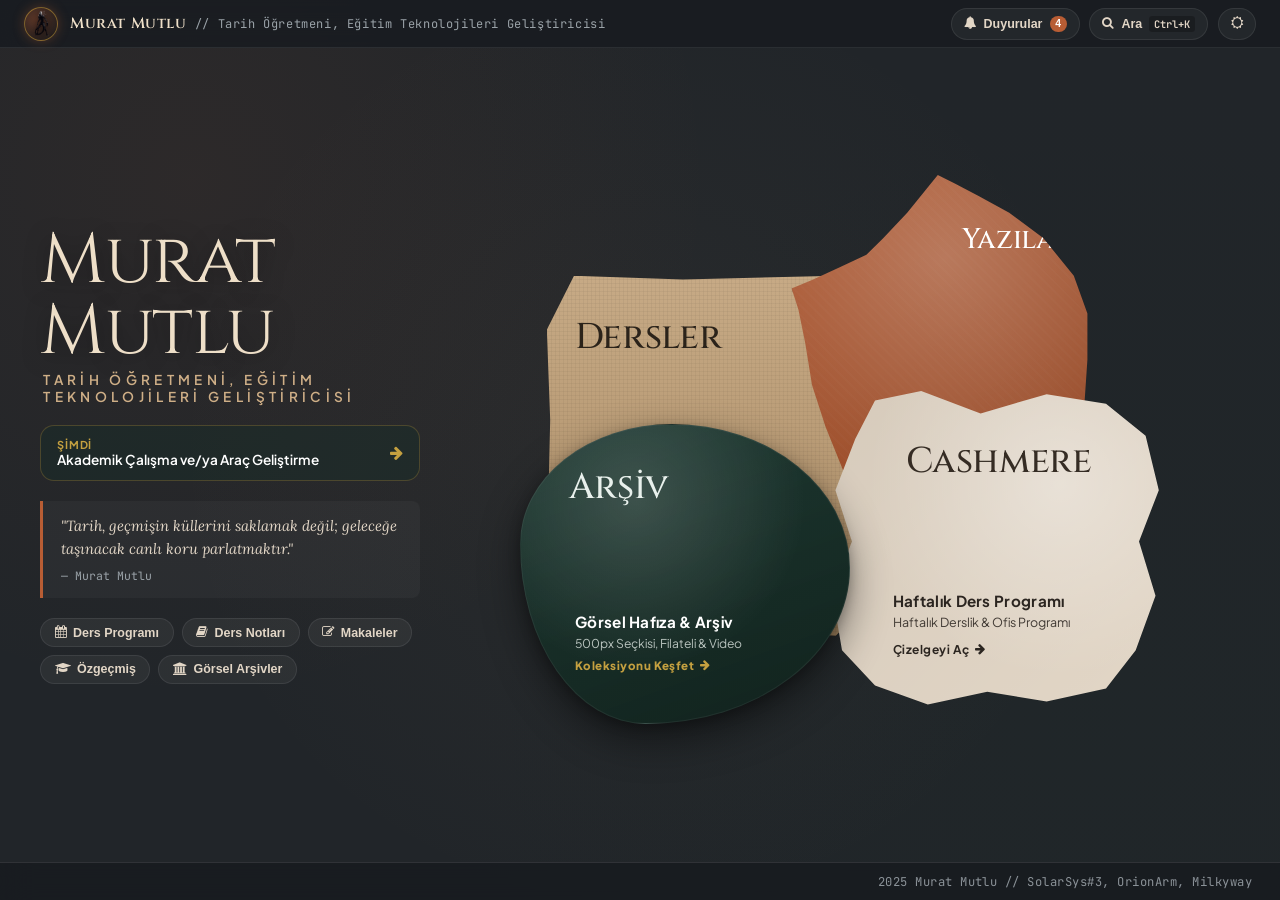
==== index.html @ 316254ba "Add files via upload" ====
<!DOCTYPE html>
<html lang="tr">
<head>
  <meta charset="UTF-8" />
  <meta name="viewport" content="width=device-width, initial-scale=1.0, maximum-scale=1.0, user-scalable=no" />
  <title>Murat Mutlu | Tarih Öğretmeni, Eğitim Teknolojileri Geliştiricisi</title>
  <meta name="description" content="Tarih Öğretmeni Murat Kırkyama'nın tek sayfa interaktif eğitim portalı. Ders notları, haftalık ders programı, makaleler, saha fotoğrafları, filateli pul koleksiyonu ve video arşivi." />
  
  <!-- Favicon -->
  <link rel="icon" href="data:image/svg+xml,<svg xmlns=%22http://www.w3.org/2000/svg%22 viewBox=%220 0 100 100%22><text y=%22.9em%22 font-size=%2290%22>🏛️</text></svg>" />

  <!-- Google Fonts: Luxury Serif & Editorial Typography -->
  <link rel="preconnect" href="https://fonts.googleapis.com" />
  <link rel="preconnect" href="https://fonts.gstatic.com" crossorigin />
  <link href="https://fonts.googleapis.com/css2?family=Cinzel:wght@400;500;600;700&family=Cormorant+Garamond:ital,wght@0,400;0,600;1,400;1,600&family=JetBrains+Mono:wght@400;500;700&family=Lora:ital,wght@0,400;0,500;1,400&family=Plus+Jakarta+Sans:wght@400;500;600;700;800&display=swap" rel="stylesheet" />

  <!-- Font Awesome 4.7 Icons -->
  <link rel="stylesheet" href="https://cdnjs.cloudflare.com/ajax/libs/font-awesome/4.7.0/css/font-awesome.min.css" />

  <!-- Stylesheets -->
  <link rel="stylesheet" href="css/millet-theme.css" />
  <link rel="stylesheet" href="css/style.css" />
  <link rel="stylesheet" href="css/components.css" />
  <link rel="stylesheet" href="galeri.css" />
</head>
<body>

  <!-- ====================================================================== -->
  <!-- 1. TOP BAR (STREAMLINED & ELEGANT)                                      -->
  <!-- ====================================================================== -->
  <header class="calm-top-bar" id="top-bar">
    <a href="#" class="calm-brand">
      <div class="calm-logo-wrap" title="Murat Kırkyama">
        <img src="images/alien-logo.png" alt="Alien Logo" class="calm-logo-img" />
      </div>
      <div class="calm-brand-name">
        <span>Murat Mutlu</span>
        <span class="calm-brand-role">// Tarih Öğretmeni, Eğitim Teknolojileri Geliştiricisi</span>
      </div>
    </a>

    <!-- Top Action Controls with Modern FontAwesome Icons -->
    <div class="calm-top-actions">
      <button class="calm-btn-icon" onclick="App.openModal('announcements-modal')" title="Güncel Duyurular">
        <i class="fa fa-bell"></i>
        <span>Duyurular</span>
        <span class="calm-badge-count" id="announcement-bell-badge">3</span>
      </button>

      <button class="calm-btn-icon open-search-trigger" onclick="App.openModal('search-modal')" title="Hızlı Arama (Ctrl+K)">
        <i class="fa fa-search"></i>
        <span>Ara</span>
        <kbd style="font-family:var(--font-mono); font-size:0.65rem; background:rgba(0,0,0,0.25); padding:1px 5px; border-radius:3px;">Ctrl+K</kbd>
      </button>

      <button class="calm-btn-icon" id="theme-toggle-btn" title="Görünüm Modunu Değiştir">
        <i class="fa fa-sun-o" id="theme-toggle-icon"></i>
      </button>
    </div>
  </header>

  <!-- ====================================================================== -->
  <!-- 2. MAIN CALM VIEWPORT (100DVH NO-SCROLL CANVAS)                         -->
  <!-- ====================================================================== -->
  <main class="calm-viewport">
    
    <!-- Left Editorial Info Panel -->
    <section class="calm-left-panel">
      <div class="calm-title-group">
        <h1 class="calm-editorial-title">Murat Mutlu</h1>
        <div class="calm-subtitle">Tarih Öğretmeni, Eğitim Teknolojileri Geliştiricisi</div>
      </div>

      <!-- Class / Office Status Indicator -->
      <div class="calm-live-widget" onclick="App.openModal('schedule-modal')" title="Ders programını aç">
        <div class="calm-live-info">
          <span class="calm-live-label">ŞİMDİ</span>
          <span class="calm-live-val" id="hero-live-status">Durum hesaplanıyor...</span>
        </div>
        <i class="fa fa-arrow-right" style="margin-left: auto; color: var(--calm-gold); font-size: 0.95rem;"></i>
      </div>

      <!-- Philosophical Quote -->
      <div class="calm-quote-card">
        "Tarih, geçmişin küllerini saklamak değil; geleceğe taşınacak canlı koru parlatmaktır."
        <span class="calm-quote-author">— Murat Mutlu</span>
      </div>

      <!-- Quick Action Pills -->
      <div class="calm-quick-pills">
        <button class="calm-pill" onclick="App.openModal('schedule-modal')"><i class="fa fa-calendar"></i> Ders Programı</button>
        <button class="calm-pill" onclick="App.openModal('notes-modal')"><i class="fa fa-book"></i> Ders Notları</button>
        <button class="calm-pill" onclick="App.openModal('articles-modal')"><i class="fa fa-pencil-square-o"></i> Makaleler</button>
        <button class="calm-pill" onclick="App.openModal('about-modal')"><i class="fa fa-graduation-cap"></i> Özgeçmiş</button>
        <button class="calm-pill" onclick="App.openModal('archives-hub-modal')"><i class="fa fa-university"></i> Görsel Arşivler</button>
      </div>
    </section>

    <!-- Right Organic Swatches Stage (Exact Replica of Reference Artwork) -->
    <section class="calm-composition-wrap">
      <div class="calm-canvas-stage">
        
        <!-- 1. SIENNA (Terracotta Torn Paper Swatch) -> Yazılar & Makaleler -->
        <div class="calm-swatch swatch-sienna" onclick="App.openModal('articles-modal')" title="Yazılar ve Makaleleri Aç">
          <div class="calm-swatch-content">
            <div class="calm-swatch-name">Yazılar</div>
            <div class="calm-swatch-meta">
              <div class="calm-swatch-title">Yazılar & Makaleler</div>
              <div class="calm-swatch-desc">Makaleler, Kitap İncelemeleri & Denemeler</div>
              <div class="calm-swatch-cta">İncele & Oku <i class="fa fa-arrow-right"></i></div>
            </div>
          </div>
        </div>

        <!-- 2. OAK (Woven Hessian Fabric Swatch) -> Ders Notları & Özetler -->
        <div class="calm-swatch swatch-oak" onclick="App.openModal('notes-modal')" title="Ders Notlarını Aç">
          <div class="calm-swatch-content">
            <div class="calm-swatch-name">Dersler</div>
            <div class="calm-swatch-meta">
              <div class="calm-swatch-title">Ders Notları & Özetler</div>
              <div class="calm-swatch-desc">9, 10, 11, 12. Sınıf & 	TYT/AYT</div>
              <div class="calm-swatch-cta">Notları İncele <i class="fa fa-arrow-right"></i></div>
            </div>
          </div>
        </div>

        <!-- 3. CASHMERE (Soft Cashmere Linen Swatch) -> Haftalık Ders Programı -->
        <div class="calm-swatch swatch-cashmere" onclick="App.openModal('schedule-modal')" title="Haftalık Ders Programını Aç">
          <div class="calm-swatch-content">
            <div class="calm-swatch-name">Cashmere</div>
            <div class="calm-swatch-meta">
              <div class="calm-swatch-title">Haftalık Ders Programı</div>
              <div class="calm-swatch-desc">Haftalık Derslik & Ofis Programı</div>
              <div class="calm-swatch-cta">Çizelgeyi Aç <i class="fa fa-arrow-right"></i></div>
            </div>
          </div>
        </div>

        <!-- 4. BUSH (Smooth Evergreen Pebble Swatch) -> Görsel Arşivler & Portfolyo -->
        <div class="calm-swatch swatch-bush" onclick="App.openModal('archives-hub-modal')" title="Görsel Hafıza ve Arşivleri Aç">
          <div class="calm-swatch-content">
            <div class="calm-swatch-name">Arşiv</div>
            <div class="calm-swatch-meta">
              <div class="calm-swatch-title">Görsel Hafıza & Arşiv</div>
              <div class="calm-swatch-desc">500px Seçkisi, Filateli & Video</div>
              <div class="calm-swatch-cta">Koleksiyonu Keşfet <i class="fa fa-arrow-right"></i></div>
            </div>
          </div>
        </div>

      </div>
    </section>
  </main>

  <!-- ====================================================================== -->
  <!-- 3. FOOTER CREDIT                                                       -->
  <!-- ====================================================================== -->
  <footer class="calm-bottom-dock">
    <div class="calm-dock-inner">
      <div class="calm-footer-credit">2025 Murat Mutlu // SolarSys#3, OrionArm, Milkyway</div>
    </div>
  </footer>

  <!-- ====================================================================== -->
  <!-- 4. MODALS (TRIGGERED ON CLICK, CLOSE ON X / BACKDROP / ESC)             -->
  <!-- ====================================================================== -->

  <!-- MODAL 1: HAFTALIK DERS PROGRAMI & OFİS -->
  <div class="calm-modal" id="schedule-modal">
    <div class="calm-modal-backdrop" onclick="App.closeActiveModal()"></div>
    <div class="calm-modal-dialog" style="max-width: 1100px;">
      <div class="calm-modal-header">
        <div class="calm-modal-title-wrap">
          <span class="calm-modal-badge"><i class="fa fa-calendar"></i> Haftalık Çizelge</span>
          <h2 class="calm-modal-title">Ders Programı & Ofis Görüşme Saatleri</h2>
        </div>
        <button class="calm-modal-close" onclick="App.closeActiveModal()" title="Kapat (ESC)">✕</button>
      </div>
      <div class="calm-modal-body">
        <div style="display:flex; justify-content:space-between; align-items:center; margin-bottom:1.25rem; flex-wrap:wrap; gap:1rem;">
          <div id="schedule-live-badge" style="font-size: 0.9rem; color: var(--calm-gold); font-weight: 600;">
            <span>Şimdi:</span> <strong>Hesaplanıyor...</strong>
          </div>
        </div>

        <div class="schedule-table-wrap">
          <table class="schedule-table">
            <thead>
              <tr>
                <th style="width: 120px;">Ders / Saat</th>
                <th>Pazartesi</th>
                <th>Salı</th>
                <th>Çarşamba</th>
                <th>Perşembe</th>
                <th>Cuma</th>
              </tr>
            </thead>
            <tbody id="schedule-table-body">
              <!-- Rendered via js/app.js -->
            </tbody>
          </table>
        </div>

        <!-- Schedule Legend & Notes -->
        <div style="display:flex; justify-content:space-between; align-items:center; margin-top:1rem; padding-top:0.75rem; border-top:1px solid rgba(255,255,255,0.06); flex-wrap:wrap; gap:0.75rem; font-size:0.78rem;">
          <div style="display:flex; align-items:center; gap:0.5rem; flex-wrap:wrap;">
            <span style="color:var(--calm-text-muted); font-weight:600;">Ders Kodları:</span>
            <span class="schedule-badge-subj subj-tar">TAR : Tarih</span>
            <span class="schedule-badge-subj subj-smedy">S.MEDY : Seçmeli Medya</span>
            <span class="schedule-badge-subj subj-sosbl">SOS BL : Sosyal Bilimler</span>
            <span class="schedule-badge-subj subj-tdt">TDÜŞ T : Türk Düşünce Tarihi</span>
            <span class="schedule-badge-subj subj-reh">REH : Rehberlik</span>
          </div>
          <div style="display:flex; align-items:center; gap:0.4rem; color:var(--calm-gold);">
            <span style="display:inline-block; width:12px; height:12px; background:#eab308; border-radius:2px;"></span>
            <span>Vurgulanan: <strong>9-E Sınıfı Dersleri</strong></span>
          </div>
        </div>
      </div>
    </div>
  </div>

  <!-- MODAL 2: DERS NOTLARI & ÖZETLER -->
  <div class="calm-modal" id="notes-modal">
    <div class="calm-modal-backdrop" onclick="App.closeActiveModal()"></div>
    <div class="calm-modal-dialog" style="max-width: 1040px;">
      <div class="calm-modal-header">
        <div class="calm-modal-title-wrap">
          <span class="calm-modal-badge"><i class="fa fa-book"></i> Dijital Derslik</span>
          <h2 class="calm-modal-title">Ders Notları, Özetler & Sınav Kaynakları</h2>
        </div>
        <button class="calm-modal-close" onclick="App.closeActiveModal()" title="Kapat (ESC)">✕</button>
      </div>
      <div class="calm-modal-body">
        <!-- Grade Filter Tabs -->
        <div class="filter-tabs-bar">
          <button class="filter-tab active" data-grade="all" onclick="App.filterNotes('all', this)">Tüm Sınıflar</button>
          <button class="filter-tab" data-grade="9" onclick="App.filterNotes('9', this)">9. Sınıf (İlk Çağ & Orta Çağ)</button>
          <button class="filter-tab" data-grade="10" onclick="App.filterNotes('10', this)">10. Sınıf (Beylikten Devlete)</button>
          <button class="filter-tab" data-grade="11" onclick="App.filterNotes('11', this)">11. Sınıf (Değişim Çağı & Diplomasi)</button>
          <button class="filter-tab" data-grade="12" onclick="App.filterNotes('12', this)">12. Sınıf (İnkılap Tarihi)</button>
          <button class="filter-tab" data-grade="yks" onclick="App.filterNotes('yks', this)">YKS / TYT / AYT Kampı</button>
        </div>

        <div class="notes-grid" id="notes-cards-grid">
          <!-- Rendered via js/app.js -->
        </div>
      </div>
    </div>
  </div>

  <!-- MODAL 3: YAZILAR & MAKALELER -->
  <div class="calm-modal" id="articles-modal">
    <div class="calm-modal-backdrop" onclick="App.closeActiveModal()"></div>
    <div class="calm-modal-dialog" style="max-width: 1080px;">
      <div class="calm-modal-header">
        <div class="calm-modal-title-wrap">
          <span class="calm-modal-badge"><i class="fa fa-pencil-square-o"></i> Akademik Yazılar</span>
          <h2 class="calm-modal-title">Makaleler, Kitap İncelemeleri & Denemeler</h2>
        </div>
        <button class="calm-modal-close" onclick="App.closeActiveModal()" title="Kapat (ESC)">✕</button>
      </div>
      <div class="calm-modal-body">
        <!-- Category Filter Tabs -->
        <div class="filter-tabs-bar">
          <button class="filter-tab active" data-category="all" onclick="App.filterArticles('all', this)">Tüm Yazılar</button>
          <button class="filter-tab" data-category="makale" onclick="App.filterArticles('makale', this)">Makaleler</button>
          <button class="filter-tab" data-category="blog" onclick="App.filterArticles('blog', this)">Blog</button>
          <button class="filter-tab" data-category="kitap" onclick="App.filterArticles('kitap', this)">Kitap İncelemeleri</button>
        </div>

        <div class="articles-grid" id="articles-grid">
          <!-- Rendered via js/app.js -->
        </div>
      </div>
    </div>
  </div>

  <!-- MODAL 4: MAKALE OKUYUCU (TAM BOY READER) -->
  <div class="calm-modal" id="article-reader-modal">
    <div class="calm-modal-backdrop" onclick="App.closeArticleReader()"></div>
    <div class="calm-modal-dialog" style="max-width: 900px;">
      <div class="calm-modal-header">
        <div class="calm-modal-title-wrap">
          <span class="calm-modal-badge" id="reader-meta-info">Kategori • Tarih</span>
          <h2 class="calm-modal-title" id="reader-title">Makale Başlığı</h2>
        </div>
        <div style="display:flex; align-items:center; gap:0.5rem;">
          <button class="btn btn-outline" id="font-decrease-btn" title="Yazıyı Küçült" style="padding:0.3rem 0.6rem; font-size:0.8rem;">A-</button>
          <button class="btn btn-outline" id="font-increase-btn" title="Yazıyı Büyüt" style="padding:0.3rem 0.6rem; font-size:0.8rem;">A+</button>
          <button class="btn btn-outline" id="reader-print-btn" title="Yazdır" style="padding:0.3rem 0.6rem; font-size:0.8rem;"><i class="fa fa-print"></i></button>
          <button class="calm-modal-close" onclick="App.closeArticleReader()" title="Kapat (ESC)">✕</button>
        </div>
      </div>
      <div class="calm-modal-body">
        <div class="reader-content" id="reader-content">
          <!-- Rendered via js/app.js -->
        </div>
      </div>
    </div>
  </div>

  <!-- MODAL 5: GÖRSEL HAFIZA & ARŞİV HUB -->
  <div class="calm-modal" id="archives-hub-modal">
    <div class="calm-modal-backdrop" onclick="App.closeActiveModal()"></div>
    <div class="calm-modal-dialog" style="max-width: 960px;">
      <div class="calm-modal-header">
        <div class="calm-modal-title-wrap">
          <span class="calm-modal-badge"><i class="fa fa-university"></i> Kültür & Hafıza Portalı</span>
          <h2 class="calm-modal-title">Görsel Hafıza, Koleksiyon ve Video Arşivleri</h2>
        </div>
        <button class="calm-modal-close" onclick="App.closeActiveModal()" title="Kapat (ESC)">✕</button>
      </div>
      <div class="calm-modal-body">
        <p style="color:var(--calm-cashmere); margin-bottom:1.5rem; font-size:0.95rem;">
          Tarih araştırmaları sırasında çekilen saha fotoğrafları, orijinal posta pulları / efemera belgeleri ve seçkin video kayıtları arşividir.
        </p>

        <div class="archive-hub-grid">
          <!-- Saha Fotoğrafları Card -->
          <div class="archive-hub-card" onclick="App.closeActiveModal(); window.GK_GaleriAc('fotografcilik')">
            <div class="archive-hub-icon"><i class="fa fa-camera"></i></div>
            <h3 class="archive-hub-title">Saha Fotoğrafları Galerisi</h3>
            <p class="archive-hub-desc">Anadolu ören yerleri, antik tiyatrolar, kervansaraylar ve tarihi anıtların yüksek çözünürlüklü saha fotoğrafları (Blogger altyapılı).</p>
            <div class="archive-hub-btn">Galeriyi Aç (21+ Eser) <i class="fa fa-arrow-right"></i></div>
          </div>

          <!-- Filateli & Pul Koleksiyonu Card -->
          <div class="archive-hub-card" onclick="App.closeActiveModal(); window.GK_GaleriAc('filateli')">
            <div class="archive-hub-icon"><i class="fa fa-envelope-open-o"></i></div>
            <h3 class="archive-hub-title">Filateli & Pul Koleksiyonu</h3>
            <p class="archive-hub-desc">Osmanlı son dönemi ve Cumhuriyet ilk yıllarına ait posta pulları, ilk gün zarfları ve efemera belgeleri arşivi.</p>
            <div class="archive-hub-btn">Koleksiyonu Aç (50+ Pul) <i class="fa fa-arrow-right"></i></div>
          </div>

          <!-- Video Arşivi Card -->
          <div class="archive-hub-card" onclick="App.closeActiveModal(); window.GK_GaleriAc('video')">
            <div class="archive-hub-icon"><i class="fa fa-film"></i></div>
            <h3 class="archive-hub-title">Seçkin Video Arşivi</h3>
            <p class="archive-hub-desc">Tarih metodolojisi, konferanslar, belgeseller ve canlı analizlerin yer aldığı YouTube & Vimeo video koleksiyonu.</p>
            <div class="archive-hub-btn">Videoları İzle <i class="fa fa-arrow-right"></i></div>
          </div>
        </div>
      </div>
    </div>
  </div>

  <!-- MODAL 6: ÖZGEÇMİŞ & KİTAP ÖNERİLERİ -->
  <div class="calm-modal" id="about-modal">
    <div class="calm-modal-backdrop" onclick="App.closeActiveModal()"></div>
    <div class="calm-modal-dialog" style="max-width: 980px;">
      <div class="calm-modal-header">
        <div class="calm-modal-title-wrap">
          <span class="calm-modal-badge"><i class="fa fa-graduation-cap"></i> Akademik Biyografi</span>
          <h2 class="calm-modal-title">Özgeçmiş, Kariyer & Tavsiye Kitaplar</h2>
        </div>
        <button class="calm-modal-close" onclick="App.closeActiveModal()" title="Kapat (ESC)">✕</button>
      </div>
      <div class="calm-modal-body">
        <div style="background: rgba(255,255,255,0.03); padding:1.25rem; border-radius:var(--radius-md); border-left:3px solid var(--calm-sienna); margin-bottom:1.5rem;">
          <h3 style="font-size:1.1rem; color:#fff; margin-bottom:0.4rem;">Murat Mutlu • Tarih Öğretmeni, Eğitim Teknolojileri Geliştiricisi</h3>
          <p style="font-size:0.88rem; color:var(--calm-cashmere); margin:0;">
            16 yılı aşkın öğretmenlik sürecinde öğrencilerine yalnızca kronolojik bilgi aktarmayı değil; kaynak analizi, eleştirel düşünme ve tarihsel empati yetisini kazandırmayı amaç edinmiştir.
          </p>
        </div>

        <div class="about-sections-wrap">
          <div>
            <h4 style="color:var(--calm-gold); font-size:1rem; margin-bottom:1rem; letter-spacing:0.03em;"><i class="fa fa-university"></i> Eğitim & Akademik Geçmiş</h4>
            <div class="timeline" id="about-timeline-education"></div>
          </div>

          <div>
            <h4 style="color:var(--calm-gold); font-size:1rem; margin-bottom:1rem; letter-spacing:0.03em;"><i class="fa fa-briefcase"></i> Mesleki Görevler & Deneyim</h4>
            <div class="timeline" id="about-timeline-career"></div>
          </div>
        </div>

        <div style="margin-top: 2rem;">
          <h4 style="color:var(--calm-gold); font-size:1rem; margin-bottom:1rem; letter-spacing:0.03em;"><i class="fa fa-book"></i> Öğrenciler İçin Başucu Kitap Önerileri</h4>
          <div style="display:grid; grid-template-columns:repeat(auto-fit, minmax(240px, 1fr)); gap:1rem;" id="about-recommended-books"></div>
        </div>
      </div>
    </div>
  </div>

  <!-- MODAL 7: GÜNCEL DUYURULAR SİSTEMİ -->
  <div class="calm-modal" id="announcements-modal">
    <div class="calm-modal-backdrop" onclick="App.closeActiveModal()"></div>
    <div class="calm-modal-dialog" style="max-width: 800px;">
      <div class="calm-modal-header">
        <div class="calm-modal-title-wrap">
          <span class="calm-modal-badge"><i class="fa fa-bell"></i> Bilgilendirme Hub'ı</span>
          <h2 class="calm-modal-title">Öğrenci & Veli Duyuruları</h2>
        </div>
        <div style="display:flex; align-items:center; gap:0.5rem;">
          <button class="btn btn-outline" id="mark-all-read-btn" style="font-size:0.75rem; padding:0.3rem 0.75rem;"><i class="fa fa-check"></i> Tümünü Okundu Say</button>
          <button class="calm-modal-close" onclick="App.closeActiveModal()" title="Kapat (ESC)">✕</button>
        </div>
      </div>
      <div class="calm-modal-body">
        <div class="filter-tabs-bar" id="announcement-filter-tabs">
          <button class="filter-tab active" data-category="all">Tümü</button>
          <button class="filter-tab" data-category="Ödev & Proje">Ödev & Proje</button>
          <button class="filter-tab" data-category="Ders Programı">Ders Programı</button>
          <button class="filter-tab" data-category="Kültür Gezisi">Kültür Gezisi</button>
          <button class="filter-tab" data-category="Ders Notu">Ders Notu</button>
        </div>

        <div style="display:flex; flex-direction:column; gap:0.75rem;" id="announcement-list-container">
          <!-- Rendered via js/announcements.js -->
        </div>
      </div>
    </div>
  </div>

  <!-- MODAL 8: EVRENSEL ARAMA (Ctrl+K) -->
  <div class="calm-modal" id="search-modal">
    <div class="calm-modal-backdrop" onclick="App.closeActiveModal()"></div>
    <div class="calm-modal-dialog search-modal-box">
      <div class="search-input-wrap">
        <span style="font-size:1.1rem; color:var(--calm-gold);"><i class="fa fa-search"></i></span>
        <input 
          type="text" 
          id="search-modal-input" 
          class="search-input" 
          placeholder="Makale, ders notu, pul, video veya konu ara..." 
          autocomplete="off"
        />
        <button class="calm-modal-close" onclick="App.closeActiveModal()" style="width:30px; height:30px; font-size:1rem;">✕</button>
      </div>
      <div class="calm-modal-body">
        <div class="search-results-list" id="search-results-list">
          <div style="text-align: center; padding: 2rem; color: var(--calm-text-muted); font-size: 0.9rem;">
            <i class="fa fa-search"></i> Aramak istediğiniz kavramı veya ders konusunu yazın...
          </div>
        </div>
      </div>
    </div>
  </div>

  <!-- MODAL 9: CLOUDFLARE R2 PDF SUNU & DERS NOTU GÖRÜNTÜLEYİCİ -->
  <div class="calm-modal" id="pdf-viewer-modal">
    <div class="calm-modal-backdrop" onclick="App.closePdfViewer()"></div>
    <div class="calm-modal-dialog pdf-viewer-dialog">
      <div class="calm-modal-header pdf-viewer-header">
        <div class="calm-modal-title-wrap">
          <span class="calm-modal-badge" id="pdf-viewer-badge"><i class="fa fa-file-pdf-o"></i>R2 • PDF Sunusu</span>
          <h2 class="calm-modal-title" id="pdf-viewer-title" style="font-size: 1.1rem;">Ders Sunusu Önizleme</h2>
        </div>
        <div class="pdf-viewer-toolbar-actions">
          <a id="pdf-viewer-ext-btn" href="#" target="_blank" rel="noopener noreferrer" class="btn btn-outline" title="Yeni Sekmede Aç">
            <i class="fa fa-external-link"></i> <span>Yeni Sekmede Aç</span>
          </a>
          <a id="pdf-viewer-download-btn" href="#" download target="_blank" class="btn btn-primary" title="Bilgisayarına İndir">
            <i class="fa fa-download"></i> <span>İndir</span>
          </a>
          <button class="calm-modal-close" onclick="App.closePdfViewer()" title="Kapat (ESC)">✕</button>
        </div>
      </div>
      <div class="pdf-viewer-container">
        <div id="pdf-loading-spinner" class="pdf-viewer-spinner">
          <i class="fa fa-spinner fa-spin fa-2x"></i>
          <span>Ders Notu Yükleniyor...</span>
        </div>
        <iframe 
          id="pdf-viewer-frame" 
          src="" 
          class="pdf-viewer-iframe"
          title="Ders Notu PDF Görüntüleyici"
          onload="document.getElementById('pdf-loading-spinner').style.display='none';"
        ></iframe>
      </div>
    </div>
  </div>

  <!-- ====================================================================== -->
  <!-- 5. SCRIPTS & APPLICATION DATA                                          -->
  <!-- ====================================================================== -->
  <script src="js/data.js"></script>
  <script src="js/announcements.js"></script>
  
  <!-- Legacy Gallery Engine Data & Engine -->
  <script src="galeri-fotografcilik-data.js"></script>
  <script src="galeri-filateli-data.js"></script>
  <script src="galeri-video-data.js"></script>
  <script src="galeri.js"></script>

  <!-- Main Controller -->
  <script src="js/app.js"></script>
</body>
</html>
---- css/millet-theme.css ----
/* ==========================================================================
   CALM COLOR PALETTE & DESIGN SYSTEM
   Featuring: Sienna (Terracotta), Oak (Hessian), Cashmere (Linen), Bush (Evergreen)
   on Charcoal Slate Canvas & Warm Light Parchment Day Mode
   ========================================================================== */

:root {
  /* --- Exact CALM Color Palette (Default Dark Slate) --- */
  --calm-bg: #212529;             /* Deep slate charcoal background */
  --calm-bg-darker: #181c1f;      /* Darkest shadow depth */
  --calm-bg-surface: #2b3035;     /* Elevated slate card */
  --calm-bg-elevated: #343a40;    /* High-contrast slate overlay */

  --calm-sienna: #b85d34;         /* Rich terracotta clay / torn paper */
  --calm-sienna-light: #cc6f44;   /* Sienna hover / highlight */
  --calm-sienna-dark: #8d401e;    /* Sienna shadow */
  --calm-sienna-glow: rgba(184, 93, 52, 0.4);

  --calm-oak: #bd9b70;            /* Warm woven hessian burlap / flax */
  --calm-oak-light: #cfaf87;      /* Oak highlight */
  --calm-oak-dark: #98764c;       /* Oak deep weave */
  --calm-oak-glow: rgba(189, 155, 112, 0.35);

  --calm-cashmere: #e2d6c6;       /* Soft linen parchment / off-white */
  --calm-cashmere-light: #efe6d9; /* Cashmere pure light */
  --calm-cashmere-dark: #c5b6a1;  /* Cashmere shadow */
  --calm-cashmere-glow: rgba(226, 214, 198, 0.35);

  --calm-bush: #182e28;           /* Deep dark evergreen forest pebble */
  --calm-bush-light: #24463d;     /* Bush highlight */
  --calm-bush-dark: #0f1f1a;      /* Bush deep shadow */
  --calm-bush-glow: rgba(24, 46, 40, 0.6);

  --calm-cream: #eedfc8;          /* Editorial title typography */
  --calm-text-muted: #9ba3a9;     /* Slate muted text */
  --calm-gold: #c4a040;           /* Historic archive gold accent */

  /* Surface and Bar Backgrounds */
  --top-bar-bg: rgba(24, 28, 32, 0.88);
  --top-bar-border: rgba(255, 255, 255, 0.08);
  --dock-bg: rgba(24, 28, 32, 0.92);
  --dock-border: rgba(255, 255, 255, 0.1);
  --modal-bg: #1f2428;
  --modal-header-bg: #191c1f;
  --card-bg: #252b30;

  /* Semantic UI Tokens */
  --bg-primary: var(--calm-bg);
  --bg-surface: var(--calm-bg-surface);
  --bg-surface-elevated: var(--calm-bg-elevated);
  --bg-dark: var(--calm-bg-darker);

  --text-primary: #f5f1eb;
  --text-secondary: #c9d1d6;
  --text-muted: var(--calm-text-muted);
  --text-inverse: #191c1f;
  --text-accent: var(--calm-sienna-light);

  --border-subtle: rgba(255, 255, 255, 0.1);
  --border-medium: rgba(207, 161, 56, 0.3);
  --border-ornate: var(--calm-gold);

  --accent-gold: var(--calm-gold);
  --accent-gold-glow: rgba(196, 160, 64, 0.4);
  --accent-terracotta: var(--calm-sienna);

  /* Elevation & Shadows */
  --shadow-subtle: 0 4px 14px rgba(0, 0, 0, 0.25);
  --shadow-card: 0 12px 32px rgba(0, 0, 0, 0.38), 0 2px 8px rgba(0, 0, 0, 0.2);
  --shadow-hover: 0 20px 48px rgba(0, 0, 0, 0.5), 0 0 24px rgba(184, 93, 52, 0.2);
  --shadow-modal: 0 28px 75px rgba(0, 0, 0, 0.75), 0 0 40px rgba(0, 0, 0, 0.4);
  --shadow-swatch: 0 16px 40px rgba(0, 0, 0, 0.45), 0 4px 12px rgba(0, 0, 0, 0.25);

  /* Radii & Shapes */
  --radius-xs: 4px;
  --radius-sm: 8px;
  --radius-md: 14px;
  --radius-lg: 22px;
  --radius-xl: 32px;
  --radius-pill: 9999px;

  /* Typography Stacks */
  --font-serif: 'Cinzel', 'Playfair Display', 'Cormorant Garamond', Georgia, serif;
  --font-serif-body: 'Lora', 'Merriweather', Georgia, serif;
  --font-sans: 'Plus Jakarta Sans', -apple-system, BlinkMacSystemFont, 'Segoe UI', Roboto, sans-serif;
  --font-mono: 'JetBrains Mono', 'Fira Code', monospace;

  /* Transitions */
  --transition-fast: 0.18s cubic-bezier(0.4, 0, 0.2, 1);
  --transition-normal: 0.3s cubic-bezier(0.4, 0, 0.2, 1);
  --transition-smooth: 0.45s cubic-bezier(0.16, 1, 0.3, 1);
}

/* ==========================================================================
   DAY / LIGHT PARCHMENT THEME (ACCESSIBLE, HIGH-CONTRAST & ELEGANT)
   ========================================================================== */
[data-theme="light-parchment"] {
  --calm-bg: #ece3d5;             /* Natural warm parchment */
  --calm-bg-darker: #dfd4c3;      /* Subtle darker shading */
  --calm-bg-surface: #f9f5ee;     /* Warm white parchment card */
  --calm-bg-elevated: #ffffff;    /* Pure crisp elevated */

  /* High-Contrast Readability Typography in Day Mode */
  --calm-cream: #26201b;          /* Bold, crisp dark charcoal for main 'Calm' title */
  --calm-cashmere: #3c332b;       /* Deep warm umber for quotes and text */
  --calm-text-muted: #695b4f;     /* Legible muted tone */
  --calm-gold: #916315;           /* Rich deep amber gold */

  /* Harmonized Top Bar & Dock in Light Mode */
  --top-bar-bg: rgba(235, 226, 213, 0.94);
  --top-bar-border: rgba(60, 51, 43, 0.12);
  --dock-bg: rgba(233, 223, 209, 0.95);
  --dock-border: rgba(60, 51, 43, 0.14);
  --modal-bg: #f7f2ea;
  --modal-header-bg: #ede4d6;
  --card-bg: #ede4d6;

  --text-primary: #211c18;
  --text-secondary: #4a3e35;
  --text-muted: #6e5f52;
  --text-inverse: #ffffff;
  --text-accent: #a04921;

  --border-subtle: rgba(50, 40, 30, 0.12);
  --border-medium: rgba(184, 93, 52, 0.35);

  --shadow-swatch: 0 16px 36px rgba(60, 48, 36, 0.22), 0 4px 10px rgba(60, 48, 36, 0.12);
  --shadow-hover: 0 20px 48px rgba(60, 48, 36, 0.3), 0 0 20px rgba(184, 93, 52, 0.25);
  --shadow-modal: 0 28px 75px rgba(40, 30, 20, 0.45), 0 0 35px rgba(0, 0, 0, 0.15);
}
---- css/style.css ----
/* ==========================================================================
   CALM SINGLE-PAGE (100DVH NO-SCROLL) VIEWPORT STYLESHEET
   Inspired by Calm Color Palette: Sienna, Oak, Cashmere, Bush on Slate Canvas
   ========================================================================== */

/* Reset & Base */
*, *::before, *::after {
  box-sizing: border-box;
  margin: 0;
  padding: 0;
}

html, body {
  width: 100%;
  height: 100%;
  height: 100dvh;
  overflow: hidden; /* Zero scroll for master single screen */
  background-color: var(--calm-bg);
  color: var(--text-primary);
  font-family: var(--font-sans);
  -webkit-font-smoothing: antialiased;
}

body {
  display: flex;
  flex-direction: column;
  background-image: 
    radial-gradient(circle at 15% 20%, rgba(184, 93, 52, 0.08) 0%, transparent 40%),
    radial-gradient(circle at 85% 80%, rgba(24, 46, 40, 0.12) 0%, transparent 50%),
    radial-gradient(circle at 50% 50%, rgba(189, 155, 112, 0.05) 0%, transparent 60%);
  background-attachment: fixed;
}

/* -------------------------------------------------------------------------- */
/* 1. TOP BAR & TICKER (PRESERVED & MINIMAL)                                  */
/* -------------------------------------------------------------------------- */
.calm-top-bar {
  display: flex;
  align-items: center;
  justify-content: space-between;
  padding: 0.5rem 1.5rem;
  background: var(--top-bar-bg);
  backdrop-filter: blur(12px);
  -webkit-backdrop-filter: blur(12px);
  border-bottom: 1px solid var(--top-bar-border);
  z-index: 100;
  height: 48px;
  flex-shrink: 0;
  transition: background var(--transition-normal), border-color var(--transition-normal);
}

.calm-brand {
  display: flex;
  align-items: center;
  gap: 0.75rem;
  text-decoration: none;
  color: var(--calm-cream);
  font-family: var(--font-serif);
}

.calm-logo-wrap {
  width: 34px;
  height: 34px;
  border-radius: 50%;
  background: radial-gradient(circle at 35% 35%, rgba(184, 93, 52, 0.45) 0%, rgba(20, 24, 28, 0.95) 100%);
  border: 1.5px solid rgba(207, 161, 56, 0.5);
  display: flex;
  align-items: center;
  justify-content: center;
  overflow: hidden;
  box-shadow: 0 0 12px rgba(184, 93, 52, 0.35);
  flex-shrink: 0;
  transition: all var(--transition-fast);
  padding: 2px;
}

.calm-brand:hover .calm-logo-wrap {
  transform: scale(1.1) rotate(4deg);
  box-shadow: 0 0 18px var(--calm-gold);
  border-color: var(--calm-gold);
}

.calm-logo-img {
  width: 100%;
  height: 100%;
  object-fit: contain;
  filter: drop-shadow(0 2px 4px rgba(0, 0, 0, 0.8));
}

.calm-monogram {
  display: none;
}

.calm-brand-name {
  font-size: 0.95rem;
  font-weight: 600;
  letter-spacing: 0.04em;
  display: flex;
  align-items: center;
  gap: 0.5rem;
}

.calm-brand-role {
  font-size: 0.75rem;
  color: var(--calm-text-muted);
  font-family: var(--font-mono);
  font-weight: 400;
}

/* Top Actions */
.calm-top-actions {
  display: flex;
  align-items: center;
  gap: 0.6rem;
  margin-left: auto;
}

.calm-btn-icon {
  background: rgba(255, 255, 255, 0.05);
  border: 1px solid rgba(255, 255, 255, 0.08);
  color: var(--calm-cashmere);
  height: 32px;
  padding: 0 0.75rem;
  border-radius: var(--radius-pill);
  display: inline-flex;
  align-items: center;
  gap: 0.45rem;
  font-size: 0.78rem;
  font-weight: 600;
  cursor: pointer;
  transition: all var(--transition-fast);
}

.calm-btn-icon:hover {
  background: rgba(255, 255, 255, 0.12);
  border-color: var(--calm-gold);
  color: #fff;
  transform: translateY(-1px);
}

.calm-badge-count {
  background: var(--calm-sienna);
  color: #fff;
  font-size: 0.65rem;
  font-weight: 800;
  padding: 0 0.35rem;
  border-radius: 10px;
  line-height: 16px;
}

/* -------------------------------------------------------------------------- */
/* 2. MAIN VIEWPORT (CALM PALETTE COMPOSITION)                                */
/* -------------------------------------------------------------------------- */
.calm-viewport {
  flex: 1;
  display: grid;
  grid-template-columns: 380px 1fr;
  gap: 2rem;
  padding: 1.5rem 2.5rem;
  align-items: center;
  position: relative;
  overflow: hidden;
  max-width: 1540px;
  margin: 0 auto;
  width: 100%;
}

/* Left Editorial Info Panel */
.calm-left-panel {
  display: flex;
  flex-direction: column;
  justify-content: center;
  gap: 1.25rem;
  z-index: 10;
}

.calm-title-group {
  display: flex;
  flex-direction: column;
  gap: 0.25rem;
}

.calm-editorial-title {
  font-family: var(--font-serif);
  font-size: clamp(3.2rem, 5.5vw, 5rem);
  font-weight: 400;
  letter-spacing: -0.02em;
  color: var(--calm-cream);
  line-height: 1;
  text-shadow: 0 4px 24px rgba(0, 0, 0, 0.4);
}

.calm-subtitle {
  font-family: var(--font-sans);
  font-size: 0.85rem;
  font-weight: 600;
  letter-spacing: 0.32em;
  text-transform: uppercase;
  color: var(--calm-oak-light);
  margin-left: 0.2rem;
}

.calm-quote-card {
  background: rgba(255, 255, 255, 0.03);
  border-left: 3px solid var(--calm-sienna);
  padding: 0.85rem 1.1rem;
  border-radius: 0 var(--radius-sm) var(--radius-sm) 0;
  font-family: var(--font-serif-body);
  font-style: italic;
  font-size: 0.92rem;
  line-height: 1.55;
  color: var(--calm-cashmere);
}

.calm-quote-author {
  font-style: normal;
  font-family: var(--font-mono);
  font-size: 0.72rem;
  color: var(--calm-text-muted);
  margin-top: 0.4rem;
  display: block;
}

/* Live Status Widget */
.calm-live-widget {
  background: rgba(24, 46, 40, 0.45);
  border: 1px solid rgba(207, 161, 56, 0.25);
  border-radius: var(--radius-md);
  padding: 0.75rem 1rem;
  display: flex;
  align-items: center;
  gap: 0.75rem;
  cursor: pointer;
  transition: all var(--transition-fast);
}

.calm-live-widget:hover {
  background: rgba(24, 46, 40, 0.75);
  border-color: var(--calm-gold);
  transform: translateY(-2px);
  box-shadow: 0 8px 20px rgba(0, 0, 0, 0.3);
}

.calm-pulse-dot {
  width: 10px;
  height: 10px;
  border-radius: 50%;
  background: #34d399;
  box-shadow: 0 0 0 0 rgba(52, 211, 153, 0.7);
  animation: calmPulse 2s infinite;
  flex-shrink: 0;
}

@keyframes calmPulse {
  0% { transform: scale(0.95); box-shadow: 0 0 0 0 rgba(52, 211, 153, 0.7); }
  70% { transform: scale(1); box-shadow: 0 0 0 8px rgba(52, 211, 153, 0); }
  100% { transform: scale(0.95); box-shadow: 0 0 0 0 rgba(52, 211, 153, 0); }
}

.calm-live-info {
  display: flex;
  flex-direction: column;
}

.calm-live-label {
  font-size: 0.68rem;
  font-weight: 700;
  text-transform: uppercase;
  letter-spacing: 0.08em;
  color: var(--calm-gold);
}

.calm-live-val {
  font-size: 0.85rem;
  font-weight: 600;
  color: #fff;
}

/* Quick Action Tags / Pills */
.calm-quick-pills {
  display: flex;
  flex-wrap: wrap;
  gap: 0.5rem;
}

.calm-pill {
  background: rgba(255, 255, 255, 0.05);
  border: 1px solid rgba(255, 255, 255, 0.08);
  color: var(--calm-cashmere);
  padding: 0.4rem 0.85rem;
  border-radius: var(--radius-pill);
  font-size: 0.78rem;
  font-weight: 600;
  cursor: pointer;
  transition: all var(--transition-fast);
  display: inline-flex;
  align-items: center;
  gap: 0.4rem;
}

.calm-pill:hover {
  background: var(--calm-sienna);
  color: #fff;
  border-color: var(--calm-sienna);
  transform: translateY(-2px);
  box-shadow: 0 6px 16px var(--calm-sienna-glow);
}

/* -------------------------------------------------------------------------- */
/* 3. ORGANIC SWATCHES COMPOSITION (EXACT REPLICA OF THE IMAGE)               */
/* -------------------------------------------------------------------------- */
.calm-composition-wrap {
  position: relative;
  width: 100%;
  height: 100%;
  max-height: 650px;
  display: flex;
  align-items: center;
  justify-content: center;
}

.calm-canvas-stage {
  position: relative;
  width: 100%;
  max-width: 680px;
  height: 100%;
  max-height: 560px;
}

/* Common Swatch Styles */
.calm-swatch {
  position: absolute;
  cursor: pointer;
  user-select: none;
  transition: transform 0.45s cubic-bezier(0.16, 1, 0.3, 1), box-shadow 0.45s cubic-bezier(0.16, 1, 0.3, 1), filter 0.3s ease;
  overflow: hidden;
  box-shadow: var(--shadow-swatch);
}

.calm-swatch:hover {
  z-index: 40 !important;
  transform: scale(1.035) translateY(-6px) !important;
  box-shadow: var(--shadow-hover);
}

.calm-swatch-content {
  position: relative;
  width: 100%;
  height: 100%;
  display: flex;
  flex-direction: column;
  justify-content: space-between;
  padding: 1.75rem;
  z-index: 2;
}

.calm-swatch-name {
  font-family: var(--font-serif);
  font-size: clamp(1.8rem, 2.8vw, 2.4rem);
  font-weight: 500;
  letter-spacing: -0.01em;
  line-height: 1;
}

.calm-swatch-meta {
  display: flex;
  flex-direction: column;
  gap: 0.3rem;
}

.calm-swatch-title {
  font-size: 0.95rem;
  font-weight: 700;
  letter-spacing: 0.02em;
}

.calm-swatch-desc {
  font-size: 0.78rem;
  opacity: 0.88;
}

.calm-swatch-cta {
  display: inline-flex;
  align-items: center;
  gap: 0.35rem;
  font-size: 0.75rem;
  font-weight: 700;
  text-transform: none;
  letter-spacing: 0.04em;
  margin-top: 0.4rem;
}

/* 1. SIENNA SWATCH (Top-Right / Authentic Terracotta Deckle-Edge Torn Paper) */
.swatch-sienna {
  top: 0%;
  right: 8%;
  width: 340px;
  height: 420px;
  background-color: var(--calm-sienna);
  color: #FFFFFF;
  z-index: 10;
  border-radius: 4px;
  /* Authentic Deckled Torn Paper Silhouette matching reference artwork */
  clip-path: polygon(
    43% 0%, 
    48% 2%, 55% 5%, 64% 9%, 74% 15%, 83% 24%, 87% 33%, 
    87% 44%, 86% 56%, 84% 68%, 82% 80%, 78% 90%, 73% 96%, 
    66% 100%, 56% 99%, 46% 96%, 36% 90%, 26% 82%, 16% 72%, 
    10% 60%, 6% 50%, 4% 40%, 2% 32%, 0% 27%, 
    6% 25%, 14% 22%, 22% 19%, 27% 15%, 34% 9%, 39% 4%
  );
  background-image: 
    radial-gradient(circle at 45% 20%, rgba(255, 255, 255, 0.22) 0%, transparent 60%),
    linear-gradient(145deg, rgba(0, 0, 0, 0.06) 0%, rgba(0, 0, 0, 0.22) 100%),
    repeating-linear-gradient(45deg, rgba(255, 255, 255, 0.02) 0px, rgba(255, 255, 255, 0.02) 2px, transparent 2px, transparent 7px);
}

.swatch-sienna .calm-swatch-content {
  padding: 2.2rem 2.2rem 3rem 4.5rem;
  display: flex;
  flex-direction: column;
  justify-content: space-between;
  box-sizing: border-box;
}

.swatch-sienna .calm-swatch-name {
  color: #ffffff;
  font-family: var(--font-serif);
  font-size: clamp(1.6rem, 2.2vw, 2.1rem);
  font-weight: 500;
  text-align: right;
  padding-right: 1.5rem;
  padding-top: 1rem;
}

.swatch-sienna .calm-swatch-meta {
  padding-left: 0.5rem;
  padding-bottom: 0.4rem;
  max-width: 100%;
}

.swatch-sienna .calm-swatch-title {
  font-size: 0.95rem;
  font-weight: 700;
  line-height: 1.25;
  color: #ffffff;
}

.swatch-sienna .calm-swatch-desc {
  font-size: 0.78rem;
  color: rgba(255, 255, 255, 0.92);
  line-height: 1.35;
}

.swatch-sienna .calm-swatch-cta {
  color: #ffffff;
  font-size: 0.74rem;
  font-weight: 800;
}

/* 2. OAK SWATCH (Left Underlying / Woven Burlap Hessian) - PRESERVED */
.swatch-oak {
  top: 18%;
  left: 6%;
  width: 340px;
  height: 360px;
  background: var(--calm-oak);
  color: #231f1a;
  z-index: 5;
  border-radius: 6px;
  /* Ragged Woven Fabric Edge */
  clip-path: polygon(
    8% 0%, 40% 1%, 85% 0%, 100% 20%,
    98% 60%, 100% 85%, 85% 100%,
    45% 98%, 10% 100%, 0% 80%,
    1% 40%, 0% 15%
  );
  background-image: 
    repeating-linear-gradient(0deg, rgba(0, 0, 0, 0.04) 0px, rgba(0, 0, 0, 0.04) 1px, transparent 1px, transparent 4px),
    repeating-linear-gradient(90deg, rgba(0, 0, 0, 0.04) 0px, rgba(0, 0, 0, 0.04) 1px, transparent 1px, transparent 4px),
    linear-gradient(180deg, rgba(255, 255, 255, 0.15) 0%, rgba(0, 0, 0, 0.1) 100%);
}

.swatch-oak .calm-swatch-name {
  color: #2b231a;
  margin-top: 1rem;
}

/* 3. CASHMERE SWATCH (Middle Right / Soft Undulating Woven Linen Scrap) */
.swatch-cashmere {
  top: 38%;
  right: 4%;
  width: 330px;
  height: 320px;
  background: var(--calm-cashmere);
  color: #2b2520;
  z-index: 15;
  border-radius: 8px;
  /* Distinct Soft Organic Undulating Linen Textile Edge */
  clip-path: polygon(
    14% 4%, 28% 1%, 46% 8%, 66% 2%, 84% 5%, 96% 15%, 
    100% 32%, 94% 48%, 99% 65%, 93% 82%, 84% 94%, 66% 98%, 
    48% 95%, 30% 99%, 14% 93%, 4% 82%, 1% 64%, 
    7% 48%, 2% 32%, 8% 16%
  );
  background-image: 
    radial-gradient(circle at 70% 30%, rgba(255, 255, 255, 0.35) 0%, transparent 60%),
    linear-gradient(135deg, rgba(0, 0, 0, 0.05) 0%, transparent 100%);
}

.swatch-cashmere .calm-swatch-content {
  padding: 2rem 2.2rem 2.8rem 2.8rem;
  display: flex;
  flex-direction: column;
  justify-content: space-between;
  box-sizing: border-box;
}

.swatch-cashmere .calm-swatch-name {
  color: #352c24;
  text-align: center;
  margin-top: 1.5rem;
}

.swatch-cashmere .calm-swatch-meta {
  padding-left: 1.2rem;
  padding-bottom: 0.4rem;
}

/* 4. BUSH SWATCH (Bottom Left Foreground / Smooth Organic Pebble) - PRESERVED */
.swatch-bush {
  bottom: 2%;
  left: 2%;
  width: 330px;
  height: 300px;
  background: var(--calm-bush);
  color: #e8f0ec;
  z-index: 25;
  /* Organic Smooth Tactile Pebble Shape */
  border-radius: 46% 54% 62% 38% / 40% 48% 52% 60%;
  background-image: 
    radial-gradient(circle at 35% 25%, rgba(255, 255, 255, 0.15) 0%, transparent 55%),
    linear-gradient(160deg, rgba(37, 70, 61, 0.5) 0%, rgba(15, 31, 26, 0.8) 100%);
  border: 1px solid rgba(255, 255, 255, 0.06);
}

.swatch-bush .calm-swatch-content {
  padding: 2rem 2.2rem 2.8rem 2.6rem;
  display: flex;
  flex-direction: column;
  justify-content: space-between;
  box-sizing: border-box;
}

.swatch-bush .calm-swatch-name {
  color: #e8f0ec;
  margin-top: 0.8rem;
  margin-left: 0.4rem;
}

.swatch-bush .calm-swatch-meta {
  padding-left: 0.8rem;
  padding-bottom: 0.3rem;
  gap: 0.25rem;
}

.swatch-bush .calm-swatch-title {
  font-size: 0.95rem;
  font-weight: 700;
  color: #ffffff;
}

.swatch-bush .calm-swatch-desc {
  font-size: 0.76rem;
  color: rgba(232, 240, 236, 0.88);
}

.swatch-bush .calm-swatch-cta {
  font-size: 0.72rem;
  font-weight: 800;
  color: var(--calm-gold);
  margin-top: 0.2rem;
}

/* -------------------------------------------------------------------------- */
/* 4. FOOTER & CREDITS                                                        */
/* -------------------------------------------------------------------------- */
.calm-bottom-dock {
  display: flex;
  align-items: center;
  justify-content: flex-end;
  padding: 0.4rem 1.75rem;
  background: var(--dock-bg);
  backdrop-filter: blur(16px);
  -webkit-backdrop-filter: blur(16px);
  border-top: 1px solid var(--dock-border);
  z-index: 100;
  height: 38px;
  flex-shrink: 0;
  transition: background var(--transition-normal), border-color var(--transition-normal);
}

.calm-dock-inner {
  display: flex;
  align-items: center;
  justify-content: flex-end;
  max-width: 1400px;
  width: 100%;
}

.calm-footer-credit {
  font-family: var(--font-mono, monospace);
  font-size: 0.76rem;
  color: var(--calm-text-muted);
  letter-spacing: 0.04em;
  opacity: 0.88;
  white-space: nowrap;
  user-select: none;
}

[data-theme="light-parchment"] .calm-footer-credit {
  color: #5c4e43;
  font-weight: 500;
}

/* -------------------------------------------------------------------------- */
/* 5. RESPONSIVE ADAPTATIONS (MOBILE & TABLET SINGLE-SCREEN)                  */
/* -------------------------------------------------------------------------- */
@media (max-width: 1120px) {
  .calm-viewport {
    grid-template-columns: 1fr;
    grid-template-rows: auto 1fr;
    gap: 1rem;
    padding: 1rem 1.5rem;
  }

  .calm-left-panel {
    text-align: center;
    align-items: center;
    gap: 0.75rem;
  }

  .calm-editorial-title {
    font-size: 2.6rem;
  }

  .calm-quote-card {
    display: none; /* Hide for compact viewport on smaller devices */
  }

  .calm-composition-wrap {
    max-height: 480px;
  }

  .calm-canvas-stage {
    max-width: 520px;
    max-height: 440px;
  }

  .swatch-sienna { width: 250px; height: 290px; right: 8%; }
  .swatch-oak { width: 260px; height: 280px; left: 4%; }
  .swatch-cashmere { width: 250px; height: 240px; right: 2%; }
  .swatch-bush { width: 250px; height: 230px; left: 2%; }
}

@media (max-width: 768px) {
  .calm-top-bar {
    padding: 0.4rem 0.8rem;
  }

  .calm-ticker-wrap {
    display: none; /* Mobile space saver */
  }

  .calm-viewport {
    padding: 0.75rem 1rem;
    display: flex;
    flex-direction: column;
    justify-content: space-around;
  }

  .calm-editorial-title {
    font-size: 2.2rem;
  }

  .calm-subtitle {
    font-size: 0.7rem;
    letter-spacing: 0.2em;
  }

  .calm-quick-pills {
    display: none;
  }

  .calm-composition-wrap {
    width: 100%;
    height: 60vh;
    max-height: none;
  }

  .calm-canvas-stage {
    width: 100%;
    height: 100%;
  }

  .swatch-sienna { width: 190px; height: 230px; right: 2%; top: 0; }
  .swatch-oak { width: 180px; height: 200px; left: 2%; top: 12%; }
  .swatch-cashmere { width: 180px; height: 180px; right: 2%; bottom: 15%; top: auto; }
  .swatch-bush { width: 180px; height: 170px; left: 2%; bottom: 2%; }

  .swatch-sienna .calm-swatch-name {
    padding-top: 1.6rem;
    padding-right: 1.2rem;
    font-size: 1.25rem;
  }

  .swatch-sienna .calm-swatch-meta {
    max-width: 88%;
    padding-left: 0.2rem;
    padding-bottom: 0.4rem;
  }

  .calm-swatch-name {
    font-size: 1.35rem;
  }

  .calm-swatch-title {
    font-size: 0.75rem;
  }

  .calm-swatch-desc {
    display: none;
  }

  .calm-swatch-content {
    padding: 0.85rem;
  }
}

/* ==========================================================================
   LIGHT PARCHMENT DAY MODE ENHANCEMENTS FOR HOMEPAGE
   ========================================================================== */
[data-theme="light-parchment"] .calm-brand {
  color: #26201b;
}

[data-theme="light-parchment"] .calm-btn-icon {
  background: rgba(50, 40, 30, 0.06);
  border-color: rgba(50, 40, 30, 0.14);
  color: #2b241e;
}

[data-theme="light-parchment"] .calm-btn-icon:hover {
  background: var(--calm-sienna);
  border-color: var(--calm-sienna);
  color: #ffffff;
}

[data-theme="light-parchment"] .calm-editorial-title {
  color: #211a14;
  text-shadow: none;
}

[data-theme="light-parchment"] .calm-subtitle {
  color: #8a481f;
  font-weight: 700;
}

[data-theme="light-parchment"] .calm-quote-card {
  background: rgba(45, 35, 25, 0.05);
  border-left-color: var(--calm-sienna);
  color: #262019;
}

[data-theme="light-parchment"] .calm-quote-author {
  color: #635649;
}

[data-theme="light-parchment"] .calm-live-widget {
  background: rgba(24, 46, 40, 0.1);
  border-color: rgba(24, 46, 40, 0.25);
}

[data-theme="light-parchment"] .calm-live-widget:hover {
  background: rgba(24, 46, 40, 0.2);
  border-color: var(--calm-sienna);
}

[data-theme="light-parchment"] .calm-live-val {
  color: #1a2723;
  font-weight: 700;
}

[data-theme="light-parchment"] .calm-live-label {
  color: #824f15;
  font-weight: 800;
}

[data-theme="light-parchment"] .calm-pill {
  background: rgba(50, 40, 30, 0.06);
  border-color: rgba(50, 40, 30, 0.14);
  color: #2b241e;
}

[data-theme="light-parchment"] .calm-pill:hover {
  background: var(--calm-sienna);
  color: #ffffff;
  border-color: var(--calm-sienna);
}

[data-theme="light-parchment"] .calm-dock-btn {
  color: #2d251e;
  background: rgba(50, 40, 30, 0.04);
  border-color: rgba(50, 40, 30, 0.08);
}

[data-theme="light-parchment"] .calm-dock-btn:hover {
  background: var(--calm-sienna);
  color: #ffffff;
  border-color: var(--calm-sienna);
}

[data-theme="light-parchment"] .calm-dock-btn.is-highlight {
  background: var(--calm-sienna);
  color: #ffffff;
}
---- css/components.css ----
/* ==========================================================================
   CALM MODAL & COMPONENT DESIGN SYSTEM
   High-precision modal overlays, timetables, article readers, note filters, 
   gallery hub, universal search, and announcement system
   ========================================================================== */

/* -------------------------------------------------------------------------- */
/* 1. UNIVERSAL CALM MODAL ARCHITECTURE                                       */
/* -------------------------------------------------------------------------- */
.calm-modal {
  position: fixed;
  inset: 0;
  z-index: 10000;
  display: flex;
  align-items: center;
  justify-content: center;
  padding: 1.5rem;
  opacity: 0;
  visibility: hidden;
  pointer-events: none;
  transition: opacity 0.3s cubic-bezier(0.16, 1, 0.3, 1), visibility 0.3s cubic-bezier(0.16, 1, 0.3, 1);
}

.calm-modal.active {
  opacity: 1;
  visibility: visible;
  pointer-events: auto;
}

/* Backdrop with Cinematic Blur */
.calm-modal-backdrop {
  position: absolute;
  inset: 0;
  background: rgba(14, 18, 22, 0.82);
  backdrop-filter: blur(16px);
  -webkit-backdrop-filter: blur(16px);
  cursor: pointer;
}

/* Modal Dialog Window */
.calm-modal-dialog {
  position: relative;
  width: 100%;
  max-width: 1080px;
  max-height: 88vh;
  max-height: 88dvh;
  background: #1f2428;
  border: 1px solid rgba(255, 255, 255, 0.1);
  border-radius: var(--radius-lg);
  box-shadow: var(--shadow-modal);
  display: flex;
  flex-direction: column;
  overflow: hidden;
  z-index: 2;
  transform: scale(0.95) translateY(18px);
  transition: transform 0.35s cubic-bezier(0.16, 1, 0.3, 1);
}

.calm-modal.active .calm-modal-dialog {
  transform: scale(1) translateY(0);
}

/* Modal Header */
.calm-modal-header {
  padding: 1.25rem 1.75rem;
  background: #191c1f;
  border-bottom: 1px solid rgba(255, 255, 255, 0.08);
  display: flex;
  align-items: center;
  justify-content: space-between;
  gap: 1rem;
  flex-shrink: 0;
}

.calm-modal-title-wrap {
  display: flex;
  flex-direction: column;
  gap: 0.2rem;
}

.calm-modal-badge {
  font-family: var(--font-mono);
  font-size: 0.75rem;
  font-weight: 700;
  letter-spacing: 0.05em;
  text-transform: none;
  color: var(--calm-gold);
}

.calm-modal-title {
  font-family: var(--font-serif);
  font-size: 1.35rem;
  font-weight: 600;
  color: var(--calm-cream);
  margin: 0;
}

/* Prominent & Elegant Close Button (✕) */
.calm-modal-close {
  width: 38px;
  height: 38px;
  border-radius: 50%;
  background: rgba(255, 255, 255, 0.06);
  border: 1px solid rgba(255, 255, 255, 0.12);
  color: var(--calm-cashmere);
  font-size: 1.25rem;
  display: flex;
  align-items: center;
  justify-content: center;
  cursor: pointer;
  transition: all var(--transition-fast);
  flex-shrink: 0;
}

.calm-modal-close:hover {
  background: var(--calm-sienna);
  color: #fff;
  border-color: var(--calm-sienna);
  transform: rotate(90deg) scale(1.08);
}

/* Modal Scrollable Body */
.calm-modal-body {
  padding: 1.75rem;
  overflow-y: auto;
  flex: 1;
  color: var(--text-primary);
  line-height: 1.6;
}

/* Custom Scrollbar */
.calm-modal-body::-webkit-scrollbar {
  width: 6px;
}
.calm-modal-body::-webkit-scrollbar-track {
  background: rgba(0, 0, 0, 0.1);
}
.calm-modal-body::-webkit-scrollbar-thumb {
  background: rgba(255, 255, 255, 0.2);
  border-radius: 4px;
}
.calm-modal-body::-webkit-scrollbar-thumb:hover {
  background: var(--calm-oak);
}

/* -------------------------------------------------------------------------- */
/* 2. DERS PROGRAMI MODALI (SCHEDULE TIMETABLE)                                */
/* -------------------------------------------------------------------------- */
.schedule-table-wrap {
  overflow-x: auto;
  border-radius: var(--radius-sm);
  border: 1px solid rgba(255, 255, 255, 0.08);
}

.schedule-table {
  width: 100%;
  border-collapse: collapse;
  text-align: left;
  font-size: 0.88rem;
}

.schedule-table th {
  background: #181c1f;
  color: var(--calm-gold);
  font-family: var(--font-serif);
  font-weight: 600;
  padding: 0.85rem 1rem;
  border-bottom: 2px solid rgba(207, 161, 56, 0.3);
  font-size: 0.82rem;
  letter-spacing: 0.05em;
  text-transform: uppercase;
}

.schedule-table td {
  padding: 0.85rem 1rem;
  border-bottom: 1px solid rgba(255, 255, 255, 0.06);
  vertical-align: middle;
}

.schedule-table .time-col {
  font-family: var(--font-mono);
  font-size: 0.78rem;
  color: var(--calm-text-muted);
  white-space: nowrap;
  background: rgba(0, 0, 0, 0.15);
  font-weight: 600;
  vertical-align: middle;
  padding: 0.65rem 0.85rem;
}

.schedule-table .time-col .period-num {
  display: inline-block;
  color: var(--calm-gold);
  font-weight: 700;
  margin-right: 0.35rem;
}

.schedule-cell-inner {
  display: flex;
  flex-direction: column;
  gap: 0.2rem;
}

.schedule-cell-header {
  display: flex;
  align-items: center;
  justify-content: space-between;
  gap: 0.4rem;
}

.schedule-cell-class {
  font-weight: 700;
  font-size: 0.92rem;
  color: #fff;
}

.schedule-badge-subj {
  font-family: var(--font-mono);
  font-size: 0.65rem;
  font-weight: 700;
  padding: 1px 6px;
  border-radius: 4px;
  text-transform: uppercase;
  background: rgba(255, 255, 255, 0.1);
  color: var(--calm-gold);
}

.subj-tar {
  background: rgba(184, 93, 52, 0.25);
  color: #fca5a5;
  border: 1px solid rgba(184, 93, 52, 0.4);
}

.subj-smedy {
  background: rgba(43, 62, 53, 0.4);
  color: #86efac;
  border: 1px solid rgba(74, 105, 90, 0.5);
}

.subj-sosbl {
  background: rgba(207, 161, 56, 0.25);
  color: #fde047;
  border: 1px solid rgba(207, 161, 56, 0.5);
}

.subj-tdu-t,
.subj-tdt {
  background: rgba(168, 85, 247, 0.2);
  color: #d8b4fe;
  border: 1px solid rgba(168, 85, 247, 0.4);
}

.subj-reh {
  background: rgba(59, 130, 246, 0.25);
  color: #93c5fd;
  border: 1px solid rgba(59, 130, 246, 0.4);
}

.schedule-cell-topic {
  font-size: 0.76rem;
  color: var(--calm-cashmere);
}

.schedule-cell-room {
  font-size: 0.68rem;
  color: var(--calm-oak-light);
  font-family: var(--font-mono);
}

.is-highlight-class {
  background: rgba(234, 179, 8, 0.15) !important;
  border-left: 3px solid #eab308 !important;
  box-shadow: inset 0 0 12px rgba(234, 179, 8, 0.08);
}

.is-highlight-class .schedule-cell-class {
  color: #fef08a;
}

.is-office-hour {
  background: rgba(59, 130, 246, 0.15) !important;
  border-left: 3px solid #3b82f6 !important;
}

.is-day-col {
  background: rgba(255, 255, 255, 0.025);
}

.schedule-lunch-row td {
  padding: 0.75rem 1rem;
}

.schedule-lunch-cell {
  text-align: center;
  font-weight: 700;
  background: rgba(255, 255, 255, 0.02);
  color: var(--calm-gold);
  font-family: var(--font-serif);
  letter-spacing: 0.03em;
}

.schedule-empty-cell {
  text-align: center;
  color: rgba(255, 255, 255, 0.15);
  font-size: 0.85rem;
}

/* -------------------------------------------------------------------------- */
/* 3. DERS NOTLARI MODALI (LECTURE NOTES & FILTERS)                           */
/* -------------------------------------------------------------------------- */
.filter-tabs-bar {
  display: flex;
  gap: 0.5rem;
  margin-bottom: 1.5rem;
  overflow-x: auto;
  padding-bottom: 0.25rem;
}

.filter-tab {
  background: rgba(255, 255, 255, 0.05);
  border: 1px solid rgba(255, 255, 255, 0.08);
  color: var(--calm-cashmere);
  padding: 0.45rem 1rem;
  border-radius: var(--radius-pill);
  font-size: 0.82rem;
  font-weight: 600;
  cursor: pointer;
  transition: all var(--transition-fast);
  white-space: nowrap;
}

.filter-tab:hover {
  background: rgba(255, 255, 255, 0.12);
  color: #fff;
}

.filter-tab.active {
  background: var(--calm-oak);
  color: #231f1a;
  border-color: var(--calm-oak);
  font-weight: 700;
}

.notes-grid {
  display: grid;
  grid-template-columns: repeat(auto-fill, minmax(280px, 1fr));
  gap: 1.25rem;
}

.note-card {
  background: #252b30;
  border: 1px solid rgba(255, 255, 255, 0.07);
  border-radius: var(--radius-md);
  padding: 1.25rem;
  display: flex;
  flex-direction: column;
  gap: 0.75rem;
  transition: transform var(--transition-fast), border-color var(--transition-fast);
}

.note-card:hover {
  transform: translateY(-3px);
  border-color: var(--calm-oak);
}

.note-card-grade-badge {
  align-self: flex-start;
  font-size: 0.7rem;
  font-weight: 800;
  padding: 0.15rem 0.55rem;
  border-radius: var(--radius-pill);
  background: rgba(189, 155, 112, 0.2);
  color: var(--calm-oak-light);
  border: 1px solid rgba(189, 155, 112, 0.35);
}

.note-card-title {
  font-size: 1.05rem;
  color: #fff;
  font-weight: 600;
  line-height: 1.35;
}

.note-card-desc {
  font-size: 0.82rem;
  color: var(--text-secondary);
  line-height: 1.5;
}

.note-card-topics-list {
  display: flex;
  flex-wrap: wrap;
  gap: 0.35rem;
}

.note-topic-tag {
  font-size: 0.7rem;
  color: var(--calm-text-muted);
  background: rgba(0, 0, 0, 0.2);
  padding: 0.15rem 0.45rem;
  border-radius: 4px;
}

.note-card-footer-meta {
  font-size: 0.75rem;
  color: var(--calm-text-muted);
  display: flex;
  justify-content: space-between;
  align-items: center;
  margin-top: auto;
  padding-top: 0.5rem;
  border-top: 1px solid rgba(255, 255, 255, 0.06);
}

.note-card-actions {
  display: flex;
  gap: 0.5rem;
  margin-top: 0.35rem;
}

.note-card-actions .btn {
  flex: 1;
  text-align: center;
  justify-content: center;
}

/* -------------------------------------------------------------------------- */
/* 4. YAZILAR & MAKALELER MODALI & READER                                     */
/* -------------------------------------------------------------------------- */
.articles-grid {
  display: grid;
  grid-template-columns: repeat(auto-fill, minmax(300px, 1fr));
  gap: 1.5rem;
}

.article-card {
  background: #252b30;
  border: 1px solid rgba(255, 255, 255, 0.08);
  border-radius: var(--radius-md);
  overflow: hidden;
  display: flex;
  flex-direction: column;
  cursor: pointer;
  transition: all var(--transition-fast);
}

.article-card:hover {
  transform: translateY(-4px);
  border-color: var(--calm-sienna);
  box-shadow: 0 8px 24px rgba(0, 0, 0, 0.3);
}

.article-card-thumb-wrap {
  position: relative;
  width: 100%;
  height: 160px;
  overflow: hidden;
  background: #191c1f;
}

.article-card-thumb {
  width: 100%;
  height: 100%;
  object-fit: cover;
  transition: transform 0.4s ease;
}

.article-card:hover .article-card-thumb {
  transform: scale(1.06);
}

.article-category-badge {
  position: absolute;
  top: 0.75rem;
  left: 0.75rem;
  background: var(--calm-sienna);
  color: #fff;
  font-size: 0.75rem;
  font-weight: 600;
  padding: 0.2rem 0.6rem;
  border-radius: var(--radius-pill);
  text-transform: none;
}

.article-card-body {
  padding: 1.25rem;
  display: flex;
  flex-direction: column;
  gap: 0.6rem;
  flex: 1;
}

.article-meta {
  display: flex;
  align-items: center;
  gap: 0.75rem;
  font-size: 0.75rem;
  color: var(--calm-text-muted);
}

.article-title {
  font-size: 1.1rem;
  color: #fff;
  font-family: var(--font-serif);
  line-height: 1.35;
}

.article-excerpt {
  font-size: 0.82rem;
  color: var(--text-secondary);
  line-height: 1.5;
  display: -webkit-box;
  -webkit-line-clamp: 3;
  -webkit-box-orient: vertical;
  overflow: hidden;
}

/* Article Reader View Inside Modal */
.reader-toolbar {
  display: flex;
  align-items: center;
  justify-content: space-between;
  padding-bottom: 1rem;
  margin-bottom: 1.5rem;
  border-bottom: 1px solid rgba(255, 255, 255, 0.08);
}

.reader-content {
  font-family: var(--font-serif-body);
  font-size: 1.15rem;
  line-height: 1.85;
  color: #ede5da;
  max-width: 780px;
  margin: 0 auto;
}

.reader-content p {
  margin-bottom: 1.4rem;
}

.reader-content .article-lead {
  font-size: 1.25rem;
  line-height: 1.75;
  color: var(--calm-cashmere);
  font-weight: 500;
  margin-bottom: 1.8rem;
  padding-bottom: 1rem;
  border-bottom: 1px dashed rgba(255, 255, 255, 0.12);
}

.reader-content h3 {
  font-family: var(--font-serif);
  color: var(--calm-gold);
  font-size: 1.35rem;
  margin: 2.2rem 0 1rem 0;
  border-left: 3px solid var(--calm-gold);
  padding-left: 0.75rem;
  line-height: 1.4;
}

.reader-content .section-roman {
  font-family: var(--font-serif);
  font-size: 1.15rem;
  font-weight: 700;
  color: var(--calm-gold);
  margin: 2.2rem 0 0.8rem 0;
  letter-spacing: 0.05em;
  display: block;
}

.reader-content blockquote {
  border-left: 3px solid var(--calm-sienna-light);
  padding: 0.85rem 1.25rem;
  margin: 1.5rem 0;
  font-style: italic;
  background: rgba(197, 85, 54, 0.08);
  border-radius: 0 8px 8px 0;
  color: #f1ede7;
}

.reader-content .article-figure {
  margin: 2rem auto;
  display: flex;
  flex-direction: column;
  align-items: center;
  text-align: center;
  background: rgba(0, 0, 0, 0.25);
  padding: 0.75rem;
  border-radius: var(--radius-md);
  border: 1px solid rgba(255, 255, 255, 0.08);
  box-shadow: 0 8px 24px rgba(0, 0, 0, 0.35);
  max-width: 100%;
}

.reader-content .article-body-img {
  max-width: 100%;
  max-height: 480px;
  object-fit: cover;
  border-radius: 6px;
  display: block;
}

.reader-content figcaption {
  font-size: 0.85rem;
  color: var(--calm-gold);
  font-style: italic;
  margin-top: 0.65rem;
  display: flex;
  align-items: center;
  gap: 0.4rem;
}

.reader-content .poem-block {
  background: rgba(0, 0, 0, 0.22);
  border-left: 3px solid var(--calm-gold);
  padding: 1.25rem 1.75rem;
  margin: 2rem 0;
  border-radius: 0 8px 8px 0;
  font-style: italic;
  line-height: 1.85;
}

.reader-content .poem-title {
  font-size: 1.05rem;
  color: var(--calm-gold);
  margin-bottom: 0.9rem;
  font-style: normal;
  font-family: var(--font-serif);
}

.reader-content .article-divider {
  text-align: center;
  color: var(--calm-gold);
  font-size: 0.9rem;
  margin: 2rem 0;
  opacity: 0.55;
}

.reader-content ul, .reader-content ol {
  padding-left: 1.8rem;
  margin-bottom: 1.5rem;
}

.reader-content li {
  margin-bottom: 0.5rem;
  line-height: 1.65;
}

.reader-content .article-footnotes {
  margin-top: 2.5rem;
  padding-top: 1.5rem;
  border-top: 1px solid rgba(255, 255, 255, 0.12);
  font-size: 0.85rem;
  color: var(--calm-text-muted);
  line-height: 1.65;
}

.reader-content .article-footnotes a {
  color: var(--calm-gold);
  text-decoration: underline;
  word-break: break-all;
}

/* Light theme overrides for article reader */
[data-theme="light"] .reader-content {
  color: #2c2825;
}

[data-theme="light"] .reader-content .article-lead {
  color: #5c341e;
  border-bottom-color: rgba(0, 0, 0, 0.12);
}

[data-theme="light"] .reader-content h3 {
  color: #8e3d23;
  border-left-color: #8e3d23;
}

[data-theme="light"] .reader-content .section-roman {
  color: #8e3d23;
}

[data-theme="light"] .reader-content blockquote {
  background: rgba(164, 76, 44, 0.08);
  color: #3b2b20;
}

[data-theme="light"] .reader-content .article-figure {
  background: #f8f6f0;
  border-color: rgba(0, 0, 0, 0.1);
  box-shadow: 0 4px 16px rgba(0, 0, 0, 0.08);
}

[data-theme="light"] .reader-content figcaption {
  color: #8e3d23;
}

[data-theme="light"] .reader-content .poem-block {
  background: #f5f2ea;
  border-left-color: #8e3d23;
  color: #2c2825;
}

[data-theme="light"] .reader-content .poem-title {
  color: #8e3d23;
}

[data-theme="light"] .reader-content .article-footnotes {
  border-top-color: rgba(0, 0, 0, 0.12);
  color: #665c54;
}

[data-theme="light"] .reader-content .article-footnotes a {
  color: #8e3d23;
}

/* -------------------------------------------------------------------------- */
/* 5. GÖRSEL HAFIZA & ARŞİV HUB MODALI (FOTOĞRAF, FİLATELİ, VİDEO)             */
/* -------------------------------------------------------------------------- */
.archive-hub-grid {
  display: grid;
  grid-template-columns: repeat(auto-fit, minmax(280px, 1fr));
  gap: 1.5rem;
}

.archive-hub-card {
  background: #252b30;
  border: 1px solid rgba(255, 255, 255, 0.08);
  border-radius: var(--radius-lg);
  padding: 1.75rem;
  display: flex;
  flex-direction: column;
  gap: 1rem;
  cursor: pointer;
  transition: all var(--transition-fast);
  position: relative;
  overflow: hidden;
}

.archive-hub-card::before {
  content: '';
  position: absolute;
  top: 0;
  left: 0;
  width: 4px;
  height: 100%;
  background: var(--calm-gold);
}

.archive-hub-card:hover {
  transform: translateY(-4px);
  border-color: var(--calm-gold);
  box-shadow: 0 12px 32px rgba(0, 0, 0, 0.4);
}

.archive-hub-icon {
  font-size: 2.2rem;
}

.archive-hub-title {
  font-family: var(--font-serif);
  font-size: 1.25rem;
  color: #fff;
  margin: 0;
}

.archive-hub-desc {
  font-size: 0.85rem;
  color: var(--text-secondary);
  line-height: 1.5;
}

.archive-hub-btn {
  margin-top: auto;
  align-self: flex-start;
  background: rgba(196, 160, 64, 0.15);
  color: var(--calm-gold);
  border: 1px solid var(--calm-gold);
  padding: 0.45rem 1rem;
  border-radius: var(--radius-pill);
  font-size: 0.8rem;
  font-weight: 700;
}

/* -------------------------------------------------------------------------- */
/* 6. ÖZGEÇMİŞ & KİTAP ÖNERİLERİ MODALI                                       */
/* -------------------------------------------------------------------------- */
.about-sections-wrap {
  display: grid;
  grid-template-columns: 1fr 1fr;
  gap: 2rem;
}

@media (max-width: 768px) {
  .about-sections-wrap {
    grid-template-columns: 1fr;
  }
}

.timeline {
  position: relative;
  padding-left: 1.5rem;
  border-left: 2px solid rgba(255, 255, 255, 0.1);
  display: flex;
  flex-direction: column;
  gap: 1.5rem;
}

.timeline-item {
  position: relative;
}

.timeline-marker {
  position: absolute;
  left: -1.95rem;
  top: 0.2rem;
  width: 10px;
  height: 10px;
  border-radius: 50%;
  background: var(--calm-gold);
  box-shadow: 0 0 8px var(--calm-gold);
}

.timeline-year {
  font-family: var(--font-mono);
  font-size: 0.75rem;
  font-weight: 700;
  color: var(--calm-gold);
}

.timeline-title {
  font-size: 0.95rem;
  color: #fff;
  font-weight: 600;
}

.timeline-desc {
  font-size: 0.8rem;
  color: var(--calm-text-muted);
}

/* -------------------------------------------------------------------------- */
/* 7. EVRENSEL ARAMA MODALI (Ctrl+K)                                          */
/* -------------------------------------------------------------------------- */
.search-modal-box {
  max-width: 680px;
}

.search-input-wrap {
  display: flex;
  align-items: center;
  gap: 0.75rem;
  padding: 0.85rem 1.25rem;
  background: #191c1f;
  border-bottom: 1px solid rgba(255, 255, 255, 0.08);
}

.search-input {
  width: 100%;
  background: transparent;
  border: none;
  color: #fff;
  font-size: 1.1rem;
  outline: none;
}

.search-results-list {
  display: flex;
  flex-direction: column;
  gap: 0.5rem;
  max-height: 420px;
  overflow-y: auto;
}

.search-result-item {
  display: flex;
  align-items: center;
  justify-content: space-between;
  padding: 0.75rem 1rem;
  background: rgba(255, 255, 255, 0.03);
  border: 1px solid rgba(255, 255, 255, 0.05);
  border-radius: var(--radius-sm);
  cursor: pointer;
  transition: all var(--transition-fast);
}

.search-result-item:hover {
  background: rgba(255, 255, 255, 0.08);
  border-color: var(--calm-gold);
}

.search-result-type {
  font-size: 0.68rem;
  font-weight: 800;
  text-transform: uppercase;
  color: var(--calm-gold);
}

.search-result-title {
  font-size: 0.95rem;
  color: #fff;
  font-weight: 600;
}

/* Common Buttons */
.btn {
  display: inline-flex;
  align-items: center;
  justify-content: center;
  gap: 0.4rem;
  padding: 0.55rem 1.1rem;
  border-radius: var(--radius-pill);
  font-size: 0.85rem;
  font-weight: 600;
  cursor: pointer;
  transition: all var(--transition-fast);
  border: none;
}

.btn-primary {
  background: var(--calm-sienna);
  color: #fff;
}

.btn-primary:hover {
  background: var(--calm-sienna-light);
  transform: translateY(-1px);
}

.btn-outline {
  background: transparent;
  border: 1px solid rgba(255, 255, 255, 0.2);
  color: var(--calm-cashmere);
}

.btn-outline:hover {
  background: rgba(255, 255, 255, 0.08);
  color: #fff;
  border-color: var(--calm-gold);
}

/* ==========================================================================
   LIGHT PARCHMENT THEME OVERRIDES FOR MODALS & COMPONENTS
   ========================================================================== */
[data-theme="light-parchment"] .calm-modal-backdrop {
  background: rgba(45, 38, 30, 0.65);
}

[data-theme="light-parchment"] .calm-modal-dialog {
  background: #f7f2ea;
  border-color: rgba(60, 50, 40, 0.12);
  color: #211c18;
}

[data-theme="light-parchment"] .calm-modal-header {
  background: #ede3d4;
  border-bottom-color: rgba(60, 50, 40, 0.1);
}

[data-theme="light-parchment"] .calm-modal-title {
  color: #211c18;
}

[data-theme="light-parchment"] .calm-modal-close {
  background: rgba(60, 50, 40, 0.06);
  border-color: rgba(60, 50, 40, 0.15);
  color: #3b3127;
}

[data-theme="light-parchment"] .calm-modal-close:hover {
  background: var(--calm-sienna);
  border-color: var(--calm-sienna);
  color: #ffffff;
}

[data-theme="light-parchment"] .schedule-table th {
  background: #e4d8c5;
  color: #704719;
  border-bottom-color: rgba(60, 50, 40, 0.12);
}

[data-theme="light-parchment"] .schedule-table td {
  border-bottom-color: rgba(60, 50, 40, 0.08);
  border-right-color: rgba(60, 50, 40, 0.06);
}

[data-theme="light-parchment"] .schedule-table .time-col {
  background: #e6dac8;
  color: #5c4e43;
}

[data-theme="light-parchment"] .schedule-table .time-col .period-num {
  color: #92581a;
}

[data-theme="light-parchment"] .schedule-table tr:hover td {
  background: rgba(184, 93, 52, 0.05);
}

[data-theme="light-parchment"] .schedule-cell-class {
  color: #1f1915;
}

[data-theme="light-parchment"] .schedule-cell-topic {
  color: #4a3e35;
}

[data-theme="light-parchment"] .schedule-cell-room {
  color: #70543c;
}

[data-theme="light-parchment"] .schedule-lunch-cell {
  background: rgba(60, 50, 40, 0.04);
  color: #8c571c;
}

[data-theme="light-parchment"] .is-highlight-class {
  background: rgba(234, 179, 8, 0.2) !important;
  border-left: 3px solid #b45309 !important;
}

[data-theme="light-parchment"] .is-highlight-class .schedule-cell-class {
  color: #854d0e;
}

[data-theme="light-parchment"] .is-day-col {
  background: rgba(60, 50, 40, 0.03);
}

[data-theme="light-parchment"] .schedule-empty-cell {
  color: #b0a496;
}

[data-theme="light-parchment"] .subj-tar {
  background: rgba(184, 93, 52, 0.15);
  color: #9c3f18;
  border-color: rgba(184, 93, 52, 0.35);
}

[data-theme="light-parchment"] .subj-smedy {
  background: rgba(43, 90, 60, 0.15);
  color: #1b6338;
  border-color: rgba(43, 90, 60, 0.35);
}

[data-theme="light-parchment"] .subj-sosbl {
  background: rgba(207, 161, 56, 0.2);
  color: #8c571c;
  border-color: rgba(207, 161, 56, 0.4);
}

[data-theme="light-parchment"] .subj-tdu-t,
[data-theme="light-parchment"] .subj-tdt {
  background: rgba(147, 51, 234, 0.12);
  color: #7e22ce;
  border-color: rgba(147, 51, 234, 0.3);
}

[data-theme="light-parchment"] .subj-reh {
  background: rgba(37, 99, 235, 0.12);
  color: #1d4ed8;
  border-color: rgba(37, 99, 235, 0.3);
}

[data-theme="light-parchment"] .schedule-cell-time {
  color: #7a501a;
  background: #ece0d0;
}

[data-theme="light-parchment"] .schedule-info-bar {
  background: #ede3d4;
  border-top-color: rgba(60, 50, 40, 0.1);
  color: #4a3e35;
}

[data-theme="light-parchment"] .note-card,
[data-theme="light-parchment"] .article-card,
[data-theme="light-parchment"] .archive-hub-card,
[data-theme="light-parchment"] .announcement-item,
[data-theme="light-parchment"] .bio-section,
[data-theme="light-parchment"] .search-result-item {
  background: #ede4d6;
  border-color: rgba(60, 50, 40, 0.1);
  color: #211c18;
}

[data-theme="light-parchment"] .note-card:hover,
[data-theme="light-parchment"] .article-card:hover,
[data-theme="light-parchment"] .archive-hub-card:hover,
[data-theme="light-parchment"] .announcement-item:hover,
[data-theme="light-parchment"] .search-result-item:hover {
  background: #e6dac8;
  border-color: var(--calm-sienna);
}

[data-theme="light-parchment"] .note-card-title,
[data-theme="light-parchment"] .article-title,
[data-theme="light-parchment"] .archive-hub-title,
[data-theme="light-parchment"] .announcement-item-title,
[data-theme="light-parchment"] .search-result-title {
  color: #1f1915;
}

[data-theme="light-parchment"] .note-card-desc,
[data-theme="light-parchment"] .article-excerpt,
[data-theme="light-parchment"] .archive-hub-desc,
[data-theme="light-parchment"] .announcement-item-desc {
  color: #4a3e35;
}

[data-theme="light-parchment"] .filter-pill,
[data-theme="light-parchment"] .btn-outline {
  background: rgba(60, 50, 40, 0.05);
  border-color: rgba(60, 50, 40, 0.15);
  color: #2d251e;
}

[data-theme="light-parchment"] .filter-pill:hover,
[data-theme="light-parchment"] .filter-pill.active,
[data-theme="light-parchment"] .btn-outline:hover {
  background: var(--calm-sienna);
  color: #ffffff;
  border-color: var(--calm-sienna);
}

[data-theme="light-parchment"] .search-input {
  background: #ede4d6;
  border-color: rgba(60, 50, 40, 0.18);
  color: #1f1915;
}

[data-theme="light-parchment"] .reader-content {
  color: #211c18;
}

[data-theme="light-parchment"] .note-card-footer-meta {
  border-top-color: rgba(60, 50, 40, 0.1);
  color: #5c4e43;
}

/* -------------------------------------------------------------------------- */
/* CLOUDFLARE R2 PDF VIEWER MODAL                                             */
/* -------------------------------------------------------------------------- */
.pdf-viewer-dialog {
  max-width: 1160px;
  width: 95vw;
  height: 88vh;
  display: flex;
  flex-direction: column;
  padding: 0;
  overflow: hidden;
  border-radius: var(--radius-lg);
  box-shadow: 0 25px 60px -15px rgba(0, 0, 0, 0.7);
  background: #1c2125;
}

.pdf-viewer-header {
  padding: 0.85rem 1.25rem;
  border-bottom: 1px solid rgba(255, 255, 255, 0.08);
  flex-shrink: 0;
  display: flex;
  justify-content: space-between;
  align-items: center;
  gap: 1rem;
}

.pdf-viewer-toolbar-actions {
  display: flex;
  align-items: center;
  gap: 0.5rem;
  flex-wrap: wrap;
}

.pdf-viewer-toolbar-actions .btn {
  padding: 0.4rem 0.85rem;
  font-size: 0.8rem;
  font-weight: 600;
  display: inline-flex;
  align-items: center;
  gap: 0.4rem;
}

.pdf-viewer-container {
  flex: 1;
  position: relative;
  overflow: hidden;
  background: #14171a;
  display: flex;
  flex-direction: column;
}

.pdf-viewer-spinner {
  position: absolute;
  inset: 0;
  display: flex;
  align-items: center;
  justify-content: center;
  background: rgba(18, 20, 24, 0.9);
  z-index: 10;
  color: var(--calm-gold);
  font-size: 0.95rem;
  gap: 0.75rem;
  font-weight: 500;
}

.pdf-viewer-iframe {
  width: 100%;
  height: 100%;
  border: none;
  flex: 1;
  background: #ffffff;
}

/* Light Theme Overrides for PDF Viewer */
[data-theme="light-parchment"] .pdf-viewer-dialog {
  background: #f7f1e6;
  border-color: rgba(60, 50, 40, 0.15);
}

[data-theme="light-parchment"] .pdf-viewer-header {
  border-bottom-color: rgba(60, 50, 40, 0.1);
  background: #ede3d4;
}

[data-theme="light-parchment"] .pdf-viewer-spinner {
  background: rgba(247, 241, 230, 0.92);
  color: #8c571c;
}

@media (max-width: 680px) {
  .pdf-viewer-dialog {
    width: 98vw;
    height: 94vh;
  }
  .pdf-viewer-toolbar-actions span {
    display: none;
  }
  .pdf-viewer-toolbar-actions .btn {
    padding: 0.35rem 0.55rem;
  }
}
---- galeri.css ----
/* ================================================================
   galeri.css  —  Kirkyama Modal Galeri Kütüphanesi
   Çakışma koruması: tüm sınıflar "gk-" öneki taşır.
================================================================ */

/* ────────────────────────────────────────────────────────────────
   DEĞİŞKENLER
──────────────────────────────────────────────────────────────── */
:root {
  --gk-bg      : #111009;
  --gk-gold    : #c4a040;
  --gk-gold-lt : #e2c060;
  --gk-parchment: #ddd0b4;
  --gk-border  : rgba(255,255,255,0.08);
  --gk-ease    : cubic-bezier(0.38, 0, 0.18, 1);
}

/* ────────────────────────────────────────────────────────────────
   1. TETIKLEYICI BUTONLAR
   galeri.js tarafından .gallery-header içine enjekte edilir.
──────────────────────────────────────────────────────────────── */
.gk-ac-btn {
  display: inline-flex;
  align-items: center;
  gap: 7px;
  font-family: 'JetBrains Mono', monospace;
  font-size: clamp(9px, 1.8vw, 11px);
  letter-spacing: 0.12em;
  text-transform: uppercase;
  padding: 8px 14px;
  border: 1px solid var(--gk-gold);
  color: var(--gk-gold);
  background: transparent;
  cursor: pointer;
  border-radius: 2px;
  white-space: nowrap;
  transition: background 0.2s ease, color 0.2s ease;
  flex-shrink: 0;
}

.gk-ac-btn:hover {
  background: var(--gk-gold);
  color: var(--gk-bg);
}

/* ────────────────────────────────────────────────────────────────
   1b. [data-galeri-ac] — GALERİ KARTI
   Her zaman görünür, masaüstü ve mobil için eşit güçlü.
   HTML'e tek satır dokunmaya gerek yok.
──────────────────────────────────────────────────────────────── */

/* ── Nabız animasyonu — sol köşedeki canlı nokta için ── */
@keyframes gkNabiz {
  0%, 100% { box-shadow: 0 0 0 0   rgba(196,160,64,0.7); opacity: 1; }
  60%       { box-shadow: 0 0 0 5px rgba(196,160,64,0);   opacity: 0.6; }
}

/* ── Süpürme parlaması — hover'da kartı soldan sağa tarar ── */
@keyframes gkSuperme {
  0%   { left: -60%; }
  100% { left: 110%; }
}

/* ── KART YAPISI ── */
[data-galeri-ac] {
  position: relative;
  cursor: pointer;
  display: block;

  /* Kenarlık çerçevesi — her zaman görünür */
  border: 1px solid rgba(196,160,64,0.35);
  border-bottom: 2px solid rgba(196,160,64,0.6);
  border-radius: 2px;

  /* İç boşluk: üst içerik + alt şerit için yer */
  padding: clamp(10px,1.8vh,14px) clamp(10px,2vw,14px);
  padding-bottom: clamp(32px,5vh,38px);   /* alt şerit için boşluk */

  /* Çok hafif altın zemin */
  background: rgba(196,160,64,0.04);

  /* Geçişler */
  transition:
    border-color  0.28s ease,
    background    0.28s ease,
    transform     0.28s ease,
    box-shadow    0.28s ease;

  /* Taşmayı gizle (süpürme için) */
  overflow: hidden;
}

/* ── HOVER ── */
[data-galeri-ac]:hover {
  border-color: var(--gk-gold);
  background: rgba(196,160,64,0.08);
  transform: translateY(-2px);
  box-shadow:
    0 6px 20px rgba(0,0,0,0.35),
    0 0 0 1px rgba(196,160,64,0.25);
}

/* ── KLAVYE ODAĞI ── */
[data-galeri-ac]:focus-visible {
  outline: none;
  border-color: var(--gk-gold);
  box-shadow: 0 0 0 3px rgba(196,160,64,0.3);
}

/* ── HOVER SÜPÜRME PARLAMASI ── */
[data-galeri-ac]::before {
  content: '';
  position: absolute;
  top: 0;
  left: -60%;
  width: 45%;
  height: 100%;
  background: linear-gradient(
    90deg,
    transparent,
    rgba(196,160,64,0.07),
    transparent
  );
  pointer-events: none;
  /* Başlangıçta durur, hover'da tetiklenir */
  animation: none;
}

[data-galeri-ac]:hover::before {
  animation: gkSuperme 0.65s ease forwards;
}

/* ── ALT ŞERİT — her zaman görünür, "GALERİ" ibaresi ── */
[data-galeri-ac]::after {
  content: '';          /* İçerik JS tarafından .gk-alt-serit ile eklenir */
  position: absolute;
  bottom: 0;
  left: 0;
  right: 0;
  height: clamp(26px,4vh,32px);

  /* Altın gradyan taban */
  background: linear-gradient(
    135deg,
    rgba(196,160,64,0.18) 0%,
    rgba(196,160,64,0.08) 100%
  );
  border-top: 1px solid rgba(196,160,64,0.3);

  /* Metin */
  font-family: 'JetBrains Mono', monospace;
  font-size: clamp(7.5px, 1.4vw, 9px);
  letter-spacing: 0.22em;
  text-transform: uppercase;
  color: var(--gk-gold);
  opacity: 0.85;

  /* İçeriği ortala */
  display: flex;
  align-items: center;
  justify-content: space-between;
  padding: 0 clamp(8px,1.5vw,12px);

  pointer-events: none;
  transition: background 0.28s ease, opacity 0.28s ease;
}

[data-galeri-ac]:hover::after {
  background: linear-gradient(
    135deg,
    rgba(196,160,64,0.28) 0%,
    rgba(196,160,64,0.14) 100%
  );
  opacity: 1;
}

/* Filateli şeridi */
[data-galeri-ac="filateli"]::after {
  content: '📮  FİLATELİ & PUL ARŞİVİ  //  GALERİYİ AÇ  →';
}

/* Fotoğrafçılık şeridi */
[data-galeri-ac="fotografcilik"]::after {
  content: '📷  FOTOĞRAF ARŞİVİ  //  GALERİYİ AÇ  →';
}

/* Video şeridi */
[data-galeri-ac="video"]::after {
  content: '▶  VİDEO ARŞİVİ  //  VİDEOLARI İZLE  →';
}

/* Tanımsız galeri id'leri için genel fallback */
[data-galeri-ac]:not([data-galeri-ac="filateli"]):not([data-galeri-ac="fotografcilik"]):not([data-galeri-ac="video"])::after {
  content: '◉  GALERİYİ AÇ  →';
}

/* ── CANLILI NOKTA — sol üst köşe ── */
/* Pseudo element doldu, JS küçük bir span enjekte eder */
/* Ama ::before kullandık — alternatif olarak box-shadow ile yapıyoruz */
[data-galeri-ac] {
  /* Sol üstte küçük altın köşe aksanı */
  box-shadow:
    inset 3px 3px 0 rgba(196,160,64,0.35),
    inset -3px -3px 0 rgba(196,160,64,0.08);
}

[data-galeri-ac]:hover {
  box-shadow:
    0 6px 20px rgba(0,0,0,0.35),
    0 0 0 1px rgba(196,160,64,0.25),
    inset 3px 3px 0 rgba(196,160,64,0.5);
}

/* ── NABIIZ NOKTASI (galeri.js tarafından enjekte edilen .gk-nabiz-nokta) ── */
.gk-nabiz-nokta {
  position: absolute;
  top:   8px;
  right: 8px;
  width:  8px;
  height: 8px;
  border-radius: 50%;
  background: var(--gk-gold);
  animation: gkNabiz 2.4s ease-in-out infinite;
  pointer-events: none;
  z-index: 2;
}

/* Halkalar animasyonu */
.gk-nabiz-nokta::before,
.gk-nabiz-nokta::after {
  content: '';
  position: absolute;
  inset: -4px;
  border-radius: 50%;
  border: 1px solid var(--gk-gold);
  animation: gkHalka 2.4s ease-out infinite;
  opacity: 0;
}

.gk-nabiz-nokta::after {
  animation-delay: 0.8s;
}

@keyframes gkHalka {
  0%   { transform: scale(0.5); opacity: 0.8; }
  100% { transform: scale(2.2); opacity: 0;   }
}

/* ────────────────────────────────────────────────────────────────
   2. MODAL ARKA PLAN KAPLAĞI
──────────────────────────────────────────────────────────────── */
.gk-modal {
  position: fixed;
  inset: 0;
  z-index: 8000;
  display: flex;
  flex-direction: column;
  opacity: 0;
  visibility: hidden;
  transition: opacity 0.32s var(--gk-ease), visibility 0s linear 0.32s;
}

.gk-modal.gk-acik {
  opacity: 1;
  visibility: visible;
  transition: opacity 0.32s var(--gk-ease), visibility 0s linear 0s;
}

/* Blurlu cam arkaplan */
.gk-modal-perde {
  position: absolute;
  inset: 0;
  background: rgba(10, 10, 8, 0.9);
  backdrop-filter: blur(10px);
  -webkit-backdrop-filter: blur(10px);
}

/* ────────────────────────────────────────────────────────────────
   3. MODAL PENCERE KÜTLESİ
──────────────────────────────────────────────────────────────── */
.gk-modal-pencere {
  position: relative;
  z-index: 1;
  display: flex;
  flex-direction: column;
  width: 100%;
  height: 100%;
  box-shadow: inset 0 0 0 1px rgba(196,160,64,0.1);
  transform: translateY(6px) scale(0.994);
  transition: transform 0.35s var(--gk-ease);
}

.gk-modal.gk-acik .gk-modal-pencere {
  transform: translateY(0) scale(1);
}

/* ────────────────────────────────────────────────────────────────
   4. MODAL BAŞLIK ÇUBUĞU
──────────────────────────────────────────────────────────────── */
.gk-modal-header {
  flex: 0 0 auto;
  display: flex;
  align-items: center;
  justify-content: space-between;
  flex-wrap: wrap;
  gap: 10px;
  padding: clamp(14px, 2.5vw, 22px) clamp(16px, 4vw, 44px);
  background: rgba(0, 0, 0, 0.7);
  border-bottom: 1px solid rgba(196,160,64,0.18);
  position: sticky;
  top: 0;
  z-index: 10;
}

.gk-modal-header-bilgi {
  display: flex;
  flex-direction: column;
  gap: 4px;
}

.gk-modal-baslik {
  font-family: 'Cinzel', serif;
  font-weight: 700;
  font-size: clamp(14px, 3.5vw, 21px);
  color: var(--gk-gold-lt);
  letter-spacing: 0.1em;
  line-height: 1.2;
}

.gk-modal-altbaslik {
  font-family: 'JetBrains Mono', monospace;
  font-size: clamp(7.5px, 1.5vw, 9.5px);
  color: rgba(255,255,255,0.3);
  letter-spacing: 0.2em;
  text-transform: uppercase;
}

.gk-modal-sayac-badge {
  font-family: 'JetBrains Mono', monospace;
  font-size: clamp(7px, 1.3vw, 8.5px);
  color: var(--gk-gold);
  opacity: 0.6;
  letter-spacing: 0.14em;
}

/* Kapat butonu */
.gk-modal-kapat {
  font-family: 'JetBrains Mono', monospace;
  font-size: clamp(9px, 1.8vw, 11px);
  letter-spacing: 0.1em;
  padding: 9px 16px;
  border: 1px solid var(--gk-gold);
  color: var(--gk-gold-lt);
  background: rgba(196,160,64,0.15);
  box-shadow: 0 0 0 1px rgba(196,160,64,0.3), inset 0 1px 0 rgba(255,255,255,0.06);
  cursor: pointer;
  border-radius: 2px;
  text-transform: uppercase;
  white-space: nowrap;
  transition: background 0.2s, color 0.2s;
  flex-shrink: 0;
}

.gk-modal-kapat:hover {
  background: var(--gk-gold);
  color: var(--gk-bg);
}

/* ────────────────────────────────────────────────────────────────
   5. MODAL GÖVDE — kaydırılabilir ızgara alanı
──────────────────────────────────────────────────────────────── */
.gk-modal-govde {
  flex: 1;
  overflow-y: auto;
  overflow-x: hidden;
  background-color: var(--gk-bg);
  background-image:
    repeating-linear-gradient(90deg,
      transparent, transparent 46px,
      rgba(255,255,255,0.012) 46px,
      rgba(255,255,255,0.012) 47px),
    repeating-linear-gradient(0deg,
      transparent, transparent 46px,
      rgba(255,255,255,0.012) 46px,
      rgba(255,255,255,0.012) 47px);
  scrollbar-width: thin;
  scrollbar-color: rgba(196,160,64,0.25) transparent;
}

/* ────────────────────────────────────────────────────────────────
   6. KÜÇÜK RESİM IZGARASI
──────────────────────────────────────────────────────────────── */
.gk-izgara {
  display: grid;
  grid-template-columns: repeat(auto-fill, minmax(clamp(130px, 18vw, 210px), 1fr));
  gap: clamp(10px, 2vw, 18px);
  padding: clamp(20px, 4vw, 44px);
}

.gk-kart {
  position: relative;
  aspect-ratio: 1 / 1;
  overflow: hidden;
  border: 1px solid var(--gk-border);
  border-radius: 2px;
  cursor: pointer;
  background: rgba(255,255,255,0.025);
  transition:
    border-color 0.26s ease,
    transform 0.28s var(--gk-ease),
    box-shadow 0.26s ease;
}

.gk-kart:hover {
  border-color: var(--gk-gold);
  transform: translateY(-4px);
  box-shadow: 0 8px 28px rgba(0,0,0,0.55), 0 0 0 1px rgba(196,160,64,0.4);
}

.gk-kart:focus-visible {
  outline: 2px solid var(--gk-gold);
  outline-offset: 2px;
}

.gk-kart-img {
  width: 100%;
  height: 100%;
  object-fit: cover;
  opacity: 0.68;
  transition: opacity 0.3s ease, transform 0.5s var(--gk-ease);
  display: block;
}

.gk-kart:hover .gk-kart-img {
  opacity: 1;
  transform: scale(1.06);
}

/* Sıra numarası rozeti */
.gk-kart::after {
  content: attr(data-sira);
  position: absolute;
  bottom: 5px;
  right: 7px;
  font-family: 'JetBrains Mono', monospace;
  font-size: 7.5px;
  color: rgba(255,255,255,0.45);
  letter-spacing: 0.08em;
  opacity: 0;
  transition: opacity 0.2s;
  pointer-events: none;
  text-shadow: 0 1px 3px rgba(0,0,0,0.9);
}
.gk-kart:hover::after { opacity: 1; }

/* ────────────────────────────────────────────────────────────────
   6b. İLERLEME ÇUBUĞU (progress bar) — başlık altında
──────────────────────────────────────────────────────────────── */
.gk-ilerleme-satin {
  display: flex;
  align-items: center;
  gap: 10px;
  margin-top: 5px;
}

.gk-ilerleme-bar {
  flex: 1;
  height: 2px;
  background: rgba(255,255,255,0.08);
  border-radius: 2px;
  overflow: hidden;
  max-width: 200px;
}

.gk-ilerleme-dolu {
  height: 100%;
  width: 0%;
  background: linear-gradient(90deg, var(--gk-gold), var(--gk-gold-lt));
  border-radius: 2px;
  transition: width 0.45s var(--gk-ease);
}

/* ────────────────────────────────────────────────────────────────
   6c. KART GİRİŞ ANİMASYONU
       .gk-kart-giris sınıfı galeri.js tarafından eklenir.
       animation-delay JS tarafından satır içi atanır.
──────────────────────────────────────────────────────────────── */
@keyframes gkKartGiris {
  from {
    opacity: 0;
    transform: translateY(10px) scale(0.97);
  }
  to {
    opacity: 1;
    transform: translateY(0) scale(1);
  }
}

.gk-kart-giris {
  animation: gkKartGiris 0.32s var(--gk-ease) both;
}

/* ────────────────────────────────────────────────────────────────
   6d. "DAHA FAZLA YÜKLE" BUTONU ALANI
──────────────────────────────────────────────────────────────── */
.gk-daha-fazla-alan {
  display: flex;
  justify-content: center;
  padding: clamp(20px, 4vw, 40px) clamp(20px, 4vw, 44px);
  padding-top: 0;
}

.gk-daha-fazla-btn {
  display: inline-flex;
  align-items: center;
  gap: 10px;
  font-family: 'JetBrains Mono', monospace;
  font-size: clamp(9px, 1.8vw, 11px);
  letter-spacing: 0.18em;
  text-transform: uppercase;
  padding: 13px 28px;
  border: 1px solid rgba(196,160,64,0.7);
  color: var(--gk-gold-lt);
  background: rgba(196,160,64,0.12);
  box-shadow: 0 0 0 1px rgba(196,160,64,0.2), 0 4px 14px rgba(0,0,0,0.4);
  cursor: pointer;
  border-radius: 2px;
  transition: background 0.22s ease, border-color 0.22s ease,
              color 0.22s ease, transform 0.22s ease;
  position: relative;
  overflow: hidden;
}

/* Altın parlaması — hover animasyonu */
.gk-daha-fazla-btn::before {
  content: '';
  position: absolute;
  top: 0; left: -100%;
  width: 60%; height: 100%;
  background: linear-gradient(90deg,
    transparent, rgba(196,160,64,0.1), transparent);
  transition: left 0.4s ease;
}

.gk-daha-fazla-btn:hover {
  background: rgba(196,160,64,0.1);
  border-color: var(--gk-gold);
  transform: translateY(-2px);
}

.gk-daha-fazla-btn:hover::before {
  left: 130%;
}

.gk-daha-fazla-btn:disabled {
  opacity: 0.45;
  cursor: wait;
  transform: none;
}

.gk-df-sayac {
  font-size: clamp(7.5px, 1.5vw, 9px);
  opacity: 0.55;
  letter-spacing: 0.1em;
}

/* ────────────────────────────────────────────────────────────────
   7. BOŞ DURUM (resim eklenmemiş)
──────────────────────────────────────────────────────────────── */
.gk-bos {
  grid-column: 1 / -1;
  display: flex;
  flex-direction: column;
  align-items: center;
  justify-content: center;
  padding: 80px 24px;
  gap: 14px;
  opacity: 0.38;
  text-align: center;
}

.gk-bos-kod {
  font-family: 'JetBrains Mono', monospace;
  font-size: 10px;
  letter-spacing: 0.22em;
  color: var(--gk-gold);
  text-transform: uppercase;
}

.gk-bos-metin {
  font-family: 'Cinzel', serif;
  font-size: clamp(13px, 2.5vw, 16px);
  color: var(--gk-parchment);
  line-height: 1.7;
}

/* ────────────────────────────────────────────────────────────────
   8. LİGHTBOX — büyük resim katmanı (z-index modal'ın üstünde)
──────────────────────────────────────────────────────────────── */
.gk-lightbox {
  position: fixed;
  inset: 0;
  z-index: 9000;
  display: flex;
  justify-content: center;
  align-items: center;
  background: rgba(6, 6, 5, 0.97);
  backdrop-filter: blur(18px);
  -webkit-backdrop-filter: blur(18px);
  opacity: 0;
  visibility: hidden;
  transition: opacity 0.26s ease, visibility 0s linear 0.26s;
}

.gk-lightbox.gk-acik {
  opacity: 1;
  visibility: visible;
  transition: opacity 0.26s ease, visibility 0s linear 0s;
}

/* Üst çubuk */
.gk-lb-topbar {
  position: absolute;
  top: 0; left: 0; right: 0;
  display: flex;
  justify-content: space-between;
  align-items: center;
  padding: clamp(12px, 2.5vw, 22px) clamp(14px, 4vw, 38px);
  background: linear-gradient(to bottom, rgba(0,0,0,0.75), transparent);
  pointer-events: none;
}

.gk-lb-sayac {
  font-family: 'JetBrains Mono', monospace;
  font-size: clamp(9px, 1.8vw, 11px);
  letter-spacing: 0.18em;
  color: var(--gk-gold);
  opacity: 0.75;
  pointer-events: auto;
}

.gk-lb-kapat {
  background: transparent;
  border: 1px solid rgba(196,160,64,0.5);
  color: var(--gk-gold-lt);
  width: clamp(36px, 5.5vw, 46px);
  height: clamp(36px, 5.5vw, 46px);
  font-size: clamp(20px, 3.5vw, 28px);
  display: flex;
  align-items: center;
  justify-content: center;
  cursor: pointer;
  border-radius: 2px;
  pointer-events: auto;
  transition: background 0.2s, transform 0.2s;
  line-height: 1;
}

.gk-lb-kapat:hover {
  background: rgba(196,160,64,0.18);
  transform: scale(1.08);
}

/* Büyük resim */
.gk-lb-resim {
  max-width: min(90vw, 1300px);
  max-height: min(84vh, 950px);
  object-fit: contain;
  border: 1.5px solid rgba(196,160,64,0.32);
  box-shadow: 0 0 80px rgba(0,0,0,0.85);
  border-radius: 2px;
  display: block;
  transition: opacity 0.22s ease, transform 0.22s ease;
}

.gk-lb-resim.gk-gecis {
  opacity: 0;
  transform: scale(0.97);
}

/* Önceki / Sonraki oklar */
.gk-lb-ok {
  position: absolute;
  top: 50%;
  transform: translateY(-50%);
  background: rgba(0,0,0,0.48);
  border: 1px solid rgba(196,160,64,0.3);
  color: var(--gk-gold-lt);
  font-size: clamp(22px, 4.5vw, 34px);
  width: clamp(40px, 6.5vw, 54px);
  height: clamp(40px, 6.5vw, 54px);
  display: flex;
  align-items: center;
  justify-content: center;
  cursor: pointer;
  border-radius: 2px;
  transition: background 0.2s, border-color 0.2s;
  user-select: none;
  -webkit-user-select: none;
  line-height: 1;
}

.gk-lb-ok:hover { background: rgba(196,160,64,0.18); border-color: var(--gk-gold); }
.gk-lb-ok.gk-sol { left:  clamp(8px, 2vw, 22px); }
.gk-lb-ok.gk-sag { right: clamp(8px, 2vw, 22px); }

/* Alt ipucu */
.gk-lb-altbar {
  position: absolute;
  bottom: 0; left: 0; right: 0;
  display: flex;
  justify-content: center;
  gap: 28px;
  padding: clamp(10px, 2vw, 18px) 24px;
  background: linear-gradient(to top, rgba(0,0,0,0.65), transparent);
  font-family: 'JetBrains Mono', monospace;
  font-size: clamp(7px, 1.4vw, 8.5px);
  color: rgba(255,255,255,0.2);
  letter-spacing: 0.12em;
  text-transform: uppercase;
  pointer-events: none;
}

/* ────────────────────────────────────────────────────────────────
   9. VİDEO GALERİSİ STİLLERİ
──────────────────────────────────────────────────────────────── */

/* Video ızgara: 2 sütun sabit, büyük ekranda daha geniş */
.gk-video-izgara {
  grid-template-columns: repeat(2, 1fr) !important;
  gap: clamp(14px, 2.5vw, 24px) !important;
}

/* Video kart: fotoğraf kartından farklı oran (16:9) */
.gk-video-kart {
  aspect-ratio: 16 / 9 !important;
  background-color: #0d0d0b;
  background-size: cover;
  background-position: center;
  display: flex;
  flex-direction: column;
  justify-content: flex-end;
  /* Gradyan overlay — başlık okunabilirliği */
  position: relative;
}

/* Thumbnail üstüne karartma — her zaman görünür */
.gk-video-kart::before {
  content: '';
  position: absolute;
  inset: 0;
  background: linear-gradient(
    to bottom,
    rgba(0,0,0,0.08) 0%,
    rgba(0,0,0,0.25) 50%,
    rgba(0,0,0,0.82) 100%
  );
  z-index: 0;
  transition: background 0.3s ease;
}

.gk-video-kart:hover::before {
  background: linear-gradient(
    to bottom,
    rgba(0,0,0,0.1)  0%,
    rgba(0,0,0,0.3)  40%,
    rgba(0,0,0,0.88) 100%
  );
}

/* Platform rozeti — sağ üst köşe */
.gk-video-rozet {
  position: absolute;
  top: 10px;
  right: 10px;
  z-index: 3;
  font-family: 'JetBrains Mono', monospace;
  font-size: 8px;
  font-weight: 500;
  letter-spacing: 0.14em;
  padding: 3px 7px;
  background: rgba(0,0,0,0.65);
  border: 1px solid rgba(196,160,64,0.4);
  color: var(--gk-gold);
  border-radius: 2px;
  text-transform: uppercase;
}

/* Büyük oynat ikonu — merkez, hover'da belirir */
.gk-video-oynat {
  position: absolute;
  inset: 0;
  display: flex;
  align-items: center;
  justify-content: center;
  z-index: 2;
  font-size: clamp(36px, 6vw, 54px);
  color: rgba(255,255,255,0.85);
  opacity: 0;
  transform: scale(0.85);
  transition: opacity 0.28s ease, transform 0.28s ease;
  pointer-events: none;
  text-shadow: 0 0 30px rgba(0,0,0,0.9);
}

/* Mobil: oynat ikonu her zaman görünür */
@media (hover: none) {
  .gk-video-oynat {
    opacity: 1;
    transform: scale(1);
    font-size: clamp(28px, 8vw, 42px);
    color: rgba(255,255,255,0.7);
  }
}

.gk-video-kart:hover .gk-video-oynat {
  opacity: 1;
  transform: scale(1);
}

/* Başlık şeridi — alt */
.gk-video-serit {
  position: relative;
  z-index: 3;
  padding: clamp(8px,1.5vw,12px) clamp(10px,2vw,16px);
  display: flex;
  flex-direction: column;
  gap: 3px;
}

/* Video başlığı — Cinzel, altın */
.gk-video-baslik {
  font-family: 'Cinzel', serif;
  font-weight: 600;
  font-size: clamp(10px, 1.8vw, 14px);
  color: var(--gk-parchment);
  line-height: 1.3;
  letter-spacing: 0.04em;
  display: -webkit-box;
  -webkit-line-clamp: 2;
  -webkit-box-orient: vertical;
  overflow: hidden;
  transition: color 0.22s ease;
}

.gk-video-kart:hover .gk-video-baslik {
  color: var(--gk-gold-lt);
}

/* Süre (isteğe bağlı) */
.gk-video-sure {
  font-family: 'JetBrains Mono', monospace;
  font-size: clamp(7px, 1.2vw, 8.5px);
  color: rgba(255,255,255,0.45);
  letter-spacing: 0.12em;
}

/* ── LİGHTBOX VİDEO MODU ── */

/* İframe sarmalayıcı */
.gk-lb-video-sarap {
  display: none;                /* JS tarafından flex'e çevrilir */
  width:  min(90vw, 1200px);
  height: min(80vh, 675px);    /* 16:9 maksimum */
  position: relative;
  background: #000;
  border: 1.5px solid rgba(196,160,64,0.3);
  box-shadow: 0 0 80px rgba(0,0,0,0.9);
  border-radius: 2px;
}

/* 16:9 oranı korumak için aspect-ratio */
@supports (aspect-ratio: 16/9) {
  .gk-lb-video-sarap {
    width: min(90vw, 1200px);
    height: auto;
    aspect-ratio: 16 / 9;
    max-height: 80vh;
  }
}

/* iframe tam alanı doldursun */
.gk-lb-iframe {
  position: absolute;
  inset: 0;
  width: 100%;
  height: 100%;
  border: none;
  background: #000;
}

/* Lightbox üst çubuğunda video başlığı */
.gk-lb-video-baslik {
  font-family: 'Cinzel', serif;
  font-size: clamp(11px, 2.2vw, 15px);
  font-weight: 600;
  color: var(--gk-gold-lt);
  letter-spacing: 0.06em;
  max-width: 70vw;
  overflow: hidden;
  text-overflow: ellipsis;
  white-space: nowrap;
  opacity: 0.9;
}

/* ────────────────────────────────────────────────────────────────
   10. MOBİL
──────────────────────────────────────────────────────────────── */
@media (max-width: 480px) {
  .gk-izgara {
    grid-template-columns: repeat(auto-fill, minmax(120px, 1fr));
    gap: 8px;
    padding: 14px;
  }
  /* Mobilde video ızgara 1 sütun */
  .gk-video-izgara {
    grid-template-columns: 1fr !important;
  }
  .gk-lb-ok { width: 44px; height: 44px; font-size: 24px; }
  .gk-lb-altbar { display: none; }
}
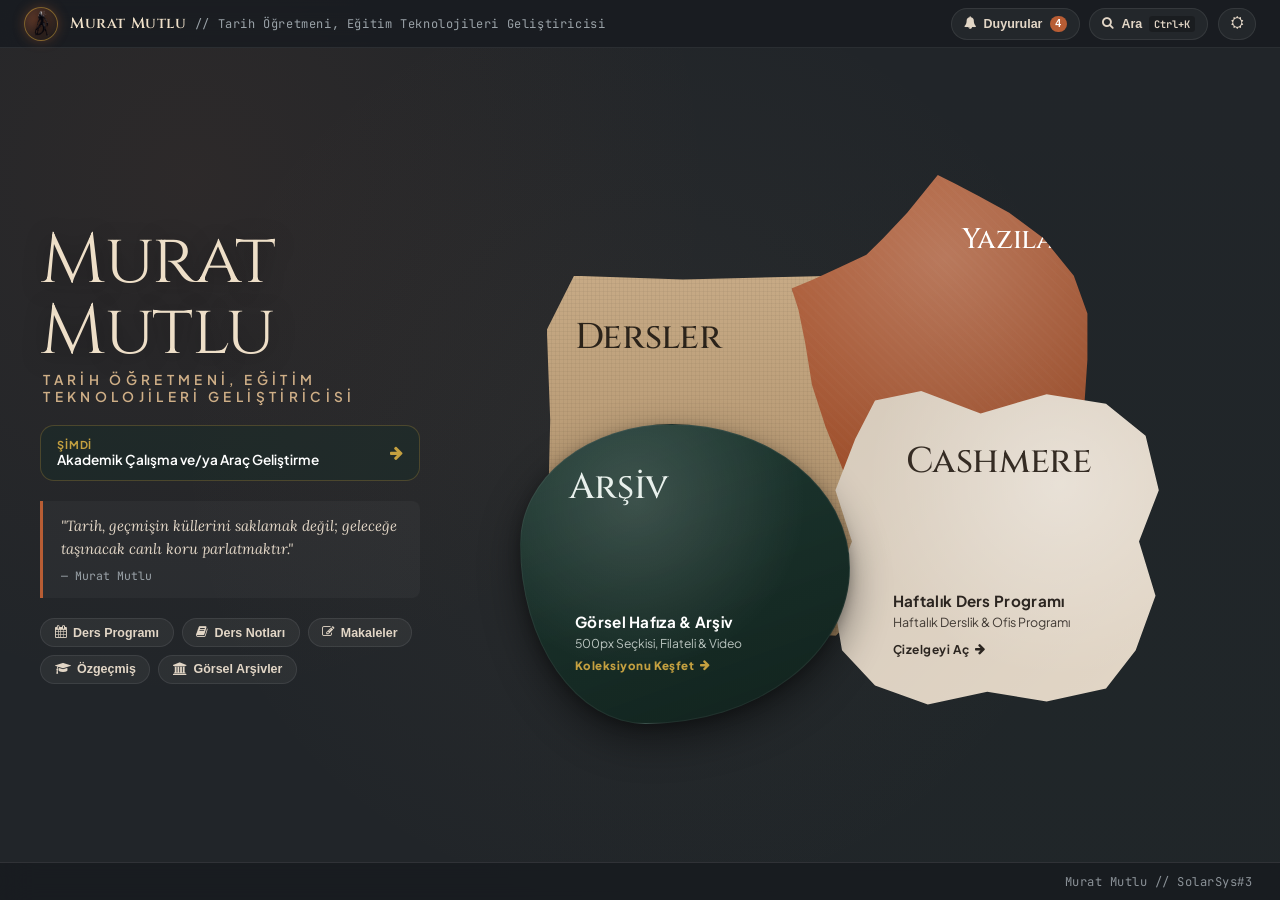
==== commit 393455fd: "Add files via upload" ====
--- a/index.html
+++ b/index.html
@@ -157,7 +157,7 @@
   <!-- ====================================================================== -->
   <footer class="calm-bottom-dock">
     <div class="calm-dock-inner">
-      <div class="calm-footer-credit">2025 Murat Mutlu // SolarSys#3, OrionArm, Milkyway</div>
+      <div class="calm-footer-credit">Murat Mutlu // SolarSys#3</div>
     </div>
   </footer>
 
@@ -232,14 +232,22 @@
         <button class="calm-modal-close" onclick="App.closeActiveModal()" title="Kapat (ESC)">✕</button>
       </div>
       <div class="calm-modal-body">
-        <!-- Grade Filter Tabs -->
-        <div class="filter-tabs-bar">
-          <button class="filter-tab active" data-grade="all" onclick="App.filterNotes('all', this)">Tüm Sınıflar</button>
-          <button class="filter-tab" data-grade="9" onclick="App.filterNotes('9', this)">9. Sınıf (İlk Çağ & Orta Çağ)</button>
-          <button class="filter-tab" data-grade="10" onclick="App.filterNotes('10', this)">10. Sınıf (Beylikten Devlete)</button>
-          <button class="filter-tab" data-grade="11" onclick="App.filterNotes('11', this)">11. Sınıf (Değişim Çağı & Diplomasi)</button>
-          <button class="filter-tab" data-grade="12" onclick="App.filterNotes('12', this)">12. Sınıf (İnkılap Tarihi)</button>
-          <button class="filter-tab" data-grade="yks" onclick="App.filterNotes('yks', this)">YKS / TYT / AYT Kampı</button>
+        <!-- Grade Filter Tabs with Mobile Scroll Navigation -->
+        <div class="filter-tabs-container">
+          <button class="filter-scroll-btn filter-scroll-prev" onclick="App.scrollTabs('notes-filter-tabs', -160)" title="Sola Kaydır" aria-label="Sola Kaydır">
+            <i class="fa fa-chevron-left"></i>
+          </button>
+          <div class="filter-tabs-bar" id="notes-filter-tabs">
+            <button class="filter-tab active" data-grade="all" onclick="App.filterNotes('all', this)">Tüm Sınıflar</button>
+            <button class="filter-tab" data-grade="9" onclick="App.filterNotes('9', this)">9. Sınıf (İlk Çağ & Orta Çağ)</button>
+            <button class="filter-tab" data-grade="10" onclick="App.filterNotes('10', this)">10. Sınıf (Beylikten Devlete)</button>
+            <button class="filter-tab" data-grade="11" onclick="App.filterNotes('11', this)">11. Sınıf (Değişim Çağı & Diplomasi)</button>
+            <button class="filter-tab" data-grade="12" onclick="App.filterNotes('12', this)">12. Sınıf (İnkılap Tarihi)</button>
+            <button class="filter-tab" data-grade="yks" onclick="App.filterNotes('yks', this)">YKS / TYT / AYT Kampı</button>
+          </div>
+          <button class="filter-scroll-btn filter-scroll-next" onclick="App.scrollTabs('notes-filter-tabs', 160)" title="Sağa Kaydır" aria-label="Sağa Kaydır">
+            <i class="fa fa-chevron-right"></i>
+          </button>
         </div>
 
         <div class="notes-grid" id="notes-cards-grid">
@@ -261,12 +269,20 @@
         <button class="calm-modal-close" onclick="App.closeActiveModal()" title="Kapat (ESC)">✕</button>
       </div>
       <div class="calm-modal-body">
-        <!-- Category Filter Tabs -->
-        <div class="filter-tabs-bar">
-          <button class="filter-tab active" data-category="all" onclick="App.filterArticles('all', this)">Tüm Yazılar</button>
-          <button class="filter-tab" data-category="makale" onclick="App.filterArticles('makale', this)">Makaleler</button>
-          <button class="filter-tab" data-category="blog" onclick="App.filterArticles('blog', this)">Blog</button>
-          <button class="filter-tab" data-category="kitap" onclick="App.filterArticles('kitap', this)">Kitap İncelemeleri</button>
+        <!-- Category Filter Tabs with Mobile Scroll Navigation -->
+        <div class="filter-tabs-container">
+          <button class="filter-scroll-btn filter-scroll-prev" onclick="App.scrollTabs('articles-filter-tabs', -160)" title="Sola Kaydır" aria-label="Sola Kaydır">
+            <i class="fa fa-chevron-left"></i>
+          </button>
+          <div class="filter-tabs-bar" id="articles-filter-tabs">
+            <button class="filter-tab active" data-category="all" onclick="App.filterArticles('all', this)">Tüm Yazılar</button>
+            <button class="filter-tab" data-category="makale" onclick="App.filterArticles('makale', this)">Makaleler</button>
+            <button class="filter-tab" data-category="kitap" onclick="App.filterArticles('kitap', this)">Kitap İncelemeleri</button>
+            <button class="filter-tab" data-category="deneme" onclick="App.filterArticles('deneme', this)">Tarih Denemeleri</button>
+          </div>
+          <button class="filter-scroll-btn filter-scroll-next" onclick="App.scrollTabs('articles-filter-tabs', 160)" title="Sağa Kaydır" aria-label="Sağa Kaydır">
+            <i class="fa fa-chevron-right"></i>
+          </button>
         </div>
 
         <div class="articles-grid" id="articles-grid">
--- a/css/style.css
+++ b/css/style.css
@@ -644,10 +644,6 @@
     font-size: 2.6rem;
   }
 
-  .calm-quote-card {
-    display: none; /* Hide for compact viewport on smaller devices */
-  }
-
   .calm-composition-wrap {
     max-height: 480px;
   }
@@ -664,68 +660,201 @@
 }
 
 @media (max-width: 768px) {
+  html, body {
+    height: auto;
+    min-height: 100dvh;
+    overflow-y: auto; /* Enable natural smooth scrolling on mobile devices */
+    overflow-x: hidden;
+  }
+
+  /* 1. Header Fixes */
   .calm-top-bar {
-    padding: 0.4rem 0.8rem;
+    padding: 0.45rem 0.85rem;
+    height: 48px;
+    position: sticky;
+    top: 0;
+    z-index: 100;
   }
 
   .calm-ticker-wrap {
-    display: none; /* Mobile space saver */
-  }
-
+    display: none; /* Space saver */
+  }
+
+  .calm-brand {
+    gap: 0.5rem;
+  }
+
+  .calm-logo-wrap {
+    width: 32px;
+    height: 32px;
+  }
+
+  .calm-brand-name {
+    font-size: 0.9rem;
+  }
+
+  .calm-brand-role {
+    display: none !important; /* Hide long subtitle in top header on mobile */
+  }
+
+  .calm-top-actions {
+    gap: 0.45rem;
+  }
+
+  .calm-btn-icon {
+    padding: 0 0.55rem;
+    height: 32px;
+    font-size: 0.8rem;
+    gap: 0.35rem;
+  }
+
+  /* Hide textual button labels on mobile so Bell, Search and Theme Toggle fit cleanly side-by-side */
+  .calm-btn-icon span:not(.calm-badge-count) {
+    display: none !important;
+  }
+
+  .calm-btn-icon kbd {
+    display: none !important;
+  }
+
+  .calm-badge-count {
+    padding: 1px 5px;
+    font-size: 0.65rem;
+    margin-left: 2px;
+  }
+
+  /* 2. Main Viewport & Left Panel */
   .calm-viewport {
-    padding: 0.75rem 1rem;
+    height: auto;
+    min-height: calc(100dvh - 48px - 38px);
+    overflow: visible;
+    padding: 1.25rem 1rem 2rem 1rem;
     display: flex;
     flex-direction: column;
-    justify-content: space-around;
+    gap: 1.75rem;
+    justify-content: flex-start;
+  }
+
+  .calm-left-panel {
+    text-align: center;
+    align-items: center;
+    gap: 1rem;
+    max-width: 500px;
+    margin: 0 auto;
+    width: 100%;
   }
 
   .calm-editorial-title {
     font-size: 2.2rem;
+    letter-spacing: 0.05em;
   }
 
   .calm-subtitle {
-    font-size: 0.7rem;
-    letter-spacing: 0.2em;
-  }
-
+    font-size: 0.72rem;
+    letter-spacing: 0.18em;
+    line-height: 1.5;
+  }
+
+  .calm-live-widget {
+    width: 100%;
+    max-width: 380px;
+    padding: 0.65rem 1rem;
+  }
+
+  /* SHOW Quote Card on Mobile */
+  .calm-quote-card {
+    display: block !important;
+    font-size: 0.88rem;
+    line-height: 1.6;
+    padding: 0.85rem 1.1rem;
+    max-width: 400px;
+    margin: 0.25rem auto 0 auto;
+    border-left-width: 3px;
+    background: rgba(184, 93, 52, 0.08);
+  }
+
+  .calm-quote-author {
+    font-size: 0.72rem;
+    margin-top: 0.35rem;
+  }
+
+  /* SHOW Quick Action Pills on Mobile */
   .calm-quick-pills {
-    display: none;
-  }
-
+    display: flex !important;
+    flex-wrap: wrap;
+    justify-content: center;
+    gap: 0.45rem;
+    max-width: 420px;
+    margin: 0.25rem auto 0 auto;
+  }
+
+  .calm-pill {
+    padding: 0.4rem 0.8rem;
+    font-size: 0.76rem;
+  }
+
+  /* 3. Swatches Organic Stage */
   .calm-composition-wrap {
     width: 100%;
-    height: 60vh;
+    height: 480px;
     max-height: none;
+    display: flex;
+    justify-content: center;
+    align-items: center;
+    margin-top: 0.5rem;
   }
 
   .calm-canvas-stage {
     width: 100%;
-    height: 100%;
-  }
-
-  .swatch-sienna { width: 190px; height: 230px; right: 2%; top: 0; }
-  .swatch-oak { width: 180px; height: 200px; left: 2%; top: 12%; }
-  .swatch-cashmere { width: 180px; height: 180px; right: 2%; bottom: 15%; top: auto; }
-  .swatch-bush { width: 180px; height: 170px; left: 2%; bottom: 2%; }
+    max-width: 360px;
+    height: 460px;
+    position: relative;
+  }
+
+  .swatch-sienna { 
+    width: 180px; 
+    height: 220px; 
+    right: 2%; 
+    top: 0; 
+  }
+  .swatch-oak { 
+    width: 175px; 
+    height: 190px; 
+    left: 2%; 
+    top: 10%; 
+  }
+  .swatch-cashmere { 
+    width: 175px; 
+    height: 180px; 
+    right: 2%; 
+    bottom: 8%; 
+    top: auto; 
+  }
+  .swatch-bush { 
+    width: 170px; 
+    height: 165px; 
+    left: 2%; 
+    bottom: 0; 
+  }
 
   .swatch-sienna .calm-swatch-name {
-    padding-top: 1.6rem;
-    padding-right: 1.2rem;
-    font-size: 1.25rem;
+    padding-top: 1.4rem;
+    padding-right: 1rem;
+    font-size: 1.15rem;
   }
 
   .swatch-sienna .calm-swatch-meta {
-    max-width: 88%;
+    max-width: 90%;
     padding-left: 0.2rem;
-    padding-bottom: 0.4rem;
+    padding-bottom: 0.35rem;
   }
 
   .calm-swatch-name {
-    font-size: 1.35rem;
+    font-size: 1.2rem;
   }
 
   .calm-swatch-title {
-    font-size: 0.75rem;
+    font-size: 0.72rem;
   }
 
   .calm-swatch-desc {
@@ -733,7 +862,25 @@
   }
 
   .calm-swatch-content {
-    padding: 0.85rem;
+    padding: 0.75rem;
+  }
+
+  /* 4. Footer Dock */
+  .calm-bottom-dock {
+    height: auto;
+    min-height: 38px;
+    padding: 0.6rem 1rem;
+    justify-content: center;
+  }
+
+  .calm-dock-inner {
+    justify-content: center;
+  }
+
+  .calm-footer-credit {
+    font-size: 0.72rem;
+    text-align: center;
+    white-space: normal;
   }
 }
 
--- a/css/components.css
+++ b/css/components.css
@@ -308,6 +308,64 @@
 /* -------------------------------------------------------------------------- */
 /* 3. DERS NOTLARI MODALI (LECTURE NOTES & FILTERS)                           */
 /* -------------------------------------------------------------------------- */
+.filter-tabs-container {
+  display: flex;
+  align-items: center;
+  gap: 0.45rem;
+  width: 100%;
+  margin-bottom: 1.25rem;
+  position: relative;
+}
+
+.filter-tabs-container .filter-tabs-bar {
+  flex: 1;
+  display: flex;
+  gap: 0.5rem;
+  margin-bottom: 0;
+  overflow-x: auto;
+  scroll-behavior: smooth;
+  -webkit-overflow-scrolling: touch;
+  scrollbar-width: none;
+  padding: 0.2rem 0;
+}
+
+.filter-tabs-container .filter-tabs-bar::-webkit-scrollbar {
+  display: none;
+}
+
+.filter-scroll-btn {
+  width: 32px;
+  height: 32px;
+  border-radius: 50%;
+  background: rgba(255, 255, 255, 0.08);
+  border: 1px solid rgba(255, 255, 255, 0.15);
+  color: var(--calm-gold);
+  display: flex;
+  align-items: center;
+  justify-content: center;
+  flex-shrink: 0;
+  cursor: pointer;
+  transition: all 0.2s ease;
+  font-size: 0.8rem;
+}
+
+.filter-scroll-btn:hover {
+  background: var(--calm-gold);
+  color: #121417;
+  transform: scale(1.08);
+}
+
+[data-theme="light-parchment"] .filter-scroll-btn {
+  background: rgba(60, 50, 40, 0.08);
+  border-color: rgba(60, 50, 40, 0.2);
+  color: #8c571c;
+}
+
+[data-theme="light-parchment"] .filter-scroll-btn:hover {
+  background: #8c571c;
+  color: #ffffff;
+}
+
 .filter-tabs-bar {
   display: flex;
   gap: 0.5rem;
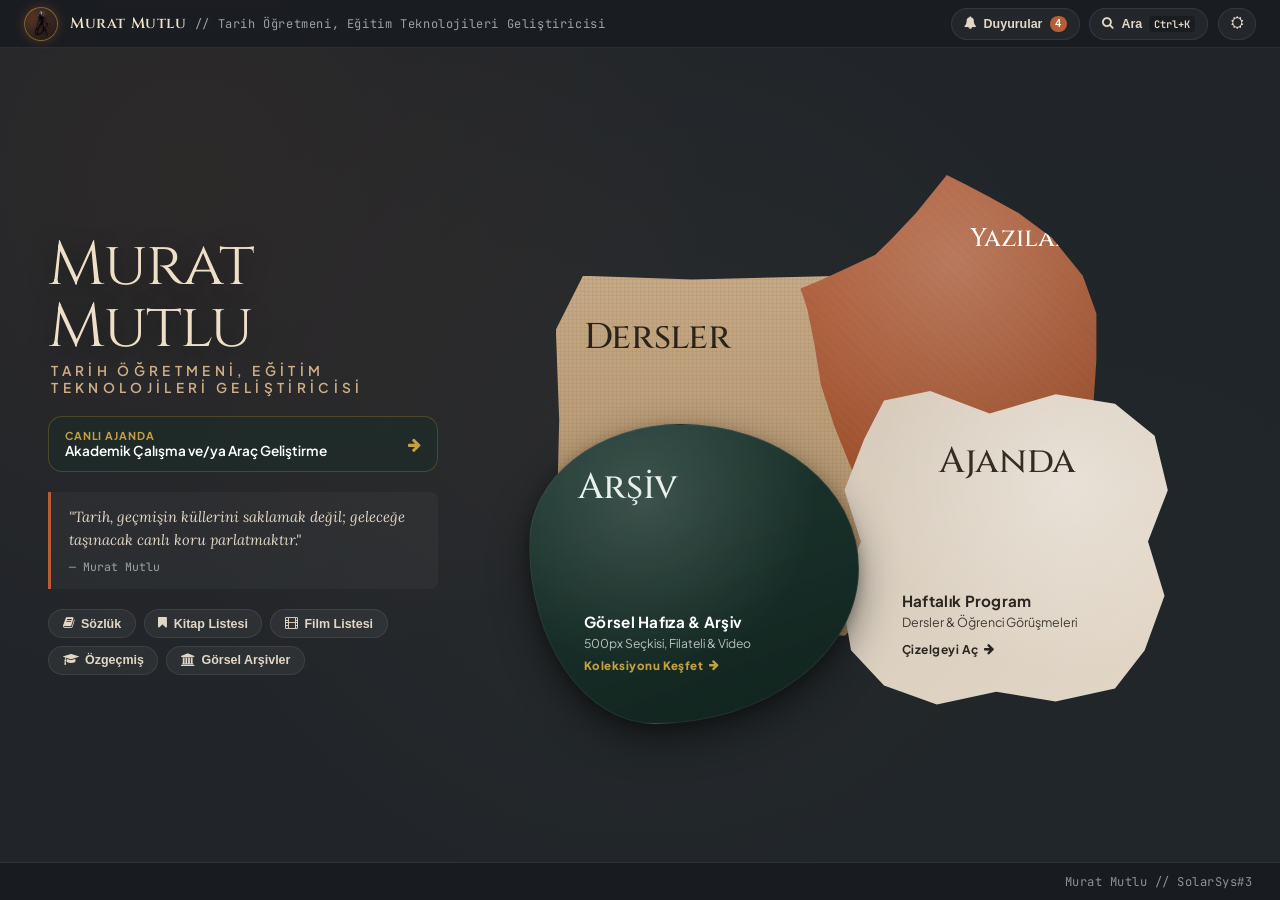
==== commit bd7732e5: "Add files via upload" ====
--- a/index.html
+++ b/index.html
@@ -4,7 +4,8 @@
   <meta charset="UTF-8" />
   <meta name="viewport" content="width=device-width, initial-scale=1.0, maximum-scale=1.0, user-scalable=no" />
   <title>Murat Mutlu | Tarih Öğretmeni, Eğitim Teknolojileri Geliştiricisi</title>
-  <meta name="description" content="Tarih Öğretmeni Murat Kırkyama'nın tek sayfa interaktif eğitim portalı. Ders notları, haftalık ders programı, makaleler, saha fotoğrafları, filateli pul koleksiyonu ve video arşivi." />
+  <meta name="description" content="Ders notları, haftalık ders programı, makaleler, fotoğraflar, kartpostal ile pul koleksiyonu ve video arşivi." />
+  <meta name="referrer" content="no-referrer" />
   
   <!-- Favicon -->
   <link rel="icon" href="data:image/svg+xml,<svg xmlns=%22http://www.w3.org/2000/svg%22 viewBox=%220 0 100 100%22><text y=%22.9em%22 font-size=%2290%22>🏛️</text></svg>" />
@@ -30,7 +31,7 @@
   <!-- ====================================================================== -->
   <header class="calm-top-bar" id="top-bar">
     <a href="#" class="calm-brand">
-      <div class="calm-logo-wrap" title="Murat Kırkyama">
+      <div class="calm-logo-wrap" title="Murat Mutlu">
         <img src="images/alien-logo.png" alt="Alien Logo" class="calm-logo-img" />
       </div>
       <div class="calm-brand-name">
@@ -60,7 +61,7 @@
   </header>
 
   <!-- ====================================================================== -->
-  <!-- 2. MAIN CALM VIEWPORT (100DVH NO-SCROLL CANVAS)                         -->
+  <!-- 2. MAIN CALM VIEWPORT (EDITORIAL CANVAS)                                -->
   <!-- ====================================================================== -->
   <main class="calm-viewport">
     
@@ -71,10 +72,10 @@
         <div class="calm-subtitle">Tarih Öğretmeni, Eğitim Teknolojileri Geliştiricisi</div>
       </div>
 
-      <!-- Class / Office Status Indicator -->
+      <!-- Class / Office Status Indicator (CANLI AJANDA) -->
       <div class="calm-live-widget" onclick="App.openModal('schedule-modal')" title="Ders programını aç">
         <div class="calm-live-info">
-          <span class="calm-live-label">ŞİMDİ</span>
+          <span class="calm-live-label">CANLI AJANDA</span>
           <span class="calm-live-val" id="hero-live-status">Durum hesaplanıyor...</span>
         </div>
         <i class="fa fa-arrow-right" style="margin-left: auto; color: var(--calm-gold); font-size: 0.95rem;"></i>
@@ -88,15 +89,15 @@
 
       <!-- Quick Action Pills -->
       <div class="calm-quick-pills">
-        <button class="calm-pill" onclick="App.openModal('schedule-modal')"><i class="fa fa-calendar"></i> Ders Programı</button>
-        <button class="calm-pill" onclick="App.openModal('notes-modal')"><i class="fa fa-book"></i> Ders Notları</button>
-        <button class="calm-pill" onclick="App.openModal('articles-modal')"><i class="fa fa-pencil-square-o"></i> Makaleler</button>
+        <button class="calm-pill" onclick="App.openModal('sozluk-modal')"><i class="fa fa-book"></i> Sözlük</button>
+        <button class="calm-pill" onclick="App.openModal('booklist-modal')"><i class="fa fa-bookmark"></i> Kitap Listesi</button>
+        <button class="calm-pill" onclick="App.openModal('filmler-modal')"><i class="fa fa-film"></i> Film Listesi</button>
         <button class="calm-pill" onclick="App.openModal('about-modal')"><i class="fa fa-graduation-cap"></i> Özgeçmiş</button>
         <button class="calm-pill" onclick="App.openModal('archives-hub-modal')"><i class="fa fa-university"></i> Görsel Arşivler</button>
       </div>
     </section>
 
-    <!-- Right Organic Swatches Stage (Exact Replica of Reference Artwork) -->
+    <!-- Right Organic Swatches Stage -->
     <section class="calm-composition-wrap">
       <div class="calm-canvas-stage">
         
@@ -118,7 +119,7 @@
             <div class="calm-swatch-name">Dersler</div>
             <div class="calm-swatch-meta">
               <div class="calm-swatch-title">Ders Notları & Özetler</div>
-              <div class="calm-swatch-desc">9, 10, 11, 12. Sınıf & 	TYT/AYT</div>
+              <div class="calm-swatch-desc">9, 10, 11, 12. Sınıf & TYT/AYT</div>
               <div class="calm-swatch-cta">Notları İncele <i class="fa fa-arrow-right"></i></div>
             </div>
           </div>
@@ -127,10 +128,10 @@
         <!-- 3. CASHMERE (Soft Cashmere Linen Swatch) -> Haftalık Ders Programı -->
         <div class="calm-swatch swatch-cashmere" onclick="App.openModal('schedule-modal')" title="Haftalık Ders Programını Aç">
           <div class="calm-swatch-content">
-            <div class="calm-swatch-name">Cashmere</div>
+            <div class="calm-swatch-name">Ajanda</div>
             <div class="calm-swatch-meta">
-              <div class="calm-swatch-title">Haftalık Ders Programı</div>
-              <div class="calm-swatch-desc">Haftalık Derslik & Ofis Programı</div>
+              <div class="calm-swatch-title">Haftalık Program</div>
+              <div class="calm-swatch-desc">Dersler & Öğrenci Görüşmeleri</div>
               <div class="calm-swatch-cta">Çizelgeyi Aç <i class="fa fa-arrow-right"></i></div>
             </div>
           </div>
@@ -150,6 +151,7 @@
 
       </div>
     </section>
+
   </main>
 
   <!-- ====================================================================== -->
@@ -179,7 +181,7 @@
       <div class="calm-modal-body">
         <div style="display:flex; justify-content:space-between; align-items:center; margin-bottom:1.25rem; flex-wrap:wrap; gap:1rem;">
           <div id="schedule-live-badge" style="font-size: 0.9rem; color: var(--calm-gold); font-weight: 600;">
-            <span>Şimdi:</span> <strong>Hesaplanıyor...</strong>
+            <span>Canlı Ajanda:</span> <strong>Hesaplanıyor...</strong>
           </div>
         </div>
 
@@ -400,6 +402,147 @@
     </div>
   </div>
 
+  <!-- MODAL 6.4: TARİH KAVRAMLARI & TERİMLER SÖZLÜĞÜ -->
+  <div class="calm-modal" id="sozluk-modal">
+    <div class="calm-modal-backdrop" onclick="App.closeActiveModal()"></div>
+    <div class="calm-modal-dialog" style="max-width: 1040px;">
+      <div class="calm-modal-header">
+        <div class="calm-modal-title-wrap">
+          <span class="calm-modal-badge"><i class="fa fa-book"></i> Tarih Terimleri Leksikonu</span>
+          <h2 class="calm-modal-title">Tarih Kavramları & Terimler Sözlüğü</h2>
+        </div>
+        <button class="calm-modal-close" onclick="App.closeActiveModal()" title="Kapat (ESC)">✕</button>
+      </div>
+      <div class="calm-modal-body">
+        <!-- Live Search Bar & Count -->
+        <div class="sozluk-search-wrap">
+          <div class="sozluk-search-input-box">
+            <i class="fa fa-search sozluk-search-icon"></i>
+            <input 
+              type="text" 
+              id="sozluk-search-input" 
+              class="sozluk-search-input" 
+              placeholder="Terim veya kavram ara... (Örn: İkta, Tımar, Ahilik, Paleografi, Reaya)"
+              autocomplete="off"
+              oninput="App.filterDictionary(this.value)"
+            />
+            <button class="sozluk-search-clear" id="sozluk-clear-btn" onclick="App.clearDictionarySearch()" title="Temizle" style="display: none;">✕</button>
+          </div>
+          <div class="sozluk-count-badge" id="sozluk-count-badge">
+            <i class="fa fa-list-ul"></i> <span>180+ Terim</span>
+          </div>
+        </div>
+
+        <!-- Alphabet Quick Bar -->
+        <div class="sozluk-alphabet-wrap">
+          <button class="filter-scroll-btn filter-scroll-prev" onclick="App.scrollTabs('sozluk-alphabet-bar', -160)" title="Sola Kaydır" aria-label="Sola Kaydır">
+            <i class="fa fa-chevron-left"></i>
+          </button>
+          <div class="sozluk-alphabet-bar" id="sozluk-alphabet-bar">
+            <!-- Rendered by JS -->
+          </div>
+          <button class="filter-scroll-btn filter-scroll-next" onclick="App.scrollTabs('sozluk-alphabet-bar', 160)" title="Sağa Kaydır" aria-label="Sağa Kaydır">
+            <i class="fa fa-chevron-right"></i>
+          </button>
+        </div>
+
+        <!-- Dictionary Cards Grid Container -->
+        <div class="sozluk-grid" id="sozluk-container"></div>
+
+        <!-- Footnote / Guidance -->
+        <div class="booklist-guidance-note" style="margin-top: 1.5rem;">
+          <i class="fa fa-info-circle" style="color: var(--calm-gold); font-size: 1.1rem; flex-shrink: 0; margin-top: 0.15rem;"></i>
+          <span>Bu sözlük; 9, 10, 11 ve 12. sınıf tarih dersleri, kazanım testleri ve YKS (TYT/AYT) sınavlarında karşılaşılan temel kavram ve terimlerin pekiştirilmesi amacıyla derlenmiştir.</span>
+        </div>
+      </div>
+    </div>
+  </div>
+
+  <!-- MODAL 6.5: KADEMELERE GÖRE KİTAP OKUMA LİSTESİ -->
+  <div class="calm-modal" id="booklist-modal">
+    <div class="calm-modal-backdrop" onclick="App.closeActiveModal()"></div>
+    <div class="calm-modal-dialog" style="max-width: 1040px;">
+      <div class="calm-modal-header">
+        <div class="calm-modal-title-wrap">
+          <span class="calm-modal-badge"><i class="fa fa-bookmark"></i> Okuma Rehberi</span>
+          <h2 class="calm-modal-title">Kademe Bazlı Kitap Okuma Listesi</h2>
+        </div>
+        <button class="calm-modal-close" onclick="App.closeActiveModal()" title="Kapat (ESC)">✕</button>
+      </div>
+      <div class="calm-modal-body">
+        <!-- Grade Filter Tabs with Mobile Scroll Navigation -->
+        <div class="filter-tabs-container">
+          <button class="filter-scroll-btn filter-scroll-prev" onclick="App.scrollTabs('booklist-filter-tabs', -160)" title="Sola Kaydır" aria-label="Sola Kaydır">
+            <i class="fa fa-chevron-left"></i>
+          </button>
+          <div class="filter-tabs-bar" id="booklist-filter-tabs">
+            <button class="filter-tab active" data-grade="all" onclick="App.filterBookList('all', this)">Tüm Kademeler</button>
+            <button class="filter-tab" data-grade="9" onclick="App.filterBookList('9', this)">9. Sınıf</button>
+            <button class="filter-tab" data-grade="10" onclick="App.filterBookList('10', this)">10. Sınıf</button>
+            <button class="filter-tab" data-grade="11" onclick="App.filterBookList('11', this)">11. Sınıf</button>
+            <button class="filter-tab" data-grade="12" onclick="App.filterBookList('12', this)">12. Sınıf</button>
+          </div>
+          <button class="filter-scroll-btn filter-scroll-next" onclick="App.scrollTabs('booklist-filter-tabs', 160)" title="Sağa Kaydır" aria-label="Sağa Kaydır">
+            <i class="fa fa-chevron-right"></i>
+          </button>
+        </div>
+
+        <!-- Book List Container rendered via JS -->
+        <div id="booklist-container" style="display: flex; flex-direction: column; gap: 1.5rem;"></div>
+
+        <!-- Footnote / Guidance -->
+        <div class="booklist-guidance-note">
+          <i class="fa fa-info-circle" style="color: var(--calm-gold); font-size: 1.1rem; flex-shrink: 0; margin-top: 0.15rem;"></i>
+          <span>Bu okuma listesi, öğrencilerimizin tarih derslerindeki kazanımlarını edebi ve akademik nitelikli eserlerle zenginleştirmeleri amacıyla kademe bazında hazırlanmıştır. Listeye yeni eserler dönem içinde eklenecektir.</span>
+        </div>
+      </div>
+    </div>
+  </div>
+
+  <!-- MODAL 6.6: KATEGORİLERE GÖRE FİLM LİSTESİ -->
+  <div class="calm-modal" id="filmler-modal">
+    <div class="calm-modal-backdrop" onclick="App.closeActiveModal()"></div>
+    <div class="calm-modal-dialog" style="max-width: 1100px;">
+      <div class="calm-modal-header">
+        <div class="calm-modal-title-wrap">
+          <span class="calm-modal-badge"><i class="fa fa-film"></i> Sinema & Kültür Seçkisi</span>
+          <h2 class="calm-modal-title">Eğitim, Tarih, Bilim Kurgu & Tiyatro Film Listesi</h2>
+        </div>
+        <button class="calm-modal-close" onclick="App.closeActiveModal()" title="Kapat (ESC)">✕</button>
+      </div>
+      <div class="calm-modal-body">
+        <!-- Category Filter Tabs with Mobile Scroll Navigation -->
+        <div class="filter-tabs-container">
+          <button class="filter-scroll-btn filter-scroll-prev" onclick="App.scrollTabs('filmler-filter-tabs', -160)" title="Sola Kaydır" aria-label="Sola Kaydır">
+            <i class="fa fa-chevron-left"></i>
+          </button>
+          <div class="filter-tabs-bar" id="filmler-filter-tabs">
+            <button class="filter-tab active" data-category="all" onclick="App.filterFilmList('all', this)">Tüm Filmler</button>
+            <button class="filter-tab" data-category="tarih" onclick="App.filterFilmList('tarih', this)">Tarih & Biyografi</button>
+            <button class="filter-tab" data-category="bilimkurgu" onclick="App.filterFilmList('bilimkurgu', this)">Bilim Kurgu</button>
+            <button class="filter-tab" data-category="tiyatro" onclick="App.filterFilmList('tiyatro', this)">Tiyatro & Sahne</button>
+            <button class="filter-tab" data-category="dram" onclick="App.filterFilmList('dram', this)">Dram & Toplum</button>
+            <button class="filter-tab" data-category="fantastik" onclick="App.filterFilmList('fantastik', this)">Fantastik & Macera</button>
+            <button class="filter-tab" data-category="animasyon" onclick="App.filterFilmList('animasyon', this)">Animasyon & Anime</button>
+            <button class="filter-tab" data-category="belgesel" onclick="App.filterFilmList('belgesel', this)">Belgesel</button>
+          </div>
+          <button class="filter-scroll-btn filter-scroll-next" onclick="App.scrollTabs('filmler-filter-tabs', 160)" title="Sağa Kaydır" aria-label="Sağa Kaydır">
+            <i class="fa fa-chevron-right"></i>
+          </button>
+        </div>
+
+        <!-- Films Container rendered via JS -->
+        <div class="films-grid" id="films-container"></div>
+
+        <!-- Footnote / Guidance -->
+        <div class="booklist-guidance-note" style="margin-top: 1.5rem;">
+          <i class="fa fa-info-circle" style="color: var(--calm-gold); font-size: 1.1rem; flex-shrink: 0; margin-top: 0.15rem;"></i>
+          <span>Bu seçki; öğrencilerimizin tarih, felsefe, edebiyat, bilim ve sanat kazanımlarını zenginleştirmek amacıyla tavsiye edilen kültürel ve akademik film kataloğudur.</span>
+        </div>
+      </div>
+    </div>
+  </div>
+
   <!-- MODAL 7: GÜNCEL DUYURULAR SİSTEMİ -->
   <div class="calm-modal" id="announcements-modal">
     <div class="calm-modal-backdrop" onclick="App.closeActiveModal()"></div>
@@ -455,16 +598,19 @@
     </div>
   </div>
 
-  <!-- MODAL 9: CLOUDFLARE R2 PDF SUNU & DERS NOTU GÖRÜNTÜLEYİCİ -->
+  <!-- MODAL 9: PDF SUNU & DERS NOTU GÖRÜNTÜLEYİCİ -->
   <div class="calm-modal" id="pdf-viewer-modal">
     <div class="calm-modal-backdrop" onclick="App.closePdfViewer()"></div>
     <div class="calm-modal-dialog pdf-viewer-dialog">
       <div class="calm-modal-header pdf-viewer-header">
         <div class="calm-modal-title-wrap">
-          <span class="calm-modal-badge" id="pdf-viewer-badge"><i class="fa fa-file-pdf-o"></i>R2 • PDF Sunusu</span>
-          <h2 class="calm-modal-title" id="pdf-viewer-title" style="font-size: 1.1rem;">Ders Sunusu Önizleme</h2>
+          <span class="calm-modal-badge" id="pdf-viewer-badge"><i class="fa fa-file-pdf-o"></i> PDF Sunusu</span>
+          <h2 class="calm-modal-title" id="pdf-viewer-title" style="font-size: 1.05rem;">Ders Sunusu Önizleme</h2>
         </div>
         <div class="pdf-viewer-toolbar-actions">
+          <button id="pdf-viewer-qr-btn" class="btn btn-gold" onclick="App.openQrModalForCurrentPdf()" title="Akıllı Tahtada QR Kod Aç (Telefona İndir)">
+            <i class="fa fa-qrcode"></i> <span>Telefona İndir (QR)</span>
+          </button>
           <a id="pdf-viewer-ext-btn" href="#" target="_blank" rel="noopener noreferrer" class="btn btn-outline" title="Yeni Sekmede Aç">
             <i class="fa fa-external-link"></i> <span>Yeni Sekmede Aç</span>
           </a>
@@ -490,11 +636,51 @@
     </div>
   </div>
 
+  <!-- MODAL 10: AKILLI TAHTA QR KOD İLE TELEFONA İNDİRME SİSTEMİ -->
+  <div class="calm-modal" id="qr-code-modal">
+    <div class="calm-modal-backdrop" onclick="App.closeActiveModal()"></div>
+    <div class="calm-modal-dialog qr-modal-dialog" style="max-width: 440px;">
+      <div class="calm-modal-header" style="border-bottom: none; padding: 1.1rem 1.25rem 0.25rem 1.25rem;">
+        <div class="calm-modal-title-wrap">
+          <span class="calm-modal-badge"><i class="fa fa-qrcode"></i> Akıllı Tahta • Telefona İndir</span>
+          <h2 class="calm-modal-title" id="qr-modal-title" style="font-size: 0.98rem;">Ders Notunu Telefona Aktar</h2>
+        </div>
+        <button class="calm-modal-close" onclick="App.closeActiveModal()" title="Kapat (ESC)">✕</button>
+      </div>
+      <div class="calm-modal-body qr-modal-body">
+        <!-- Guidance text badge -->
+        <div class="qr-guidance-pill">
+          <i class="fa fa-camera" style="color: var(--calm-gold);"></i> 
+          <span>Kameranızla okutup telefonunuza indirin</span>
+        </div>
+
+        <!-- High-Contrast QR Display Box -->
+        <div class="qr-display-box" id="qr-code-box">
+          <div id="qr-canvas-container" class="qr-canvas-wrapper"></div>
+          <div class="qr-target-badge" id="qr-target-badge">
+            <i class="fa fa-file-pdf-o" style="color: #ef4444;"></i> <span id="qr-file-label">Ders Notu PDF</span>
+          </div>
+        </div>
+
+        <!-- Quick Action Bar (Directly visible without scroll) -->
+        <div class="qr-actions-row">
+          <button class="btn btn-outline" id="qr-copy-link-btn" onclick="App.copyCurrentPdfLink()" title="Doğrudan İndirme Bağlantısını Kopyala">
+            <i class="fa fa-link"></i> <span id="qr-copy-link-text">Bağlantıyı Kopyala</span>
+          </button>
+          <a id="qr-direct-download-btn" href="#" download target="_blank" class="btn btn-primary" title="Cihaza Doğrudan İndir">
+            <i class="fa fa-download"></i> <span>Doğrudan İndir</span>
+          </a>
+        </div>
+      </div>
+    </div>
+  </div>
+
   <!-- ====================================================================== -->
   <!-- 5. SCRIPTS & APPLICATION DATA                                          -->
   <!-- ====================================================================== -->
   <script src="js/data.js"></script>
   <script src="js/announcements.js"></script>
+  <script src="js/qrcode.js"></script>
   
   <!-- Legacy Gallery Engine Data & Engine -->
   <script src="galeri-fotografcilik-data.js"></script>
--- a/css/style.css
+++ b/css/style.css
@@ -154,9 +154,9 @@
 .calm-viewport {
   flex: 1;
   display: grid;
-  grid-template-columns: 380px 1fr;
-  gap: 2rem;
-  padding: 1.5rem 2.5rem;
+  grid-template-columns: 390px 1fr;
+  gap: 2.5rem;
+  padding: 1.5rem 3rem;
   align-items: center;
   position: relative;
   overflow: hidden;
@@ -182,7 +182,7 @@
 
 .calm-editorial-title {
   font-family: var(--font-serif);
-  font-size: clamp(3.2rem, 5.5vw, 5rem);
+  font-size: clamp(3rem, 4.8vw, 4.6rem);
   font-weight: 400;
   letter-spacing: -0.02em;
   color: var(--calm-cream);
@@ -307,7 +307,7 @@
 }
 
 /* -------------------------------------------------------------------------- */
-/* 3. ORGANIC SWATCHES COMPOSITION (EXACT REPLICA OF THE IMAGE)               */
+/* 3. ORGANIC SWATCHES COMPOSITION (EXACT REPLICA OF THE ARTWORK)             */
 /* -------------------------------------------------------------------------- */
 .calm-composition-wrap {
   position: relative;
@@ -426,10 +426,10 @@
 .swatch-sienna .calm-swatch-name {
   color: #ffffff;
   font-family: var(--font-serif);
-  font-size: clamp(1.6rem, 2.2vw, 2.1rem);
+  font-size: clamp(1.5rem, 2vw, 1.9rem);
   font-weight: 500;
   text-align: right;
-  padding-right: 1.5rem;
+  padding-right: 2.2rem;
   padding-top: 1rem;
 }
 
@@ -723,24 +723,27 @@
     margin-left: 2px;
   }
 
-  /* 2. Main Viewport & Left Panel */
+  /* 2. Main Viewport & Left Panel Mobile */
   .calm-viewport {
     height: auto;
     min-height: calc(100dvh - 48px - 38px);
     overflow: visible;
-    padding: 1.25rem 1rem 2rem 1rem;
+    padding: 1rem 1rem 2.25rem 1rem;
     display: flex;
     flex-direction: column;
-    gap: 1.75rem;
+    gap: 1.25rem;
     justify-content: flex-start;
+    align-items: center;
   }
 
   .calm-left-panel {
+    display: contents;
+  }
+
+  .calm-title-group {
+    order: 1;
     text-align: center;
     align-items: center;
-    gap: 1rem;
-    max-width: 500px;
-    margin: 0 auto;
     width: 100%;
   }
 
@@ -756,59 +759,67 @@
   }
 
   .calm-live-widget {
+    order: 2;
     width: 100%;
     max-width: 380px;
     padding: 0.65rem 1rem;
-  }
-
-  /* SHOW Quote Card on Mobile */
+    margin: 0 auto;
+  }
+
+  /* 3. Swatches Organic Stage (Desenler Önce Görünür) */
+  .calm-composition-wrap {
+    order: 3;
+    width: 100%;
+    height: 460px;
+    min-height: 460px;
+    max-height: none;
+    display: flex;
+    justify-content: center;
+    align-items: center;
+    margin: 0.25rem 0;
+  }
+
+  .calm-canvas-stage {
+    width: 100%;
+    max-width: 360px;
+    height: 450px;
+    position: relative;
+  }
+
+  /* 4. Quote Card & Quick Pills (Desenlerin Hemen Altında) */
   .calm-quote-card {
+    order: 4;
     display: block !important;
-    font-size: 0.88rem;
-    line-height: 1.6;
-    padding: 0.85rem 1.1rem;
+    font-size: 0.86rem;
+    line-height: 1.55;
+    padding: 0.8rem 1.1rem;
+    width: 100%;
     max-width: 400px;
-    margin: 0.25rem auto 0 auto;
+    margin: 0 auto;
     border-left-width: 3px;
     background: rgba(184, 93, 52, 0.08);
+    text-align: left;
   }
 
   .calm-quote-author {
-    font-size: 0.72rem;
+    font-size: 0.7rem;
     margin-top: 0.35rem;
   }
 
-  /* SHOW Quick Action Pills on Mobile */
   .calm-quick-pills {
+    order: 5;
     display: flex !important;
     flex-wrap: wrap;
     justify-content: center;
     gap: 0.45rem;
+    width: 100%;
     max-width: 420px;
-    margin: 0.25rem auto 0 auto;
+    margin: 0 auto;
   }
 
   .calm-pill {
     padding: 0.4rem 0.8rem;
     font-size: 0.76rem;
-  }
-
-  /* 3. Swatches Organic Stage */
-  .calm-composition-wrap {
-    width: 100%;
-    height: 480px;
-    max-height: none;
-    display: flex;
-    justify-content: center;
-    align-items: center;
-    margin-top: 0.5rem;
-  }
-
-  .calm-canvas-stage {
-    width: 100%;
-    max-width: 360px;
-    height: 460px;
-    position: relative;
   }
 
   .swatch-sienna { 
--- a/css/components.css
+++ b/css/components.css
@@ -62,48 +62,51 @@
 
 /* Modal Header */
 .calm-modal-header {
-  padding: 1.25rem 1.75rem;
+  padding: 0.75rem 1.25rem;
   background: #191c1f;
   border-bottom: 1px solid rgba(255, 255, 255, 0.08);
   display: flex;
   align-items: center;
   justify-content: space-between;
-  gap: 1rem;
+  gap: 0.75rem;
   flex-shrink: 0;
 }
 
 .calm-modal-title-wrap {
   display: flex;
   flex-direction: column;
-  gap: 0.2rem;
+  gap: 0.15rem;
+  min-width: 0;
 }
 
 .calm-modal-badge {
   font-family: var(--font-mono);
-  font-size: 0.75rem;
+  font-size: 0.7rem;
   font-weight: 700;
-  letter-spacing: 0.05em;
+  letter-spacing: 0.04em;
   text-transform: none;
   color: var(--calm-gold);
+  line-height: 1.2;
 }
 
 .calm-modal-title {
   font-family: var(--font-serif);
-  font-size: 1.35rem;
+  font-size: 1.15rem;
   font-weight: 600;
   color: var(--calm-cream);
   margin: 0;
+  line-height: 1.25;
 }
 
 /* Prominent & Elegant Close Button (✕) */
 .calm-modal-close {
-  width: 38px;
-  height: 38px;
+  width: 32px;
+  height: 32px;
   border-radius: 50%;
   background: rgba(255, 255, 255, 0.06);
   border: 1px solid rgba(255, 255, 255, 0.12);
   color: var(--calm-cashmere);
-  font-size: 1.25rem;
+  font-size: 1rem;
   display: flex;
   align-items: center;
   justify-content: center;
@@ -121,7 +124,7 @@
 
 /* Modal Scrollable Body */
 .calm-modal-body {
-  padding: 1.75rem;
+  padding: 1.25rem;
   overflow-y: auto;
   flex: 1;
   color: var(--text-primary);
@@ -1197,7 +1200,8 @@
 }
 
 /* -------------------------------------------------------------------------- */
-/* CLOUDFLARE R2 PDF VIEWER MODAL                                             */
+/* -------------------------------------------------------------------------- */
+/* PDF SUNU & DERS NOTU GÖRÜNTÜLEYİCİ MODAL                                    */
 /* -------------------------------------------------------------------------- */
 .pdf-viewer-dialog {
   max-width: 1160px;
@@ -1213,25 +1217,25 @@
 }
 
 .pdf-viewer-header {
-  padding: 0.85rem 1.25rem;
+  padding: 0.65rem 1.15rem;
   border-bottom: 1px solid rgba(255, 255, 255, 0.08);
   flex-shrink: 0;
   display: flex;
   justify-content: space-between;
   align-items: center;
-  gap: 1rem;
+  gap: 0.75rem;
 }
 
 .pdf-viewer-toolbar-actions {
   display: flex;
   align-items: center;
-  gap: 0.5rem;
+  gap: 0.45rem;
   flex-wrap: wrap;
 }
 
 .pdf-viewer-toolbar-actions .btn {
-  padding: 0.4rem 0.85rem;
-  font-size: 0.8rem;
+  padding: 0.35rem 0.75rem;
+  font-size: 0.78rem;
   font-weight: 600;
   display: inline-flex;
   align-items: center;
@@ -1285,17 +1289,902 @@
   color: #8c571c;
 }
 
-@media (max-width: 680px) {
+/* Responsive Modal Adaptations */
+@media (max-width: 768px) {
+  .calm-modal {
+    padding: 0.4rem;
+  }
+
+  .calm-modal-dialog {
+    width: 98vw;
+    max-height: 94vh;
+    max-height: 94dvh;
+    border-radius: var(--radius-md);
+  }
+
+  .calm-modal-header {
+    padding: 0.5rem 0.75rem;
+    gap: 0.5rem;
+  }
+
+  .calm-modal-title-wrap {
+    gap: 0.1rem;
+  }
+
+  .calm-modal-badge {
+    font-size: 0.62rem;
+  }
+
+  .calm-modal-title {
+    font-size: 0.92rem;
+    line-height: 1.25;
+  }
+
+  .calm-modal-close {
+    width: 28px;
+    height: 28px;
+    font-size: 0.85rem;
+  }
+
+  .calm-modal-body {
+    padding: 0.75rem;
+  }
+
+  .filter-tabs-container {
+    margin-bottom: 0.75rem;
+    gap: 0.3rem;
+  }
+
+  .filter-scroll-btn {
+    width: 26px;
+    height: 26px;
+    font-size: 0.7rem;
+  }
+
+  .filter-tab {
+    padding: 0.3rem 0.65rem;
+    font-size: 0.75rem;
+  }
+
   .pdf-viewer-dialog {
     width: 98vw;
     height: 94vh;
+    height: 94dvh;
+    border-radius: var(--radius-sm);
   }
+
+  .pdf-viewer-header {
+    padding: 0.4rem 0.65rem;
+    gap: 0.4rem;
+  }
+
+  .pdf-viewer-header .calm-modal-title {
+    font-size: 0.82rem;
+    white-space: nowrap;
+    overflow: hidden;
+    text-overflow: ellipsis;
+    max-width: 52vw;
+  }
+
+  .pdf-viewer-toolbar-actions {
+    gap: 0.3rem;
+  }
+
+  .pdf-viewer-toolbar-actions .btn {
+    padding: 0.3rem 0.5rem;
+    font-size: 0.72rem;
+  }
+
   .pdf-viewer-toolbar-actions span {
     display: none;
   }
-  .pdf-viewer-toolbar-actions .btn {
-    padding: 0.35rem 0.55rem;
+}
+
+/* -------------------------------------------------------------------------- */
+/* 10. KADEMELERE GÖRE KİTAP OKUMA LİSTESİ BİLEŞENLERİ                        */
+/* -------------------------------------------------------------------------- */
+.booklist-grade-section {
+  background: rgba(255, 255, 255, 0.02);
+  border: 1px solid rgba(255, 255, 255, 0.06);
+  border-radius: var(--radius-md);
+  padding: 1.25rem;
+  transition: all var(--transition-fast);
+}
+
+.booklist-grade-section:hover {
+  border-color: rgba(207, 161, 56, 0.25);
+  background: rgba(255, 255, 255, 0.03);
+}
+
+.booklist-grade-header {
+  display: flex;
+  align-items: center;
+  gap: 1rem;
+  margin-bottom: 1rem;
+  padding-bottom: 0.75rem;
+  border-bottom: 1px solid rgba(255, 255, 255, 0.06);
+}
+
+.booklist-grade-badge {
+  background: var(--calm-sienna);
+  color: #fff;
+  font-family: var(--font-sans);
+  font-size: 0.75rem;
+  font-weight: 800;
+  letter-spacing: 0.06em;
+  padding: 0.35rem 0.75rem;
+  border-radius: var(--radius-sm);
+  white-space: nowrap;
+  box-shadow: 0 2px 8px var(--calm-sienna-glow);
+}
+
+.booklist-grade-info {
+  display: flex;
+  flex-direction: column;
+  gap: 0.15rem;
+}
+
+.booklist-grade-title {
+  font-family: var(--font-serif);
+  font-size: 1.15rem;
+  font-weight: 600;
+  color: var(--calm-cream);
+  letter-spacing: 0.02em;
+}
+
+.booklist-grade-theme {
+  font-size: 0.8rem;
+  color: var(--calm-oak-light);
+  line-height: 1.35;
+}
+
+.booklist-grid {
+  display: grid;
+  grid-template-columns: repeat(auto-fill, minmax(280px, 1fr));
+  gap: 1rem;
+}
+
+.book-card {
+  background: rgba(14, 18, 22, 0.6);
+  border: 1px solid rgba(255, 255, 255, 0.08);
+  border-radius: var(--radius-sm);
+  padding: 1.1rem;
+  display: flex;
+  flex-direction: column;
+  gap: 0.45rem;
+  transition: all var(--transition-fast);
+  position: relative;
+  overflow: hidden;
+}
+
+.book-card:hover {
+  transform: translateY(-3px);
+  border-color: var(--calm-gold);
+  background: rgba(14, 18, 22, 0.85);
+  box-shadow: 0 8px 24px rgba(0, 0, 0, 0.4);
+}
+
+.book-card::before {
+  content: "";
+  position: absolute;
+  top: 0;
+  left: 0;
+  width: 3px;
+  height: 100%;
+  background: var(--calm-gold);
+  opacity: 0;
+  transition: opacity var(--transition-fast);
+}
+
+.book-card:hover::before {
+  opacity: 1;
+}
+
+.book-card-top {
+  display: flex;
+  align-items: center;
+  justify-content: space-between;
+  margin-bottom: 0.2rem;
+}
+
+.book-badge {
+  font-size: 0.68rem;
+  font-weight: 700;
+  text-transform: uppercase;
+  letter-spacing: 0.04em;
+  color: var(--calm-gold);
+  background: rgba(207, 161, 56, 0.12);
+  padding: 0.15rem 0.5rem;
+  border-radius: var(--radius-pill);
+  border: 1px solid rgba(207, 161, 56, 0.25);
+}
+
+.book-order {
+  font-family: var(--font-mono);
+  font-size: 0.72rem;
+  color: var(--calm-text-muted);
+}
+
+.book-title {
+  font-family: var(--font-serif);
+  font-size: 1.05rem;
+  font-weight: 600;
+  color: #ffffff;
+  line-height: 1.3;
+}
+
+.book-author {
+  font-size: 0.82rem;
+  font-weight: 600;
+  color: var(--calm-oak-light);
+  display: flex;
+  align-items: center;
+  gap: 0.35rem;
+}
+
+.book-desc {
+  font-size: 0.8rem;
+  line-height: 1.45;
+  color: var(--calm-cashmere);
+  opacity: 0.9;
+  margin-top: 0.2rem;
+}
+
+.booklist-guidance-note {
+  margin-top: 1.25rem;
+  padding: 0.85rem 1.1rem;
+  background: rgba(207, 161, 56, 0.06);
+  border: 1px dashed rgba(207, 161, 56, 0.3);
+  border-radius: var(--radius-sm);
+  display: flex;
+  align-items: flex-start;
+  gap: 0.75rem;
+  font-size: 0.82rem;
+  color: var(--calm-cashmere);
+  line-height: 1.5;
+}
+
+/* Light parchment theme overrides */
+[data-theme="light-parchment"] .booklist-grade-section {
+  background: rgba(0, 0, 0, 0.02);
+  border-color: rgba(0, 0, 0, 0.08);
+}
+
+[data-theme="light-parchment"] .booklist-grade-section:hover {
+  background: rgba(0, 0, 0, 0.04);
+}
+
+[data-theme="light-parchment"] .book-card {
+  background: #ffffff;
+  border-color: rgba(0, 0, 0, 0.1);
+  box-shadow: 0 2px 8px rgba(0, 0, 0, 0.05);
+}
+
+[data-theme="light-parchment"] .book-card:hover {
+  background: #ffffff;
+  box-shadow: 0 6px 18px rgba(0, 0, 0, 0.1);
+}
+
+[data-theme="light-parchment"] .book-title {
+  color: #1a1510;
+}
+
+[data-theme="light-parchment"] .book-desc {
+  color: #4a4036;
+}
+
+/* ==========================================================================
+   FILM & SINEMA LISTESI (RECOMMENDED CULTURAL & ACADEMIC CINEMA)
+   ========================================================================== */
+
+.films-grid {
+  display: grid;
+  grid-template-columns: repeat(auto-fill, minmax(330px, 1fr));
+  gap: 1.35rem;
+  margin-top: 1rem;
+}
+
+.film-card {
+  background: rgba(14, 18, 22, 0.7);
+  border: 1px solid rgba(255, 255, 255, 0.08);
+  border-radius: var(--radius-md);
+  overflow: hidden;
+  display: flex;
+  flex-direction: column;
+  transition: all var(--transition-fast);
+  box-shadow: 0 4px 16px rgba(0, 0, 0, 0.25);
+  backdrop-filter: blur(12px);
+  position: relative;
+}
+
+.film-card:hover {
+  transform: translateY(-4px);
+  border-color: var(--calm-gold);
+  background: rgba(18, 24, 30, 0.9);
+  box-shadow: 0 12px 32px rgba(0, 0, 0, 0.45);
+}
+
+.film-card-header {
+  display: flex;
+  gap: 1rem;
+  padding: 1.1rem 1.1rem 0.6rem 1.1rem;
+}
+
+.film-poster-wrap {
+  width: 95px;
+  height: 138px;
+  flex-shrink: 0;
+  border-radius: var(--radius-sm);
+  overflow: hidden;
+  background: linear-gradient(145deg, #1f2730, #11171d);
+  border: 1px solid rgba(255, 255, 255, 0.1);
+  position: relative;
+  display: flex;
+  align-items: center;
+  justify-content: center;
+}
+
+.film-poster-fallback {
+  position: absolute;
+  inset: 0;
+  display: flex;
+  flex-direction: column;
+  align-items: center;
+  justify-content: center;
+  gap: 0.35rem;
+  padding: 0.4rem;
+  text-align: center;
+  background: linear-gradient(145deg, #1c242c, #0e141a);
+  color: var(--calm-gold);
+  z-index: 1;
+}
+
+.film-poster-fallback i {
+  font-size: 1.6rem;
+  color: var(--calm-gold);
+  opacity: 0.85;
+}
+
+.film-poster-fallback span {
+  font-size: 0.62rem;
+  font-weight: 700;
+  letter-spacing: 0.04em;
+  color: var(--calm-cashmere);
+  opacity: 0.8;
+  text-transform: uppercase;
+}
+
+.film-poster-img {
+  position: relative;
+  z-index: 2;
+  width: 100%;
+  height: 100%;
+  object-fit: cover;
+  transition: transform 0.3s ease;
+}
+
+.film-card:hover .film-poster-img {
+  transform: scale(1.05);
+}
+
+.film-header-info {
+  display: flex;
+  flex-direction: column;
+  gap: 0.35rem;
+  flex: 1;
+  min-width: 0;
+}
+
+.film-imdb-badge {
+  display: inline-flex;
+  align-items: center;
+  gap: 0.3rem;
+  font-size: 0.75rem;
+  font-weight: 700;
+  color: #000;
+  background: #f5c518;
+  padding: 0.15rem 0.45rem;
+  border-radius: 4px;
+  width: fit-content;
+}
+
+.film-title {
+  font-family: var(--font-serif);
+  font-size: 1.08rem;
+  font-weight: 600;
+  color: #ffffff;
+  line-height: 1.3;
+  margin: 0;
+}
+
+.film-duration {
+  font-size: 0.75rem;
+  color: var(--calm-text-muted);
+  display: flex;
+  align-items: center;
+  gap: 0.3rem;
+}
+
+.film-tags-wrap {
+  display: flex;
+  flex-wrap: wrap;
+  gap: 0.3rem;
+  margin-top: 0.2rem;
+}
+
+.film-tag {
+  font-size: 0.65rem;
+  color: var(--calm-gold);
+  background: rgba(207, 161, 56, 0.1);
+  padding: 0.12rem 0.45rem;
+  border-radius: var(--radius-pill);
+  border: 1px solid rgba(207, 161, 56, 0.2);
+}
+
+.film-card-body {
+  padding: 0.6rem 1.1rem 1.1rem 1.1rem;
+  flex: 1;
+  display: flex;
+  flex-direction: column;
+  justify-content: flex-start;
+}
+
+.film-summary {
+  font-size: 0.84rem;
+  line-height: 1.55;
+  color: var(--calm-cashmere);
+  opacity: 0.92;
+  margin: 0;
+}
+
+/* Light Theme overrides for Film List */
+[data-theme="light-parchment"] .film-card {
+  background: #ffffff;
+  border-color: rgba(0, 0, 0, 0.08);
+  box-shadow: 0 4px 12px rgba(0, 0, 0, 0.06);
+}
+
+[data-theme="light-parchment"] .film-card:hover {
+  background: #ffffff;
+  border-color: var(--calm-sienna);
+  box-shadow: 0 8px 24px rgba(0, 0, 0, 0.12);
+}
+
+[data-theme="light-parchment"] .film-poster-wrap {
+  background: #eae3d9;
+  border-color: rgba(0, 0, 0, 0.1);
+}
+
+[data-theme="light-parchment"] .film-poster-fallback {
+  background: linear-gradient(145deg, #e8dfd3, #d9cec0);
+}
+
+[data-theme="light-parchment"] .film-poster-fallback span {
+  color: #5a4b3d;
+}
+
+[data-theme="light-parchment"] .film-title {
+  color: #1a1510;
+}
+
+[data-theme="light-parchment"] .film-summary {
+  color: #4a4036;
+}
+
+/* -------------------------------------------------------------------------- */
+/* 12. TARİH KAVRAMLARI VE TERİMLER SÖZLÜĞÜ BİLEŞENLERİ                      */
+/* -------------------------------------------------------------------------- */
+.sozluk-search-wrap {
+  display: flex;
+  align-items: center;
+  gap: 0.75rem;
+  margin-bottom: 1rem;
+}
+
+.sozluk-search-input-box {
+  position: relative;
+  flex: 1;
+  display: flex;
+  align-items: center;
+}
+
+.sozluk-search-icon {
+  position: absolute;
+  left: 1.1rem;
+  color: var(--calm-gold);
+  font-size: 1rem;
+  pointer-events: none;
+}
+
+.sozluk-search-input {
+  width: 100%;
+  padding: 0.75rem 2.6rem 0.75rem 2.75rem;
+  background: rgba(255, 255, 255, 0.04);
+  border: 1px solid rgba(255, 255, 255, 0.12);
+  border-radius: var(--radius-pill);
+  color: #ffffff;
+  font-family: var(--font-sans);
+  font-size: 0.92rem;
+  outline: none;
+  transition: all var(--transition-fast);
+}
+
+.sozluk-search-input:focus {
+  background: rgba(255, 255, 255, 0.08);
+  border-color: var(--calm-gold);
+  box-shadow: 0 0 0 3px rgba(207, 161, 56, 0.18);
+}
+
+.sozluk-search-clear {
+  position: absolute;
+  right: 0.9rem;
+  background: rgba(255, 255, 255, 0.1);
+  border: none;
+  color: var(--calm-text-muted);
+  width: 22px;
+  height: 22px;
+  border-radius: 50%;
+  font-size: 0.75rem;
+  cursor: pointer;
+  display: flex;
+  align-items: center;
+  justify-content: center;
+  transition: all var(--transition-fast);
+}
+
+.sozluk-search-clear:hover {
+  background: var(--calm-sienna);
+  color: #fff;
+}
+
+.sozluk-count-badge {
+  background: rgba(207, 161, 56, 0.12);
+  border: 1px solid rgba(207, 161, 56, 0.25);
+  color: var(--calm-gold);
+  padding: 0.65rem 1rem;
+  border-radius: var(--radius-pill);
+  font-size: 0.8rem;
+  font-weight: 700;
+  white-space: nowrap;
+  display: flex;
+  align-items: center;
+  gap: 0.4rem;
+}
+
+/* Alphabet Filter Bar */
+.sozluk-alphabet-wrap {
+  position: relative;
+  display: flex;
+  align-items: center;
+  margin-bottom: 1.25rem;
+  background: rgba(255, 255, 255, 0.02);
+  border: 1px solid rgba(255, 255, 255, 0.06);
+  border-radius: var(--radius-pill);
+  padding: 0.25rem;
+}
+
+.sozluk-alphabet-bar {
+  display: flex;
+  align-items: center;
+  gap: 0.25rem;
+  overflow-x: auto;
+  scroll-behavior: smooth;
+  scrollbar-width: none;
+  -ms-overflow-style: none;
+  padding: 0.15rem 0.5rem;
+  width: 100%;
+}
+
+.sozluk-alphabet-bar::-webkit-scrollbar {
+  display: none;
+}
+
+.sozluk-letter-btn {
+  background: transparent;
+  border: 1px solid transparent;
+  color: var(--calm-text-muted);
+  font-family: var(--font-sans);
+  font-size: 0.8rem;
+  font-weight: 700;
+  min-width: 28px;
+  height: 28px;
+  border-radius: var(--radius-pill);
+  cursor: pointer;
+  display: inline-flex;
+  align-items: center;
+  justify-content: center;
+  transition: all var(--transition-fast);
+  padding: 0 0.35rem;
+}
+
+.sozluk-letter-btn:hover {
+  color: #fff;
+  background: rgba(255, 255, 255, 0.08);
+}
+
+.sozluk-letter-btn.active {
+  background: var(--calm-sienna);
+  color: #ffffff;
+  border-color: var(--calm-sienna);
+  box-shadow: 0 2px 8px var(--calm-sienna-glow);
+}
+
+/* Dictionary Grid & Cards */
+.sozluk-grid {
+  display: grid;
+  grid-template-columns: repeat(auto-fill, minmax(300px, 1fr));
+  gap: 1rem;
+}
+
+.sozluk-card {
+  background: rgba(255, 255, 255, 0.03);
+  border: 1px solid rgba(255, 255, 255, 0.07);
+  border-radius: var(--radius-md);
+  padding: 1.15rem;
+  display: flex;
+  flex-direction: column;
+  gap: 0.6rem;
+  transition: all var(--transition-fast);
+  position: relative;
+}
+
+.sozluk-card:hover {
+  background: rgba(255, 255, 255, 0.05);
+  border-color: rgba(207, 161, 56, 0.3);
+  transform: translateY(-2px);
+  box-shadow: 0 6px 20px rgba(0, 0, 0, 0.25);
+}
+
+.sozluk-card-header {
+  display: flex;
+  align-items: flex-start;
+  justify-content: space-between;
+  gap: 0.6rem;
+}
+
+.sozluk-card-term {
+  font-family: var(--font-serif);
+  font-size: 1.08rem;
+  font-weight: 700;
+  color: #ffffff;
+  margin: 0;
+  line-height: 1.3;
+}
+
+.sozluk-card-initial {
+  background: rgba(207, 161, 56, 0.12);
+  color: var(--calm-gold);
+  border: 1px solid rgba(207, 161, 56, 0.25);
+  font-family: var(--font-sans);
+  font-size: 0.72rem;
+  font-weight: 800;
+  width: 26px;
+  height: 26px;
+  border-radius: var(--radius-sm);
+  display: flex;
+  align-items: center;
+  justify-content: center;
+  flex-shrink: 0;
+}
+
+.sozluk-card-meaning {
+  font-size: 0.85rem;
+  line-height: 1.6;
+  color: var(--calm-cashmere);
+  opacity: 0.92;
+  margin: 0;
+}
+
+.sozluk-highlight {
+  background: rgba(207, 161, 56, 0.28);
+  color: #fff;
+  padding: 0.05rem 0.2rem;
+  border-radius: 2px;
+  font-weight: 600;
+}
+
+/* Light Theme Overrides for Sozluk */
+[data-theme="light-parchment"] .sozluk-search-input {
+  background: #ffffff;
+  border-color: rgba(0, 0, 0, 0.15);
+  color: #1a1510;
+}
+
+[data-theme="light-parchment"] .sozluk-search-input:focus {
+  background: #ffffff;
+  border-color: var(--calm-sienna);
+  box-shadow: 0 0 0 3px rgba(184, 80, 66, 0.15);
+}
+
+[data-theme="light-parchment"] .sozluk-count-badge {
+  background: rgba(184, 80, 66, 0.08);
+  border-color: rgba(184, 80, 66, 0.2);
+  color: var(--calm-sienna);
+}
+
+[data-theme="light-parchment"] .sozluk-alphabet-wrap {
+  background: #f4ede3;
+  border-color: rgba(0, 0, 0, 0.08);
+}
+
+[data-theme="light-parchment"] .sozluk-letter-btn {
+  color: #6b5d4f;
+}
+
+[data-theme="light-parchment"] .sozluk-letter-btn:hover {
+  background: rgba(0, 0, 0, 0.05);
+  color: #1a1510;
+}
+
+[data-theme="light-parchment"] .sozluk-letter-btn.active {
+  background: var(--calm-sienna);
+  color: #ffffff;
+}
+
+[data-theme="light-parchment"] .sozluk-card {
+  background: #ffffff;
+  border-color: rgba(0, 0, 0, 0.08);
+  box-shadow: 0 2px 8px rgba(0, 0, 0, 0.04);
+}
+
+[data-theme="light-parchment"] .sozluk-card:hover {
+  background: #ffffff;
+  border-color: var(--calm-sienna);
+  box-shadow: 0 6px 16px rgba(0, 0, 0, 0.08);
+}
+
+[data-theme="light-parchment"] .sozluk-card-term {
+  color: #1a1510;
+}
+
+[data-theme="light-parchment"] .sozluk-card-meaning {
+  color: #4a4036;
+}
+
+[data-theme="light-parchment"] .sozluk-card-initial {
+  background: rgba(184, 80, 66, 0.08);
+  color: var(--calm-sienna);
+  border-color: rgba(184, 80, 66, 0.2);
+}
+
+[data-theme="light-parchment"] .sozluk-highlight {
+  background: rgba(207, 161, 56, 0.4);
+  color: #000;
+}
+
+@media (max-width: 768px) {
+  .sozluk-search-wrap {
+    flex-direction: column;
+    align-items: stretch;
+    gap: 0.5rem;
   }
-}
-
-
+
+  .sozluk-count-badge {
+    justify-content: center;
+  }
+
+  .sozluk-grid {
+    grid-template-columns: 1fr;
+  }
+}
+
+/* -------------------------------------------------------------------------- */
+/* 13. AKILLI TAHTA QR KOD İLE TELEFONA İNDİRME BİLEŞENLERİ                   */
+/* -------------------------------------------------------------------------- */
+.qr-modal-dialog {
+  padding: 1.15rem 1.35rem 1.25rem 1.35rem;
+  max-width: 420px;
+}
+
+.qr-modal-body {
+  display: flex;
+  flex-direction: column;
+  align-items: center;
+  gap: 0.65rem;
+  padding: 0.25rem 0 0 0;
+}
+
+.btn-gold {
+  background: linear-gradient(135deg, #cfa138, #b8860b);
+  color: #1a1510 !important;
+  font-weight: 700;
+  border: 1px solid rgba(207, 161, 56, 0.4);
+  box-shadow: 0 2px 10px rgba(207, 161, 56, 0.25);
+  transition: all var(--transition-fast);
+}
+
+.btn-gold:hover {
+  background: linear-gradient(135deg, #e5b33e, #cfa138);
+  color: #000 !important;
+  transform: translateY(-1px);
+  box-shadow: 0 4px 16px rgba(207, 161, 56, 0.4);
+}
+
+.qr-guidance-pill {
+  font-size: 0.78rem;
+  line-height: 1.3;
+  color: var(--calm-cashmere);
+  background: rgba(207, 161, 56, 0.08);
+  border: 1px dashed rgba(207, 161, 56, 0.25);
+  border-radius: var(--radius-pill);
+  padding: 0.35rem 0.85rem;
+  display: inline-flex;
+  align-items: center;
+  gap: 0.4rem;
+}
+
+.qr-display-box {
+  background: #ffffff;
+  border-radius: var(--radius-md);
+  padding: 0.65rem;
+  box-shadow: 0 8px 24px rgba(0, 0, 0, 0.45);
+  display: inline-flex;
+  flex-direction: column;
+  align-items: center;
+  margin: 0;
+  border: 3px solid var(--calm-gold);
+}
+
+.qr-canvas-wrapper {
+  display: flex;
+  justify-content: center;
+  align-items: center;
+  background: #ffffff;
+  padding: 0.15rem;
+  border-radius: var(--radius-xs);
+}
+
+.qr-canvas-wrapper svg,
+.qr-canvas-wrapper img {
+  display: block;
+  width: 195px;
+  height: 195px;
+  max-width: 100%;
+}
+
+.qr-target-badge {
+  margin-top: 0.45rem;
+  background: #f4ede3;
+  color: #2b2219;
+  font-family: var(--font-sans);
+  font-size: 0.75rem;
+  font-weight: 700;
+  padding: 0.2rem 0.7rem;
+  border-radius: var(--radius-pill);
+  display: flex;
+  align-items: center;
+  gap: 0.35rem;
+  border: 1px solid rgba(0, 0, 0, 0.08);
+}
+
+.qr-actions-row {
+  display: flex;
+  justify-content: center;
+  gap: 0.6rem;
+  width: 100%;
+  margin-top: 0.15rem;
+}
+
+.qr-actions-row .btn {
+  padding: 0.45rem 0.9rem;
+  font-size: 0.82rem;
+  flex: 1;
+  display: inline-flex;
+  align-items: center;
+  justify-content: center;
+  gap: 0.4rem;
+  text-decoration: none;
+}
+
+[data-theme="light-parchment"] .qr-display-box {
+  box-shadow: 0 8px 20px rgba(0, 0, 0, 0.12);
+}
+
+[data-theme="light-parchment"] .qr-guidance-pill {
+  background: rgba(184, 80, 66, 0.06);
+  border-color: rgba(184, 80, 66, 0.25);
+  color: #3d3226;
+}
+
+
+
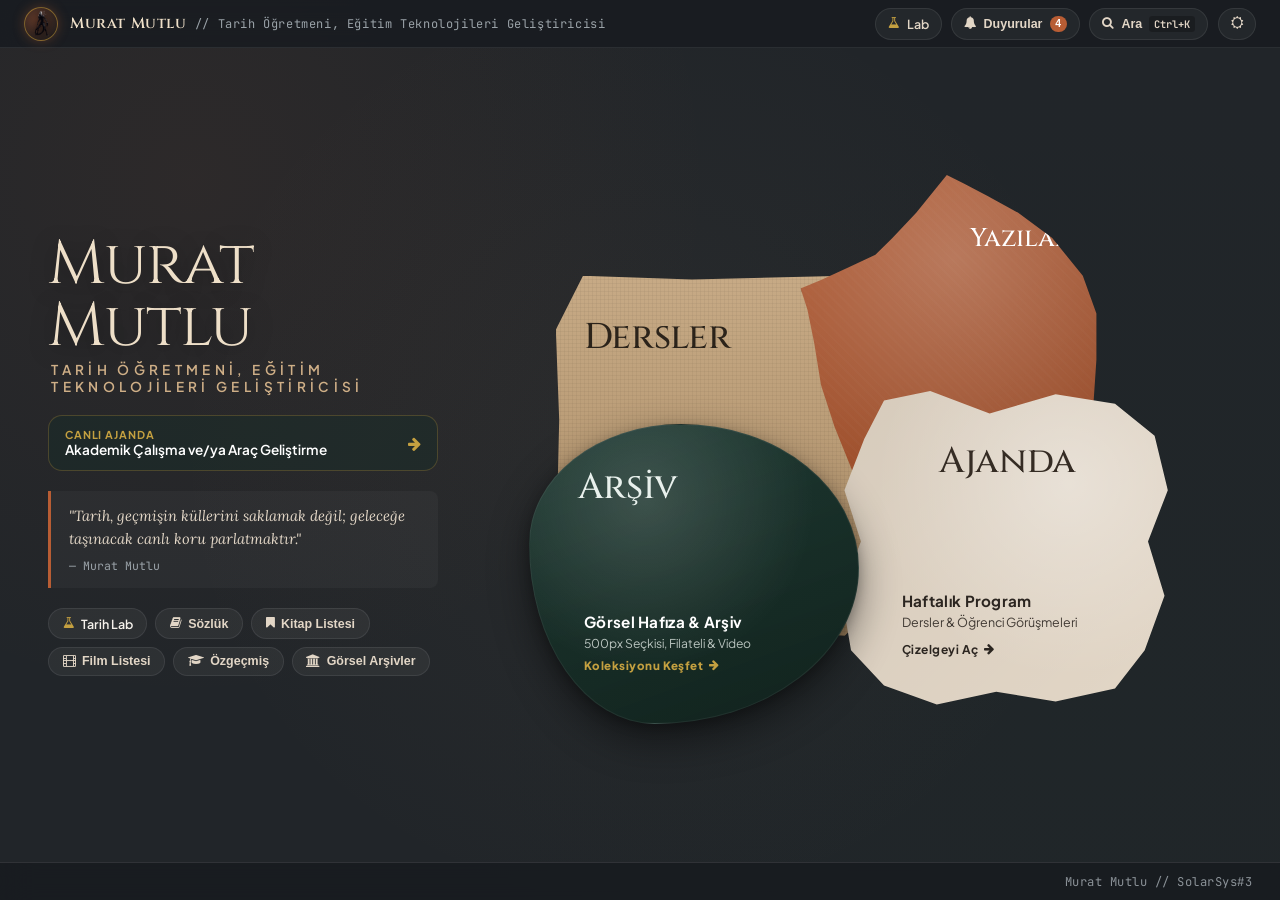
==== commit c9a35af0: "Add files via upload" ====
--- a/index.html
+++ b/index.html
@@ -7,8 +7,19 @@
   <meta name="description" content="Ders notları, haftalık ders programı, makaleler, fotoğraflar, kartpostal ile pul koleksiyonu ve video arşivi." />
   <meta name="referrer" content="no-referrer" />
   
+  <!-- Google tag (gtag.js) -->
+  <script async src="https://www.googletagmanager.com/gtag/js?id=G-61DTW4R4QX"></script>
+  <script>
+    window.dataLayer = window.dataLayer || [];
+    function gtag(){dataLayer.push(arguments);}
+    gtag('js', new Date());
+
+    gtag('config', 'G-61DTW4R4QX');
+  </script>
+  
   <!-- Favicon -->
-  <link rel="icon" href="data:image/svg+xml,<svg xmlns=%22http://www.w3.org/2000/svg%22 viewBox=%220 0 100 100%22><text y=%22.9em%22 font-size=%2290%22>🏛️</text></svg>" />
+  <link rel="icon" type="image/png" href="favicon.png" />
+  <link rel="apple-touch-icon" href="favicon.png" />
 
   <!-- Google Fonts: Luxury Serif & Editorial Typography -->
   <link rel="preconnect" href="https://fonts.googleapis.com" />
@@ -42,6 +53,11 @@
 
     <!-- Top Action Controls with Modern FontAwesome Icons -->
     <div class="calm-top-actions">
+      <a href="lab/index.html" class="calm-btn-icon" title="Tarih Eğitim & Simülasyon Laboratuvarı (lab.kirkyama.uk)" style="text-decoration:none;">
+        <i class="fa fa-flask" style="color:var(--calm-gold);"></i>
+        <span>Lab</span>
+      </a>
+
       <button class="calm-btn-icon" onclick="App.openModal('announcements-modal')" title="Güncel Duyurular">
         <i class="fa fa-bell"></i>
         <span>Duyurular</span>
@@ -89,6 +105,7 @@
 
       <!-- Quick Action Pills -->
       <div class="calm-quick-pills">
+        <a href="lab/index.html" class="calm-pill" style="text-decoration:none; color:inherit; display:inline-flex; align-items:center; gap:6px;"><i class="fa fa-flask" style="color:var(--calm-gold);"></i> Tarih Lab</a>
         <button class="calm-pill" onclick="App.openModal('sozluk-modal')"><i class="fa fa-book"></i> Sözlük</button>
         <button class="calm-pill" onclick="App.openModal('booklist-modal')"><i class="fa fa-bookmark"></i> Kitap Listesi</button>
         <button class="calm-pill" onclick="App.openModal('filmler-modal')"><i class="fa fa-film"></i> Film Listesi</button>
@@ -298,21 +315,88 @@
   <div class="calm-modal" id="article-reader-modal">
     <div class="calm-modal-backdrop" onclick="App.closeArticleReader()"></div>
     <div class="calm-modal-dialog" style="max-width: 900px;">
+      <!-- Print Only Header with Site URL -->
+      <div class="print-only-banner print-only-header">
+        <div class="print-brand-left">
+          <span class="pbl-author">Murat Mutlu</span>
+          <span class="pbl-subtitle">Tarih Notları & Araştırmalar</span>
+        </div>
+        <div class="print-brand-right">
+          <span class="pbr-url">murat.kirkyama.uk</span>
+        </div>
+      </div>
+
       <div class="calm-modal-header">
         <div class="calm-modal-title-wrap">
           <span class="calm-modal-badge" id="reader-meta-info">Kategori • Tarih</span>
           <h2 class="calm-modal-title" id="reader-title">Makale Başlığı</h2>
         </div>
-        <div style="display:flex; align-items:center; gap:0.5rem;">
+        <div class="reader-header-actions" style="display:flex; align-items:center; gap:0.5rem;">
           <button class="btn btn-outline" id="font-decrease-btn" title="Yazıyı Küçült" style="padding:0.3rem 0.6rem; font-size:0.8rem;">A-</button>
           <button class="btn btn-outline" id="font-increase-btn" title="Yazıyı Büyüt" style="padding:0.3rem 0.6rem; font-size:0.8rem;">A+</button>
-          <button class="btn btn-outline" id="reader-print-btn" title="Yazdır" style="padding:0.3rem 0.6rem; font-size:0.8rem;"><i class="fa fa-print"></i></button>
+          <button class="btn btn-outline" id="reader-print-btn" title="Yazdır" style="padding:0.3rem 0.6rem; font-size:0.8rem;"><i class="fa fa-print"></i> Yazdır</button>
           <button class="calm-modal-close" onclick="App.closeArticleReader()" title="Kapat (ESC)">✕</button>
         </div>
       </div>
       <div class="calm-modal-body">
+        
+        <!-- SESLİ DİNLE (TTS AUDIO PLAYER) OYNATICI ÇUBUĞU -->
+        <div class="reader-tts-player" id="reader-tts-player">
+          <div class="tts-player-main">
+            <!-- Play/Pause and Stop Buttons -->
+            <div class="tts-controls-group">
+              <button type="button" class="tts-btn-play" id="tts-play-btn" onclick="App.toggleSpeech()" title="Sesli Okumayı Başlat / Duraklat">
+                <i class="fa fa-play" id="tts-play-icon"></i>
+                <span id="tts-play-text">Sesli Dinle</span>
+              </button>
+              <button type="button" class="tts-btn-icon" id="tts-stop-btn" onclick="App.stopSpeech()" title="Durdur & Sıfırla" style="display:none;">
+                <i class="fa fa-stop"></i>
+              </button>
+            </div>
+
+            <!-- Equalizer Sound Wave Animation -->
+            <div class="tts-soundwave" id="tts-soundwave" aria-hidden="true">
+              <span class="tts-wave-bar"></span>
+              <span class="tts-wave-bar"></span>
+              <span class="tts-wave-bar"></span>
+              <span class="tts-wave-bar"></span>
+            </div>
+
+            <!-- Track Info & Estimated Duration -->
+            <div class="tts-track-info">
+              <div class="tts-status-text" id="tts-status-text">Türkçe Ses Sentezi Hazır</div>
+              <div class="tts-progress-time" id="tts-progress-time">
+                <span id="tts-time-elapsed">00:00</span> / <span id="tts-time-total">00:00</span>
+                <span class="tts-badge-words" id="tts-word-count-badge">⏱ 4 dk okuma</span>
+              </div>
+            </div>
+
+            <!-- Speed Control Pills -->
+            <div class="tts-speed-selector">
+              <span class="tts-speed-label"><i class="fa fa-tachometer"></i> Hız:</span>
+              <div class="tts-speed-pills">
+                <button type="button" class="tts-speed-pill" data-speed="0.8" onclick="App.setSpeechSpeed(0.8)">0.8x</button>
+                <button type="button" class="tts-speed-pill active" data-speed="1.0" onclick="App.setSpeechSpeed(1.0)">1.0x</button>
+                <button type="button" class="tts-speed-pill" data-speed="1.25" onclick="App.setSpeechSpeed(1.25)">1.25x</button>
+                <button type="button" class="tts-speed-pill" data-speed="1.5" onclick="App.setSpeechSpeed(1.5)">1.5x</button>
+              </div>
+            </div>
+          </div>
+
+          <!-- Live Progress Bar -->
+          <div class="tts-progress-track">
+            <div class="tts-progress-fill" id="tts-progress-fill" style="width: 0%;"></div>
+          </div>
+        </div>
+
         <div class="reader-content" id="reader-content">
           <!-- Rendered via js/app.js -->
+        </div>
+
+        <!-- Print Only Footer with Source URL -->
+        <div class="print-only-banner print-only-footer">
+          <div class="pob-left">Bu makale <strong>murat.kirkyama.uk</strong> dijital arşivi üzerinden yazdırılmıştır. © Murat Mutlu</div>
+          <div class="pob-right"><strong>murat.kirkyama.uk</strong></div>
         </div>
       </div>
     </div>
--- a/css/components.css
+++ b/css/components.css
@@ -577,6 +577,322 @@
 }
 
 /* Article Reader View Inside Modal */
+/* ────────────────────────────────────────────────────────────────
+   4.1. SESLİ DİNLE (WEB SPEECH TTS) AUDIO PLAYER & OKUMA SÜRESİ
+──────────────────────────────────────────────────────────────── */
+.reader-tts-player {
+  background: linear-gradient(135deg, rgba(22, 27, 34, 0.95) 0%, rgba(15, 19, 24, 0.98) 100%);
+  border: 1px solid rgba(207, 161, 56, 0.28);
+  border-radius: 12px;
+  padding: 0.9rem 1.15rem;
+  margin-bottom: 1.8rem;
+  box-shadow: 0 10px 30px rgba(0, 0, 0, 0.35), inset 0 1px 0 rgba(255, 255, 255, 0.08);
+  position: relative;
+  overflow: hidden;
+  transition: all 0.3s ease;
+}
+
+[data-theme="light-parchment"] .reader-tts-player {
+  background: linear-gradient(135deg, #f5efe6 0%, #ede3d3 100%);
+  border-color: rgba(140, 87, 28, 0.25);
+  box-shadow: 0 8px 24px rgba(60, 50, 40, 0.08);
+}
+
+.reader-tts-player.is-playing {
+  border-color: rgba(207, 161, 56, 0.65);
+  box-shadow: 0 12px 36px rgba(207, 161, 56, 0.15), inset 0 1px 0 rgba(255, 255, 255, 0.12);
+}
+
+.tts-player-main {
+  display: flex;
+  align-items: center;
+  gap: 1rem;
+  flex-wrap: wrap;
+}
+
+.tts-controls-group {
+  display: flex;
+  align-items: center;
+  gap: 0.45rem;
+}
+
+.tts-btn-play {
+  display: inline-flex;
+  align-items: center;
+  gap: 0.5rem;
+  background: linear-gradient(135deg, #dfb448 0%, #c4992b 100%);
+  color: #111317;
+  font-family: var(--font-sans);
+  font-size: 0.85rem;
+  font-weight: 700;
+  padding: 0.5rem 1.1rem;
+  border-radius: 20px;
+  border: none;
+  cursor: pointer;
+  box-shadow: 0 4px 14px rgba(207, 161, 56, 0.35);
+  transition: all 0.2s cubic-bezier(0.16, 1, 0.3, 1);
+  white-space: nowrap;
+}
+
+.tts-btn-play:hover {
+  transform: translateY(-2px) scale(1.03);
+  box-shadow: 0 6px 18px rgba(207, 161, 56, 0.5);
+  filter: brightness(1.06);
+}
+
+.tts-btn-play:active {
+  transform: translateY(0) scale(0.98);
+}
+
+.reader-tts-player.is-playing .tts-btn-play {
+  background: linear-gradient(135deg, #e5983b 0%, #d17520 100%);
+  color: #ffffff;
+  box-shadow: 0 0 16px rgba(229, 152, 59, 0.5);
+}
+
+.tts-btn-icon {
+  width: 34px;
+  height: 34px;
+  border-radius: 50%;
+  background: rgba(255, 255, 255, 0.08);
+  border: 1px solid rgba(255, 255, 255, 0.15);
+  color: var(--calm-cashmere);
+  display: inline-flex;
+  align-items: center;
+  justify-content: center;
+  font-size: 0.8rem;
+  cursor: pointer;
+  transition: all 0.2s ease;
+}
+
+.tts-btn-icon:hover {
+  background: rgba(239, 68, 68, 0.2);
+  border-color: #ef4444;
+  color: #ef4444;
+  transform: scale(1.08);
+}
+
+/* Sound Wave Equalizer */
+.tts-soundwave {
+  display: flex;
+  align-items: center;
+  gap: 3px;
+  height: 20px;
+  padding: 0 4px;
+}
+
+.tts-wave-bar {
+  width: 3px;
+  height: 6px;
+  background: var(--calm-gold);
+  border-radius: 2px;
+  transition: height 0.2s ease;
+}
+
+.reader-tts-player.is-playing .tts-wave-bar {
+  animation: ttsWave 1.2s ease-in-out infinite alternate;
+}
+
+.reader-tts-player.is-playing .tts-wave-bar:nth-child(1) { animation-delay: 0.1s; height: 14px; }
+.reader-tts-player.is-playing .tts-wave-bar:nth-child(2) { animation-delay: 0.3s; height: 18px; }
+.reader-tts-player.is-playing .tts-wave-bar:nth-child(3) { animation-delay: 0.2s; height: 10px; }
+.reader-tts-player.is-playing .tts-wave-bar:nth-child(4) { animation-delay: 0.4s; height: 16px; }
+
+@keyframes ttsWave {
+  0% { height: 4px; opacity: 0.4; }
+  50% { height: 18px; opacity: 1; }
+  100% { height: 8px; opacity: 0.7; }
+}
+
+/* Track Info */
+.tts-track-info {
+  flex: 1;
+  min-width: 160px;
+  display: flex;
+  flex-direction: column;
+  gap: 2px;
+}
+
+.tts-status-text {
+  font-size: 0.82rem;
+  font-weight: 600;
+  color: #fff;
+  letter-spacing: 0.02em;
+  white-space: nowrap;
+  overflow: hidden;
+  text-overflow: ellipsis;
+}
+
+[data-theme="light-parchment"] .tts-status-text {
+  color: #2b2319;
+}
+
+.tts-progress-time {
+  font-family: var(--font-mono);
+  font-size: 0.72rem;
+  color: var(--calm-text-muted);
+  display: flex;
+  align-items: center;
+  gap: 0.5rem;
+}
+
+.tts-badge-words {
+  display: inline-flex;
+  align-items: center;
+  gap: 3px;
+  background: rgba(207, 161, 56, 0.12);
+  border: 1px solid rgba(207, 161, 56, 0.3);
+  color: var(--calm-gold);
+  padding: 1px 6px;
+  border-radius: 4px;
+  font-size: 0.68rem;
+  font-weight: 600;
+}
+
+[data-theme="light-parchment"] .tts-badge-words {
+  background: rgba(140, 87, 28, 0.1);
+  border-color: rgba(140, 87, 28, 0.25);
+  color: #8c571c;
+}
+
+/* Speed Selector Pills */
+.tts-speed-selector {
+  display: flex;
+  align-items: center;
+  gap: 0.4rem;
+}
+
+.tts-speed-label {
+  font-family: var(--font-mono);
+  font-size: 0.72rem;
+  color: var(--calm-text-muted);
+}
+
+.tts-speed-pills {
+  display: inline-flex;
+  background: rgba(0, 0, 0, 0.3);
+  border: 1px solid rgba(255, 255, 255, 0.1);
+  border-radius: 6px;
+  padding: 2px;
+  gap: 2px;
+}
+
+[data-theme="light-parchment"] .tts-speed-pills {
+  background: rgba(60, 50, 40, 0.08);
+  border-color: rgba(60, 50, 40, 0.15);
+}
+
+.tts-speed-pill {
+  background: transparent;
+  border: none;
+  color: var(--calm-cashmere);
+  font-family: var(--font-mono);
+  font-size: 0.72rem;
+  font-weight: 600;
+  padding: 2px 7px;
+  border-radius: 4px;
+  cursor: pointer;
+  transition: all 0.15s ease;
+}
+
+.tts-speed-pill:hover {
+  color: #fff;
+  background: rgba(255, 255, 255, 0.1);
+}
+
+[data-theme="light-parchment"] .tts-speed-pill:hover {
+  color: #111;
+  background: rgba(0, 0, 0, 0.06);
+}
+
+.tts-speed-pill.active {
+  background: var(--calm-gold);
+  color: #121417;
+  font-weight: 700;
+}
+
+[data-theme="light-parchment"] .tts-speed-pill.active {
+  background: #8c571c;
+  color: #ffffff;
+}
+
+/* Progress Track */
+.tts-progress-track {
+  width: 100%;
+  height: 4px;
+  background: rgba(255, 255, 255, 0.08);
+  border-radius: 2px;
+  margin-top: 0.75rem;
+  overflow: hidden;
+  position: relative;
+}
+
+[data-theme="light-parchment"] .tts-progress-track {
+  background: rgba(60, 50, 40, 0.12);
+}
+
+.tts-progress-fill {
+  height: 100%;
+  background: linear-gradient(90deg, #dfb448 0%, #f39c12 100%);
+  border-radius: 2px;
+  transition: width 0.25s linear;
+  box-shadow: 0 0 8px rgba(223, 180, 72, 0.6);
+}
+
+/* Okuma Süresi & Hızlı Dinle Butonu Kart İçi Stilleri */
+.article-card-listen-btn {
+  display: inline-flex;
+  align-items: center;
+  gap: 0.35rem;
+  background: rgba(207, 161, 56, 0.12);
+  border: 1px solid rgba(207, 161, 56, 0.35);
+  color: var(--calm-gold);
+  font-size: 0.75rem;
+  font-weight: 600;
+  padding: 0.25rem 0.6rem;
+  border-radius: 4px;
+  cursor: pointer;
+  transition: all 0.2s ease;
+}
+
+.article-card-listen-btn:hover {
+  background: var(--calm-gold);
+  color: #121417;
+  transform: translateY(-1px);
+  box-shadow: 0 2px 8px rgba(207, 161, 56, 0.3);
+}
+
+.article-read-badge-chip {
+  display: inline-flex;
+  align-items: center;
+  gap: 0.3rem;
+  font-family: var(--font-mono);
+  font-size: 0.72rem;
+  color: var(--calm-gold);
+  background: rgba(0, 0, 0, 0.25);
+  padding: 0.15rem 0.45rem;
+  border-radius: 3px;
+}
+
+[data-theme="light-parchment"] .article-read-badge-chip {
+  background: rgba(140, 87, 28, 0.08);
+  color: #8c571c;
+}
+
+/* Sesli Okuma Esnasında Paragraf Vurgulama */
+.reader-content .tts-active-p {
+  background: rgba(207, 161, 56, 0.12);
+  border-left: 3px solid var(--calm-gold);
+  padding-left: 0.85rem;
+  border-radius: 0 6px 6px 0;
+  transition: background 0.3s ease, border-color 0.3s ease;
+}
+
+[data-theme="light-parchment"] .reader-content .tts-active-p {
+  background: rgba(140, 87, 28, 0.09);
+  border-left-color: #8c571c;
+}
+
 .reader-toolbar {
   display: flex;
   align-items: center;
@@ -2187,4 +2503,218 @@
 }
 
 
-
+/* ========================================================================== */
+/* PRINT-ONLY BANNERS (Hidden on screen, shown only when printing)            */
+/* ========================================================================== */
+.print-only-banner {
+  display: none;
+}
+
+/* ========================================================================== */
+/* @MEDIA PRINT — Makale Yazdırma Optimizasyonu                               */
+/* ========================================================================== */
+@media print {
+
+  /* ── Tüm sayfayı gizle, sadece reader-modal'ı göster ── */
+  body > *:not(#article-reader-modal) {
+    display: none !important;
+  }
+
+  /* Modal'ı tam sayfa, scroll'suz göster */
+  #article-reader-modal {
+    display: block !important;
+    position: static !important;
+    opacity: 1 !important;
+    visibility: visible !important;
+    pointer-events: auto !important;
+    padding: 0 !important;
+    margin: 0 !important;
+    z-index: auto !important;
+  }
+
+  #article-reader-modal .calm-modal-backdrop {
+    display: none !important;
+  }
+
+  #article-reader-modal .calm-modal-dialog {
+    position: static !important;
+    max-width: 100% !important;
+    max-height: none !important;
+    width: 100% !important;
+    height: auto !important;
+    overflow: visible !important;
+    transform: none !important;
+    background: #fff !important;
+    border: none !important;
+    border-radius: 0 !important;
+    box-shadow: none !important;
+  }
+
+  /* ── Butonları, TTS oynatıcısını ve kontrolleri gizle ── */
+  .reader-header-actions,
+  .calm-modal-close,
+  #reader-print-btn,
+  #font-increase-btn,
+  #font-decrease-btn,
+  .reader-tts-player,
+  .tts-player-main,
+  .tts-progress-track,
+  .tts-soundwave {
+    display: none !important;
+  }
+
+  /* ── Modal header — yazdırılacak başlık bilgisi ── */
+  .calm-modal-header {
+    background: #fff !important;
+    border-bottom: 2px solid #222 !important;
+    padding: 0.5cm 0 0.4cm !important;
+    margin-bottom: 0.5cm !important;
+  }
+
+  .calm-modal-badge {
+    color: #666 !important;
+    font-size: 9pt !important;
+  }
+
+  .calm-modal-title {
+    color: #111 !important;
+    font-size: 16pt !important;
+    font-weight: 700 !important;
+  }
+
+  /* ── Modal body — scroll kısıtlamasını kaldır ── */
+  .calm-modal-body {
+    overflow: visible !important;
+    max-height: none !important;
+    height: auto !important;
+    padding: 0 !important;
+  }
+
+  /* ── Makale içerik alanı ── */
+  .reader-content {
+    color: #1a1a1a !important;
+    font-size: 11pt !important;
+    line-height: 1.7 !important;
+    max-width: 100% !important;
+    margin: 0 !important;
+    padding: 0 !important;
+  }
+
+  .reader-content p {
+    color: #1a1a1a !important;
+    margin-bottom: 0.5cm !important;
+    orphans: 3;
+    widows: 3;
+  }
+
+  .reader-content h2,
+  .reader-content h3,
+  .reader-content h4 {
+    color: #000 !important;
+    page-break-after: avoid;
+    break-after: avoid;
+  }
+
+  .reader-content img {
+    max-width: 80% !important;
+    height: auto !important;
+    page-break-inside: avoid;
+    break-inside: avoid;
+  }
+
+  .reader-content blockquote {
+    border-left: 3px solid #888 !important;
+    padding-left: 0.5cm !important;
+    color: #444 !important;
+    background: none !important;
+  }
+
+  .reader-content .tts-active-p {
+    background: none !important;
+    border-left: none !important;
+    padding-left: 0 !important;
+  }
+
+  /* ── Print-only banners (header & footer) ── */
+  .print-only-banner {
+    display: flex !important;
+  }
+
+  .print-only-header {
+    display: flex !important;
+    align-items: center;
+    justify-content: space-between;
+    padding: 0.3cm 0 0.3cm;
+    border-bottom: 1.5px solid #ccc;
+    margin-bottom: 0.3cm;
+  }
+
+  .print-brand-left {
+    display: flex;
+    flex-direction: column;
+    gap: 2px;
+  }
+
+  .pbl-author {
+    font-family: 'Cinzel', 'Georgia', serif;
+    font-size: 12pt;
+    font-weight: 700;
+    color: #222;
+    letter-spacing: 0.05em;
+  }
+
+  .pbl-subtitle {
+    font-size: 8pt;
+    color: #888;
+    letter-spacing: 0.03em;
+  }
+
+  .print-brand-right {
+    text-align: right;
+  }
+
+  .pbr-url {
+    font-family: 'Courier New', monospace;
+    font-size: 10pt;
+    font-weight: 700;
+    color: #555;
+    letter-spacing: 0.04em;
+  }
+
+  .print-only-footer {
+    display: flex !important;
+    align-items: center;
+    justify-content: space-between;
+    padding: 0.3cm 0 0;
+    border-top: 1.5px solid #ccc;
+    margin-top: 0.8cm;
+    font-size: 8pt;
+    color: #888;
+  }
+
+  .pob-left {
+    flex: 1;
+  }
+
+  .pob-left strong,
+  .pob-right strong {
+    color: #555;
+  }
+
+  .pob-right {
+    text-align: right;
+    font-family: 'Courier New', monospace;
+    font-size: 9pt;
+  }
+
+  /* ── Genel yazdırma ayarları ── */
+  * {
+    -webkit-print-color-adjust: exact !important;
+    print-color-adjust: exact !important;
+  }
+
+  @page {
+    margin: 1.5cm 1.8cm;
+    size: A4;
+  }
+}
--- a/galeri.css
+++ b/galeri.css
@@ -625,40 +625,160 @@
   display: flex;
   justify-content: space-between;
   align-items: center;
-  padding: clamp(12px, 2.5vw, 22px) clamp(14px, 4vw, 38px);
-  background: linear-gradient(to bottom, rgba(0,0,0,0.75), transparent);
+  padding: clamp(10px, 2vw, 18px) clamp(14px, 3.5vw, 36px);
+  background: linear-gradient(to bottom, rgba(6,6,5,0.92) 0%, rgba(6,6,5,0.6) 70%, transparent 100%);
+  z-index: 9020;
   pointer-events: none;
 }
 
+.gk-lb-topbar-left {
+  display: flex;
+  align-items: center;
+  gap: 14px;
+  pointer-events: auto;
+  flex-wrap: wrap;
+}
+
 .gk-lb-sayac {
   font-family: 'JetBrains Mono', monospace;
-  font-size: clamp(9px, 1.8vw, 11px);
+  font-size: clamp(10px, 1.6vw, 12px);
   letter-spacing: 0.18em;
   color: var(--gk-gold);
-  opacity: 0.75;
+  opacity: 0.85;
+}
+
+.gk-lb-mode-badge {
+  display: inline-flex;
+  align-items: center;
+  gap: 6px;
+  background: rgba(196,160,64,0.12);
+  border: 1px solid rgba(196,160,64,0.35);
+  color: var(--gk-gold-lt);
+  font-family: 'JetBrains Mono', monospace;
+  font-size: clamp(9px, 1.4vw, 11px);
+  letter-spacing: 0.08em;
+  padding: 4px 10px;
+  border-radius: 4px;
+  text-transform: uppercase;
+}
+
+.gk-lb-controls {
+  display: flex;
+  align-items: center;
+  gap: 10px;
   pointer-events: auto;
 }
 
+/* Zoom Ölçek Butonları (Pills) */
+.gk-lb-zoom-pills {
+  display: inline-flex;
+  align-items: center;
+  background: rgba(15, 15, 14, 0.85);
+  border: 1px solid rgba(196,160,64,0.3);
+  border-radius: 6px;
+  padding: 2px 4px;
+  gap: 2px;
+}
+
+.gk-lb-zoom-label {
+  font-family: 'JetBrains Mono', monospace;
+  font-size: 9px;
+  color: rgba(196,160,64,0.7);
+  letter-spacing: 0.1em;
+  padding: 0 4px;
+  user-select: none;
+}
+
+.gk-zoom-pill {
+  background: transparent;
+  border: none;
+  color: rgba(255,255,255,0.7);
+  font-family: 'JetBrains Mono', monospace;
+  font-size: 11px;
+  font-weight: 600;
+  padding: 4px 8px;
+  border-radius: 4px;
+  cursor: pointer;
+  transition: all 0.18s ease;
+}
+
+.gk-zoom-pill:hover {
+  color: #fff;
+  background: rgba(196,160,64,0.2);
+}
+
+.gk-zoom-pill.active {
+  background: var(--gk-gold);
+  color: #0b0c0e;
+  font-weight: 700;
+  box-shadow: 0 0 10px rgba(196,160,64,0.4);
+}
+
+/* Büyüteç Aç/Kapat Butonu */
+.gk-lb-btn-lens {
+  display: inline-flex;
+  align-items: center;
+  gap: 6px;
+  background: rgba(15, 15, 14, 0.85);
+  border: 1px solid rgba(196,160,64,0.4);
+  color: var(--gk-gold-lt);
+  font-family: 'JetBrains Mono', monospace;
+  font-size: 11px;
+  font-weight: 600;
+  letter-spacing: 0.05em;
+  padding: 6px 12px;
+  border-radius: 6px;
+  cursor: pointer;
+  transition: all 0.2s ease;
+}
+
+.gk-lb-btn-lens:hover {
+  border-color: var(--gk-gold);
+  background: rgba(196,160,64,0.15);
+  transform: translateY(-1px);
+}
+
+.gk-lb-btn-lens.active {
+  border-color: var(--gk-gold);
+  background: rgba(196,160,64,0.22);
+  color: #fff;
+  box-shadow: 0 0 12px rgba(196,160,64,0.25);
+}
+
 .gk-lb-kapat {
-  background: transparent;
-  border: 1px solid rgba(196,160,64,0.5);
+  background: rgba(15, 15, 14, 0.85);
+  border: 1px solid rgba(196,160,64,0.4);
   color: var(--gk-gold-lt);
-  width: clamp(36px, 5.5vw, 46px);
-  height: clamp(36px, 5.5vw, 46px);
-  font-size: clamp(20px, 3.5vw, 28px);
+  width: clamp(34px, 4.5vw, 42px);
+  height: clamp(34px, 4.5vw, 42px);
+  font-size: clamp(18px, 3vw, 24px);
   display: flex;
   align-items: center;
   justify-content: center;
   cursor: pointer;
-  border-radius: 2px;
+  border-radius: 6px;
   pointer-events: auto;
-  transition: background 0.2s, transform 0.2s;
+  transition: background 0.2s, transform 0.2s, border-color 0.2s;
   line-height: 1;
 }
 
 .gk-lb-kapat:hover {
-  background: rgba(196,160,64,0.18);
-  transform: scale(1.08);
+  background: rgba(196,160,64,0.25);
+  border-color: var(--gk-gold);
+  transform: scale(1.05);
+}
+
+/* Sahne & Resim Konteyneri */
+.gk-lb-resim-sahne {
+  position: relative;
+  display: flex;
+  justify-content: center;
+  align-items: center;
+  max-width: 90vw;
+  max-height: 84vh;
+  cursor: crosshair;
+  user-select: none;
+  -webkit-user-select: none;
 }
 
 /* Büyük resim */
@@ -668,14 +788,120 @@
   object-fit: contain;
   border: 1.5px solid rgba(196,160,64,0.32);
   box-shadow: 0 0 80px rgba(0,0,0,0.85);
-  border-radius: 2px;
+  border-radius: 4px;
   display: block;
   transition: opacity 0.22s ease, transform 0.22s ease;
+  pointer-events: auto;
 }
 
 .gk-lb-resim.gk-gecis {
   opacity: 0;
   transform: scale(0.97);
+}
+
+/* ────────────────────────────────────────────────────────────────
+   LOUPE MAGNIFIER & MİKROMETRİK RETICLE SİSTEMİ
+──────────────────────────────────────────────────────────────── */
+.gk-loupe {
+  position: fixed;
+  width: 220px;
+  height: 220px;
+  border-radius: 50%;
+  pointer-events: none;
+  z-index: 9050;
+  opacity: 0;
+  visibility: hidden;
+  transform: scale(0.85);
+  transition: opacity 0.18s ease, transform 0.18s cubic-bezier(0.16, 1, 0.3, 1), visibility 0s linear 0.18s;
+  box-shadow: 
+    0 15px 45px rgba(0,0,0,0.9),
+    0 0 0 3.5px rgba(196, 160, 64, 0.85),
+    0 0 25px rgba(196, 160, 64, 0.4),
+    inset 0 0 25px rgba(0,0,0,0.65);
+  border: 1.5px solid rgba(255,255,255,0.4);
+  overflow: hidden;
+  background: #0d0d0c;
+}
+
+.gk-loupe.gk-loupe-gorunur {
+  opacity: 1;
+  visibility: visible;
+  transform: scale(1);
+  transition: opacity 0.18s ease, transform 0.18s cubic-bezier(0.16, 1, 0.3, 1), visibility 0s linear 0s;
+}
+
+.gk-loupe-glass {
+  position: absolute;
+  inset: 0;
+  border-radius: 50%;
+  background-repeat: no-repeat;
+  background-color: #0d0d0c;
+}
+
+/* Mikrometrik Reticle Kılavuz Çizgileri & Dantel/Damga Ölçüm Skalası */
+.gk-loupe-reticle {
+  position: absolute;
+  inset: 0;
+  border-radius: 50%;
+  pointer-events: none;
+  background:
+    /* İnce Merkez Çapraz Kılavuz Çizgileri */
+    linear-gradient(to right, transparent calc(50% - 0.5px), rgba(196,160,64,0.65) calc(50% - 0.5px), rgba(196,160,64,0.65) calc(50% + 0.5px), transparent calc(50% + 0.5px)),
+    linear-gradient(to bottom, transparent calc(50% - 0.5px), rgba(196,160,64,0.65) calc(50% - 0.5px), rgba(196,160,64,0.65) calc(50% + 0.5px), transparent calc(50% + 0.5px));
+}
+
+/* Merkez Odak Halkası & Mikrometre Çentikleri */
+.gk-loupe-reticle::before {
+  content: '';
+  position: absolute;
+  top: 50%; left: 50%;
+  transform: translate(-50%, -50%);
+  width: 44px;
+  height: 44px;
+  border-radius: 50%;
+  border: 1px dashed rgba(196,160,64,0.75);
+  box-shadow: 0 0 0 1px rgba(0,0,0,0.4);
+}
+
+.gk-loupe-reticle::after {
+  content: '';
+  position: absolute;
+  top: 50%; left: 50%;
+  transform: translate(-50%, -50%);
+  width: 130px;
+  height: 130px;
+  border-radius: 50%;
+  border: 1px dotted rgba(196,160,64,0.35);
+}
+
+/* Doğal Optik Cam Yansıması */
+.gk-loupe-reflection {
+  position: absolute;
+  inset: 0;
+  border-radius: 50%;
+  pointer-events: none;
+  background: radial-gradient(circle at 35% 25%, rgba(255,255,255,0.22) 0%, rgba(255,255,255,0.04) 45%, transparent 70%);
+  mix-blend-mode: screen;
+}
+
+/* Zoom Rozeti (Büyüteç üzerinde yüzen etiket) */
+.gk-loupe-badge {
+  position: absolute;
+  bottom: 12px;
+  left: 50%;
+  transform: translateX(-50%);
+  background: rgba(10, 10, 9, 0.88);
+  border: 1px solid rgba(196,160,64,0.5);
+  color: var(--gk-gold-lt);
+  font-family: 'JetBrains Mono', monospace;
+  font-size: 9.5px;
+  font-weight: 700;
+  letter-spacing: 0.1em;
+  padding: 3px 8px;
+  border-radius: 12px;
+  box-shadow: 0 2px 8px rgba(0,0,0,0.6);
+  pointer-events: none;
+  white-space: nowrap;
 }
 
 /* Önceki / Sonraki oklar */
@@ -904,8 +1130,25 @@
 }
 
 /* ────────────────────────────────────────────────────────────────
-   10. MOBİL
-──────────────────────────────────────────────────────────────── */
+   10. MOBİL & DOKUNMATİK UYUMLULUK
+──────────────────────────────────────────────────────────────── */
+@media (max-width: 768px) {
+  .gk-lb-topbar {
+    padding: 8px 12px;
+  }
+  .gk-lb-mode-badge {
+    font-size: 8.5px;
+    padding: 2px 6px;
+  }
+  .gk-lb-zoom-label {
+    display: none;
+  }
+  .gk-loupe {
+    width: 190px;
+    height: 190px;
+  }
+}
+
 @media (max-width: 480px) {
   .gk-izgara {
     grid-template-columns: repeat(auto-fill, minmax(120px, 1fr));
@@ -918,4 +1161,10 @@
   }
   .gk-lb-ok { width: 44px; height: 44px; font-size: 24px; }
   .gk-lb-altbar { display: none; }
-}
+  .gk-lb-btn-lens .gk-lens-text { display: none; }
+  .gk-lb-mode-badge { display: none; }
+  .gk-loupe {
+    width: 170px;
+    height: 170px;
+  }
+}
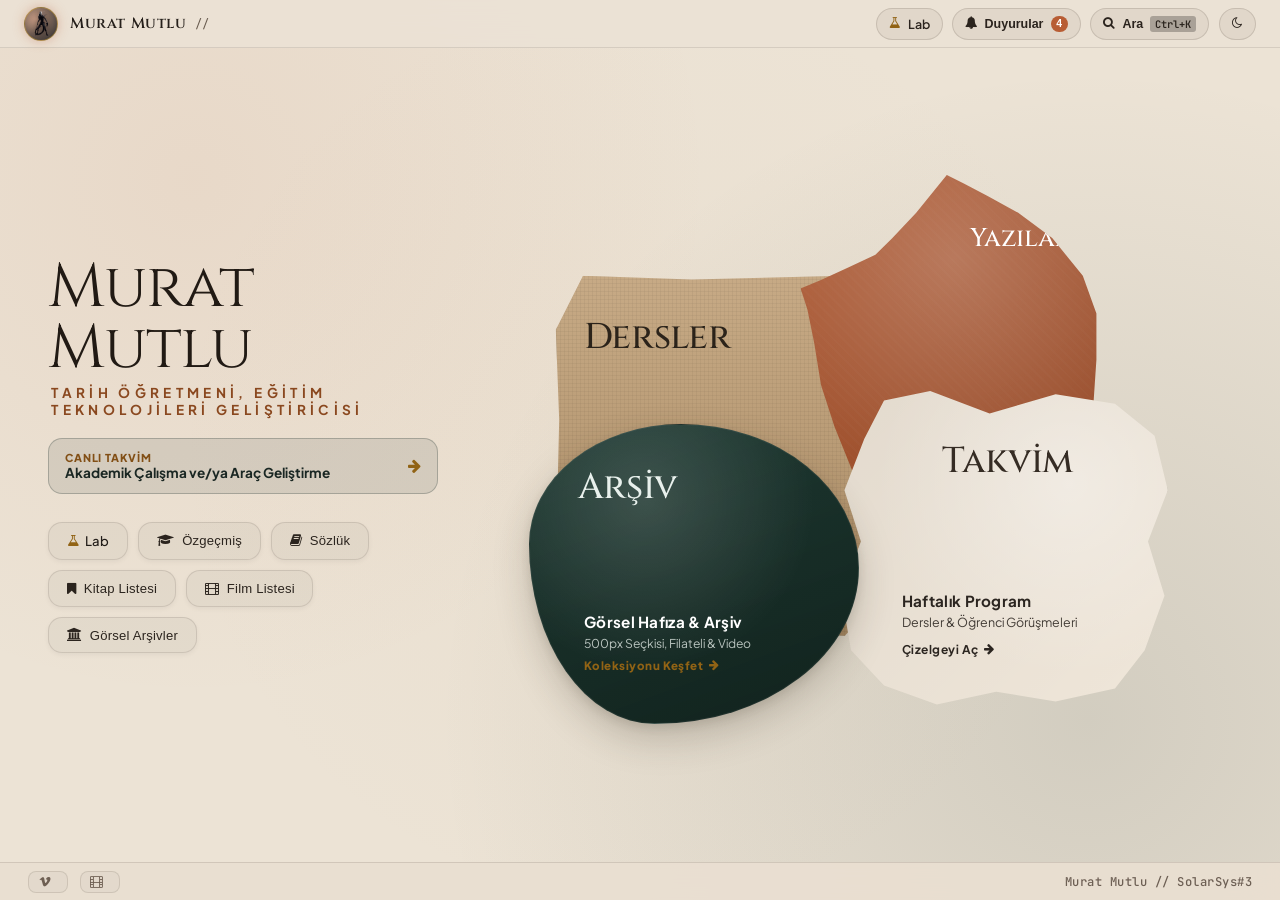
==== commit 99b1ca66: "Add files via upload" ====
--- a/index.html
+++ b/index.html
@@ -1,5 +1,5 @@
 <!DOCTYPE html>
-<html lang="tr">
+<html lang="tr" data-theme="light-parchment">
 <head>
   <meta charset="UTF-8" />
   <meta name="viewport" content="width=device-width, initial-scale=1.0, maximum-scale=1.0, user-scalable=no" />
@@ -47,7 +47,7 @@
       </div>
       <div class="calm-brand-name">
         <span>Murat Mutlu</span>
-        <span class="calm-brand-role">// Tarih Öğretmeni, Eğitim Teknolojileri Geliştiricisi</span>
+        <span class="calm-brand-role">//</span>
       </div>
     </a>
 
@@ -91,25 +91,19 @@
       <!-- Class / Office Status Indicator (CANLI AJANDA) -->
       <div class="calm-live-widget" onclick="App.openModal('schedule-modal')" title="Ders programını aç">
         <div class="calm-live-info">
-          <span class="calm-live-label">CANLI AJANDA</span>
+          <span class="calm-live-label">CANLI TAKVİM</span>
           <span class="calm-live-val" id="hero-live-status">Durum hesaplanıyor...</span>
         </div>
         <i class="fa fa-arrow-right" style="margin-left: auto; color: var(--calm-gold); font-size: 0.95rem;"></i>
-      </div>
-
-      <!-- Philosophical Quote -->
-      <div class="calm-quote-card">
-        "Tarih, geçmişin küllerini saklamak değil; geleceğe taşınacak canlı koru parlatmaktır."
-        <span class="calm-quote-author">— Murat Mutlu</span>
       </div>
 
       <!-- Quick Action Pills -->
       <div class="calm-quick-pills">
-        <a href="lab/index.html" class="calm-pill" style="text-decoration:none; color:inherit; display:inline-flex; align-items:center; gap:6px;"><i class="fa fa-flask" style="color:var(--calm-gold);"></i> Tarih Lab</a>
-        <button class="calm-pill" onclick="App.openModal('sozluk-modal')"><i class="fa fa-book"></i> Sözlük</button>
+        <a href="lab/index.html" class="calm-pill" style="text-decoration:none; color:inherit; display:inline-flex; align-items:center; gap:6px;"><i class="fa fa-flask" style="color:var(--calm-gold);"></i>Lab</a>
+        <button class="calm-pill" onclick="App.openModal('about-modal')"><i class="fa fa-graduation-cap"></i> Özgeçmiş</button>
+		<button class="calm-pill" onclick="App.openModal('sozluk-modal')"><i class="fa fa-book"></i> Sözlük</button>
         <button class="calm-pill" onclick="App.openModal('booklist-modal')"><i class="fa fa-bookmark"></i> Kitap Listesi</button>
         <button class="calm-pill" onclick="App.openModal('filmler-modal')"><i class="fa fa-film"></i> Film Listesi</button>
-        <button class="calm-pill" onclick="App.openModal('about-modal')"><i class="fa fa-graduation-cap"></i> Özgeçmiş</button>
         <button class="calm-pill" onclick="App.openModal('archives-hub-modal')"><i class="fa fa-university"></i> Görsel Arşivler</button>
       </div>
     </section>
@@ -145,7 +139,7 @@
         <!-- 3. CASHMERE (Soft Cashmere Linen Swatch) -> Haftalık Ders Programı -->
         <div class="calm-swatch swatch-cashmere" onclick="App.openModal('schedule-modal')" title="Haftalık Ders Programını Aç">
           <div class="calm-swatch-content">
-            <div class="calm-swatch-name">Ajanda</div>
+            <div class="calm-swatch-name">Takvim</div>
             <div class="calm-swatch-meta">
               <div class="calm-swatch-title">Haftalık Program</div>
               <div class="calm-swatch-desc">Dersler & Öğrenci Görüşmeleri</div>
@@ -176,6 +170,14 @@
   <!-- ====================================================================== -->
   <footer class="calm-bottom-dock">
     <div class="calm-dock-inner">
+      <div class="calm-footer-social">
+        <a href="https://vimeo.com/belokan" target="_blank" class="calm-social-btn" title="Vimeo: belokan">
+          <i class="fa fa-vimeo"></i> <span></span>
+        </a>
+        <a href="https://letterboxd.com/belokan" target="_blank" class="calm-social-btn" title="Letterboxd: belokan">
+          <i class="fa fa-film"></i> <span></span>
+        </a>
+      </div>
       <div class="calm-footer-credit">Murat Mutlu // SolarSys#3</div>
     </div>
   </footer>
@@ -198,7 +200,7 @@
       <div class="calm-modal-body">
         <div style="display:flex; justify-content:space-between; align-items:center; margin-bottom:1.25rem; flex-wrap:wrap; gap:1rem;">
           <div id="schedule-live-badge" style="font-size: 0.9rem; color: var(--calm-gold); font-weight: 600;">
-            <span>Canlı Ajanda:</span> <strong>Hesaplanıyor...</strong>
+            <span>Canlı Takvim:</span> <strong>Hesaplanıyor...</strong>
           </div>
         </div>
 
@@ -297,7 +299,7 @@
             <button class="filter-tab active" data-category="all" onclick="App.filterArticles('all', this)">Tüm Yazılar</button>
             <button class="filter-tab" data-category="makale" onclick="App.filterArticles('makale', this)">Makaleler</button>
             <button class="filter-tab" data-category="kitap" onclick="App.filterArticles('kitap', this)">Kitap İncelemeleri</button>
-            <button class="filter-tab" data-category="deneme" onclick="App.filterArticles('deneme', this)">Tarih Denemeleri</button>
+            <button class="filter-tab" data-category="blog" onclick="App.filterArticles('blog', this)">Blog Yazıları</button>
           </div>
           <button class="filter-scroll-btn filter-scroll-next" onclick="App.scrollTabs('articles-filter-tabs', 160)" title="Sağa Kaydır" aria-label="Sağa Kaydır">
             <i class="fa fa-chevron-right"></i>
@@ -408,7 +410,7 @@
     <div class="calm-modal-dialog" style="max-width: 960px;">
       <div class="calm-modal-header">
         <div class="calm-modal-title-wrap">
-          <span class="calm-modal-badge"><i class="fa fa-university"></i> Kültür & Hafıza Portalı</span>
+          <span class="calm-modal-badge"><i class="fa fa-university"></i> Koleksiyon</span>
           <h2 class="calm-modal-title">Görsel Hafıza, Koleksiyon ve Video Arşivleri</h2>
         </div>
         <button class="calm-modal-close" onclick="App.closeActiveModal()" title="Kapat (ESC)">✕</button>
@@ -422,7 +424,7 @@
           <!-- Saha Fotoğrafları Card -->
           <div class="archive-hub-card" onclick="App.closeActiveModal(); window.GK_GaleriAc('fotografcilik')">
             <div class="archive-hub-icon"><i class="fa fa-camera"></i></div>
-            <h3 class="archive-hub-title">Saha Fotoğrafları Galerisi</h3>
+            <h3 class="archive-hub-title">Fotoğraf Galerisi</h3>
             <p class="archive-hub-desc">Anadolu ören yerleri, antik tiyatrolar, kervansaraylar ve tarihi anıtların yüksek çözünürlüklü saha fotoğrafları (Blogger altyapılı).</p>
             <div class="archive-hub-btn">Galeriyi Aç (21+ Eser) <i class="fa fa-arrow-right"></i></div>
           </div>
@@ -453,34 +455,25 @@
     <div class="calm-modal-dialog" style="max-width: 980px;">
       <div class="calm-modal-header">
         <div class="calm-modal-title-wrap">
-          <span class="calm-modal-badge"><i class="fa fa-graduation-cap"></i> Akademik Biyografi</span>
-          <h2 class="calm-modal-title">Özgeçmiş, Kariyer & Tavsiye Kitaplar</h2>
-        </div>
-        <button class="calm-modal-close" onclick="App.closeActiveModal()" title="Kapat (ESC)">✕</button>
-      </div>
-      <div class="calm-modal-body">
-        <div style="background: rgba(255,255,255,0.03); padding:1.25rem; border-radius:var(--radius-md); border-left:3px solid var(--calm-sienna); margin-bottom:1.5rem;">
-          <h3 style="font-size:1.1rem; color:#fff; margin-bottom:0.4rem;">Murat Mutlu • Tarih Öğretmeni, Eğitim Teknolojileri Geliştiricisi</h3>
-          <p style="font-size:0.88rem; color:var(--calm-cashmere); margin:0;">
-            16 yılı aşkın öğretmenlik sürecinde öğrencilerine yalnızca kronolojik bilgi aktarmayı değil; kaynak analizi, eleştirel düşünme ve tarihsel empati yetisini kazandırmayı amaç edinmiştir.
-          </p>
-        </div>
-
-        <div class="about-sections-wrap">
-          <div>
-            <h4 style="color:var(--calm-gold); font-size:1rem; margin-bottom:1rem; letter-spacing:0.03em;"><i class="fa fa-university"></i> Eğitim & Akademik Geçmiş</h4>
-            <div class="timeline" id="about-timeline-education"></div>
-          </div>
-
-          <div>
-            <h4 style="color:var(--calm-gold); font-size:1rem; margin-bottom:1rem; letter-spacing:0.03em;"><i class="fa fa-briefcase"></i> Mesleki Görevler & Deneyim</h4>
-            <div class="timeline" id="about-timeline-career"></div>
-          </div>
-        </div>
-
-        <div style="margin-top: 2rem;">
-          <h4 style="color:var(--calm-gold); font-size:1rem; margin-bottom:1rem; letter-spacing:0.03em;"><i class="fa fa-book"></i> Öğrenciler İçin Başucu Kitap Önerileri</h4>
-          <div style="display:grid; grid-template-columns:repeat(auto-fit, minmax(240px, 1fr)); gap:1rem;" id="about-recommended-books"></div>
+          <h2 class="calm-modal-title">Hakkımda</h2>
+        </div>
+        <button class="calm-modal-close" onclick="App.closeActiveModal()" title="Kapat (ESC)">✕</button>
+      </div>
+      <div class="calm-modal-body" style="padding-top: 1rem;">
+        <div style="color: var(--calm-cashmere); line-height: 1.7; font-size: 1.05rem; font-family: var(--font-serif-body); padding-right: 1rem;">
+          <p style="margin-bottom: 1.2rem;">Merhaba, ben Murat.</p>
+          <p style="margin-bottom: 1.2rem;">Tarih öğretmeni ve Eğitim Teknolojileri Geliştiricisiyim.</p>
+          <p style="margin-bottom: 1.2rem;">Tarih eğitimimi <strong>Fırat Üniversitesi</strong>, Uluslararası İlişkiler eğitimimi ise <strong>Anadolu Üniversitesi</strong>’nden aldım.</p>
+          <p style="margin-bottom: 1.2rem;">2011-2012'de <strong>Fırat Üniversitesi Bilgi İşlem Daire Başkanlığı AR-GE Birimi</strong>'nde editörlük yaptım; bu süreçte birimin yürüttüğü projelerin yanı sıra üniversitenin Atatürk İlke ve İnkılapları Enstitüsü'nün internet sitesini kurup içerik yöneticiliğini üstlendim.</p>
+          <p style="margin-bottom: 1.2rem;">2013-2014 arasında <strong>Türkiye Eğitim Gönüllüleri Vakfı (TEGV)</strong> bünyesinde Batman ve Trabzon'da yaklaşık 11 ay gönüllü eğitmenlik yaptım; ardından bir dönem boyunca farklı okulları dolaşan Ateşböceği Gezici Eğitim Tırı sorumluluğunu da kapsayan 3 haftalık bir staj eğitimi aldım.</p>
+          <p style="margin-bottom: 1.2rem;">Bunun ardından Batman'da farklı köy okullarında birleştirilmiş sınıflara sınıf öğretmenliği, İkiköprü'deki Turgut Özal İlkokulu'nda ise 4. sınıf öğretmenliği yaptım.</p>
+          <p style="margin-bottom: 1.2rem;">Son 8 yıldır <strong>Özel Batman Boğaziçi Koleji</strong>'nde Tarih öğretmeni ve zümre başkanı olarak görev yapıyorum. Öğrencilerimin tarihle bağ kurmasını, geçmiş ile bugün arasında köprü kurabilmesini önemsiyorum; bu nedenle müze ziyaretleri düzenliyor, işlediğimiz konularla ilişkili kitap, film, dizi ve müzikleri derslerde tartışmayı çalışmalarımın merkezine koyuyorum.</p>
+          <p style="margin-bottom: 1.2rem;">Covid-19 pandemisi nedeniyle okulların kapanmasının ardından okulun uzaktan eğitime geçişini koordine ettim. Okul bünyesinde görevli öğretmen ve idari personele Dijital Güvenlik, Siber Zorbalık ve Uzaktan Eğitim Araçları konularında eğitim verdim.</p>
+          <p style="margin-bottom: 1.2rem;">13 yıllık meslek hayatım boyunca öğrenci ve sınıf temelli öğretim tekniklerini benimsemeyi ilke edindim. Alanımla ilişkili kültür, siyasi tarih ve uluslararası ilişkiler ile kitap, sinema ve müziğe duyduğum merakı derslerime disiplinler arası bir bakış olarak taşımaya çalışıyorum.</p>
+          <p style="margin-bottom: 1.2rem;">Verdiğim dersler; <em>Tarih, İnkılap Tarihi, Türk Düşünce Tarihi, Çağdaş Türk ve Dünya Tarihi, Medya Okuryazarlığı, Sosyal Bilim Çalışmaları, Uluslararası İlişkiler.</em></p>
+          <p style="margin-bottom: 1.2rem;">Geniş ilgi alanım ve merakım nedeniyle; <strong>Türkiye'de Dezenformasyon Direnci İnşa Etmek</strong> (NATO, Bilgi Üniversitesi), <strong>Arkeolojik Varlıkların Korunması ve Kurtarılması Programı</strong> (Koç Üniversitesi), <strong>Açık Veri ve Veri Görselleştirme</strong> (Veri Kaynağı, İzlemedeyiz), <strong>Avrupa Birliği Eğitimi</strong> (Konrad-Adenauer-Stiftung, Ege Üniversitesi), ve <strong>Uluslararası İlişkiler Sertifika Eğitimi</strong> (Ankara Üniversitesi) eğitim programlarını tamamladım.</p>
+          <p style="margin-bottom: 1.2rem;">Öğrencilik yıllarımda Eskiçağ ve arkeolojiye duyduğum merakla, Anadolu’nun önemli Neolitik bölgelerinden olan Kortik Tepe ve Gre Abdurrahman arkeolojik kazılarına katıldım. Yıllar içinde farklı ülkelerden edindiğim geniş(leyen) bir kartpostal ve pul koleksiyonum var.</p>
+          <p style="margin-bottom: 0;">Bu kişisel sitede çalışmalarımın yanı sıra, zaman zaman okuduğum kitaplar, izlediğim filmler ve dizilerle ilgili notlarımı paylaşıyorum.</p>
         </div>
       </div>
     </div>
@@ -492,7 +485,6 @@
     <div class="calm-modal-dialog" style="max-width: 1040px;">
       <div class="calm-modal-header">
         <div class="calm-modal-title-wrap">
-          <span class="calm-modal-badge"><i class="fa fa-book"></i> Tarih Terimleri Leksikonu</span>
           <h2 class="calm-modal-title">Tarih Kavramları & Terimler Sözlüğü</h2>
         </div>
         <button class="calm-modal-close" onclick="App.closeActiveModal()" title="Kapat (ESC)">✕</button>
@@ -589,7 +581,7 @@
     <div class="calm-modal-dialog" style="max-width: 1100px;">
       <div class="calm-modal-header">
         <div class="calm-modal-title-wrap">
-          <span class="calm-modal-badge"><i class="fa fa-film"></i> Sinema & Kültür Seçkisi</span>
+          <span class="calm-modal-badge"><i class="fa fa-film"></i> Seçkin Filmler</span>
           <h2 class="calm-modal-title">Eğitim, Tarih, Bilim Kurgu & Tiyatro Film Listesi</h2>
         </div>
         <button class="calm-modal-close" onclick="App.closeActiveModal()" title="Kapat (ESC)">✕</button>
@@ -633,7 +625,6 @@
     <div class="calm-modal-dialog" style="max-width: 800px;">
       <div class="calm-modal-header">
         <div class="calm-modal-title-wrap">
-          <span class="calm-modal-badge"><i class="fa fa-bell"></i> Bilgilendirme Hub'ı</span>
           <h2 class="calm-modal-title">Öğrenci & Veli Duyuruları</h2>
         </div>
         <div style="display:flex; align-items:center; gap:0.5rem;">
--- a/css/millet-theme.css
+++ b/css/millet-theme.css
@@ -6,10 +6,10 @@
 
 :root {
   /* --- Exact CALM Color Palette (Default Dark Slate) --- */
-  --calm-bg: #212529;             /* Deep slate charcoal background */
-  --calm-bg-darker: #181c1f;      /* Darkest shadow depth */
-  --calm-bg-surface: #2b3035;     /* Elevated slate card */
-  --calm-bg-elevated: #343a40;    /* High-contrast slate overlay */
+  --calm-bg: #2b2f33;             /* Lighter slate charcoal background */
+  --calm-bg-darker: #22262a;      /* Darkest shadow depth */
+  --calm-bg-surface: #383d42;     /* Elevated slate card */
+  --calm-bg-elevated: #454b51;    /* High-contrast slate overlay */
 
   --calm-sienna: #b85d34;         /* Rich terracotta clay / torn paper */
   --calm-sienna-light: #cc6f44;   /* Sienna hover / highlight */
--- a/css/style.css
+++ b/css/style.css
@@ -280,30 +280,33 @@
 .calm-quick-pills {
   display: flex;
   flex-wrap: wrap;
+  gap: 0.65rem;
+  margin-top: 0.5rem;
+}
+
+.calm-pill {
+  background: rgba(255, 255, 255, 0.04);
+  border: 1px solid rgba(255, 255, 255, 0.12);
+  color: var(--text-secondary);
+  padding: 0.6rem 1.1rem;
+  border-radius: var(--radius-md);
+  font-size: 0.82rem;
+  font-weight: 500;
+  letter-spacing: 0.015em;
+  cursor: pointer;
+  transition: all var(--transition-smooth);
+  display: inline-flex;
+  align-items: center;
   gap: 0.5rem;
-}
-
-.calm-pill {
-  background: rgba(255, 255, 255, 0.05);
-  border: 1px solid rgba(255, 255, 255, 0.08);
-  color: var(--calm-cashmere);
-  padding: 0.4rem 0.85rem;
-  border-radius: var(--radius-pill);
-  font-size: 0.78rem;
-  font-weight: 600;
-  cursor: pointer;
-  transition: all var(--transition-fast);
-  display: inline-flex;
-  align-items: center;
-  gap: 0.4rem;
+  box-shadow: 0 2px 5px rgba(0,0,0,0.05);
 }
 
 .calm-pill:hover {
   background: var(--calm-sienna);
   color: #fff;
   border-color: var(--calm-sienna);
-  transform: translateY(-2px);
-  box-shadow: 0 6px 16px var(--calm-sienna-glow);
+  transform: translateY(-3px);
+  box-shadow: 0 8px 20px var(--calm-sienna-glow);
 }
 
 /* -------------------------------------------------------------------------- */
@@ -492,7 +495,7 @@
   right: 4%;
   width: 330px;
   height: 320px;
-  background: var(--calm-cashmere);
+  background: var(--calm-cashmere-light);
   color: #2b2520;
   z-index: 15;
   border-radius: 8px;
@@ -603,9 +606,38 @@
 .calm-dock-inner {
   display: flex;
   align-items: center;
-  justify-content: flex-end;
+  justify-content: space-between;
   max-width: 1400px;
   width: 100%;
+}
+
+.calm-footer-social {
+  display: flex;
+  align-items: center;
+  gap: 0.75rem;
+}
+
+.calm-social-btn {
+  display: inline-flex;
+  align-items: center;
+  gap: 0.4rem;
+  color: var(--text-muted);
+  text-decoration: none;
+  font-size: 0.75rem;
+  font-family: var(--font-mono, monospace);
+  padding: 0.25rem 0.6rem;
+  border-radius: var(--radius-sm);
+  background: rgba(120, 120, 120, 0.06);
+  border: 1px solid var(--border-subtle);
+  transition: all var(--transition-fast);
+}
+
+.calm-social-btn:hover {
+  background: var(--calm-sienna);
+  color: #ffffff;
+  border-color: var(--calm-sienna);
+  transform: translateY(-2px);
+  box-shadow: 0 4px 10px rgba(0, 0, 0, 0.15);
 }
 
 .calm-footer-credit {
@@ -880,11 +912,14 @@
   .calm-bottom-dock {
     height: auto;
     min-height: 38px;
-    padding: 0.6rem 1rem;
+    padding: 0.8rem 1rem;
     justify-content: center;
   }
 
   .calm-dock-inner {
+    flex-direction: column;
+    gap: 0.6rem;
+    align-items: center;
     justify-content: center;
   }
 
@@ -955,8 +990,8 @@
 }
 
 [data-theme="light-parchment"] .calm-pill {
-  background: rgba(50, 40, 30, 0.06);
-  border-color: rgba(50, 40, 30, 0.14);
+  background: rgba(45, 35, 25, 0.04);
+  border-color: rgba(45, 35, 25, 0.12);
   color: #2b241e;
 }
 
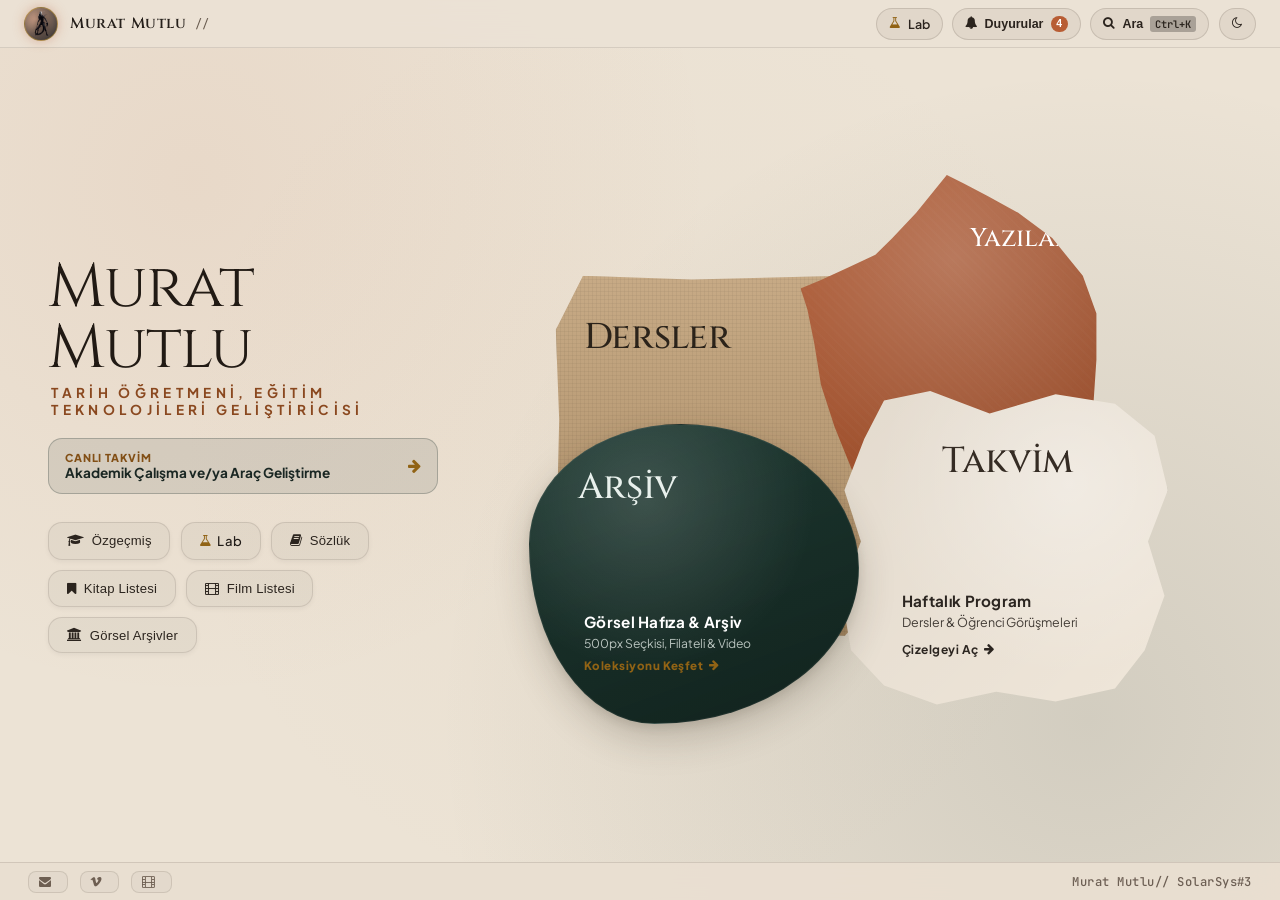
==== commit e1be75fa: "Refactor Turkish text for clarity and consistency Updated various text elements for clarity and cons" ====
--- a/index.html
+++ b/index.html
@@ -99,8 +99,8 @@
 
       <!-- Quick Action Pills -->
       <div class="calm-quick-pills">
+	    <button class="calm-pill" onclick="App.openModal('about-modal')"><i class="fa fa-graduation-cap"></i> Özgeçmiş</button>
         <a href="lab/index.html" class="calm-pill" style="text-decoration:none; color:inherit; display:inline-flex; align-items:center; gap:6px;"><i class="fa fa-flask" style="color:var(--calm-gold);"></i>Lab</a>
-        <button class="calm-pill" onclick="App.openModal('about-modal')"><i class="fa fa-graduation-cap"></i> Özgeçmiş</button>
 		<button class="calm-pill" onclick="App.openModal('sozluk-modal')"><i class="fa fa-book"></i> Sözlük</button>
         <button class="calm-pill" onclick="App.openModal('booklist-modal')"><i class="fa fa-bookmark"></i> Kitap Listesi</button>
         <button class="calm-pill" onclick="App.openModal('filmler-modal')"><i class="fa fa-film"></i> Film Listesi</button>
@@ -171,14 +171,17 @@
   <footer class="calm-bottom-dock">
     <div class="calm-dock-inner">
       <div class="calm-footer-social">
-        <a href="https://vimeo.com/belokan" target="_blank" class="calm-social-btn" title="Vimeo: belokan">
+        <a href="mailto:murat@kirkyama.uk" class="calm-social-btn" title="E-posta: murat@kirkyama.uk">
+          <i class="fa fa-envelope"></i> <span></span>
+        </a>
+		<a href="https://vimeo.com/belokan" target="_blank" class="calm-social-btn" title="Vimeo: belokan">
           <i class="fa fa-vimeo"></i> <span></span>
         </a>
         <a href="https://letterboxd.com/belokan" target="_blank" class="calm-social-btn" title="Letterboxd: belokan">
           <i class="fa fa-film"></i> <span></span>
         </a>
       </div>
-      <div class="calm-footer-credit">Murat Mutlu // SolarSys#3</div>
+      <div class="calm-footer-credit">Murat Mutlu// SolarSys#3</div>
     </div>
   </footer>
 
@@ -411,13 +414,13 @@
       <div class="calm-modal-header">
         <div class="calm-modal-title-wrap">
           <span class="calm-modal-badge"><i class="fa fa-university"></i> Koleksiyon</span>
-          <h2 class="calm-modal-title">Görsel Hafıza, Koleksiyon ve Video Arşivleri</h2>
+          <h2 class="calm-modal-title">Görsel Hafıza, Koleksiyon ve Video Arşivi</h2>
         </div>
         <button class="calm-modal-close" onclick="App.closeActiveModal()" title="Kapat (ESC)">✕</button>
       </div>
       <div class="calm-modal-body">
         <p style="color:var(--calm-cashmere); margin-bottom:1.5rem; font-size:0.95rem;">
-          Tarih araştırmaları sırasında çekilen saha fotoğrafları, orijinal posta pulları / efemera belgeleri ve seçkin video kayıtları arşividir.
+          Kartpostallar ve posta pulları / efemeralar, mobil & profesyonel fotoğraf çekimleri ve seçkin video arşivi.
         </p>
 
         <div class="archive-hub-grid">
@@ -425,23 +428,23 @@
           <div class="archive-hub-card" onclick="App.closeActiveModal(); window.GK_GaleriAc('fotografcilik')">
             <div class="archive-hub-icon"><i class="fa fa-camera"></i></div>
             <h3 class="archive-hub-title">Fotoğraf Galerisi</h3>
-            <p class="archive-hub-desc">Anadolu ören yerleri, antik tiyatrolar, kervansaraylar ve tarihi anıtların yüksek çözünürlüklü saha fotoğrafları (Blogger altyapılı).</p>
-            <div class="archive-hub-btn">Galeriyi Aç (21+ Eser) <i class="fa fa-arrow-right"></i></div>
+            <p class="archive-hub-desc">Makinenin arkasından benim gördüklerim.</p>
+            <div class="archive-hub-btn">Galeriyi Aç<i class="fa fa-arrow-right"></i></div>
           </div>
 
           <!-- Filateli & Pul Koleksiyonu Card -->
           <div class="archive-hub-card" onclick="App.closeActiveModal(); window.GK_GaleriAc('filateli')">
             <div class="archive-hub-icon"><i class="fa fa-envelope-open-o"></i></div>
             <h3 class="archive-hub-title">Filateli & Pul Koleksiyonu</h3>
-            <p class="archive-hub-desc">Osmanlı son dönemi ve Cumhuriyet ilk yıllarına ait posta pulları, ilk gün zarfları ve efemera belgeleri arşivi.</p>
-            <div class="archive-hub-btn">Koleksiyonu Aç (50+ Pul) <i class="fa fa-arrow-right"></i></div>
+            <p class="archive-hub-desc">Farklı ülke ve dönemlerden kalan çeşitli yollarla edindğim posta pulları, kartpostallar, ilk gün zarfları ve efemera belgeleri arşivi.</p>
+            <div class="archive-hub-btn">Koleksiyonu Aç<i class="fa fa-arrow-right"></i></div>
           </div>
 
           <!-- Video Arşivi Card -->
           <div class="archive-hub-card" onclick="App.closeActiveModal(); window.GK_GaleriAc('video')">
             <div class="archive-hub-icon"><i class="fa fa-film"></i></div>
             <h3 class="archive-hub-title">Seçkin Video Arşivi</h3>
-            <p class="archive-hub-desc">Tarih metodolojisi, konferanslar, belgeseller ve canlı analizlerin yer aldığı YouTube & Vimeo video koleksiyonu.</p>
+            <p class="archive-hub-desc">Konserlerden, dizilerden, filmlerden ya da bir yerlere gidip gelirken gördüklerim, sevdiklerim arşivlediklerim.</p>
             <div class="archive-hub-btn">Videoları İzle <i class="fa fa-arrow-right"></i></div>
           </div>
         </div>
@@ -569,7 +572,7 @@
         <!-- Footnote / Guidance -->
         <div class="booklist-guidance-note">
           <i class="fa fa-info-circle" style="color: var(--calm-gold); font-size: 1.1rem; flex-shrink: 0; margin-top: 0.15rem;"></i>
-          <span>Bu okuma listesi, öğrencilerimizin tarih derslerindeki kazanımlarını edebi ve akademik nitelikli eserlerle zenginleştirmeleri amacıyla kademe bazında hazırlanmıştır. Listeye yeni eserler dönem içinde eklenecektir.</span>
+          <span>Bu okuma listesi, öğrencilerimin tarih derslerindeki kazanımlarını (bununla sınırlı kalmamak kaydıyla) nitelikli edebi ve akademik  eserlerle zenginleştirmeleri için okumalarını tavsiye ettiğim kitapları kapsamaktadır.</span>
         </div>
       </div>
     </div>
@@ -613,7 +616,7 @@
         <!-- Footnote / Guidance -->
         <div class="booklist-guidance-note" style="margin-top: 1.5rem;">
           <i class="fa fa-info-circle" style="color: var(--calm-gold); font-size: 1.1rem; flex-shrink: 0; margin-top: 0.15rem;"></i>
-          <span>Bu seçki; öğrencilerimizin tarih, felsefe, edebiyat, bilim ve sanat kazanımlarını zenginleştirmek amacıyla tavsiye edilen kültürel ve akademik film kataloğudur.</span>
+          <span>Bu film seçkisi; öğrencilerimin tarih, felsefe, edebiyat, bilim ve sanat alanlarında zihinlerini meşgul edecek, üzerine konuşabilecekleri başka dünyaların/ hayatların mümkün olduğunu anlayabilmelerine katkı sağlama ümidiyle oluşturduğum bir seçkidir.</span>
         </div>
       </div>
     </div>
@@ -625,7 +628,7 @@
     <div class="calm-modal-dialog" style="max-width: 800px;">
       <div class="calm-modal-header">
         <div class="calm-modal-title-wrap">
-          <h2 class="calm-modal-title">Öğrenci & Veli Duyuruları</h2>
+          <h2 class="calm-modal-title">Okul ve ders duyurular</h2>
         </div>
         <div style="display:flex; align-items:center; gap:0.5rem;">
           <button class="btn btn-outline" id="mark-all-read-btn" style="font-size:0.75rem; padding:0.3rem 0.75rem;"><i class="fa fa-check"></i> Tümünü Okundu Say</button>
